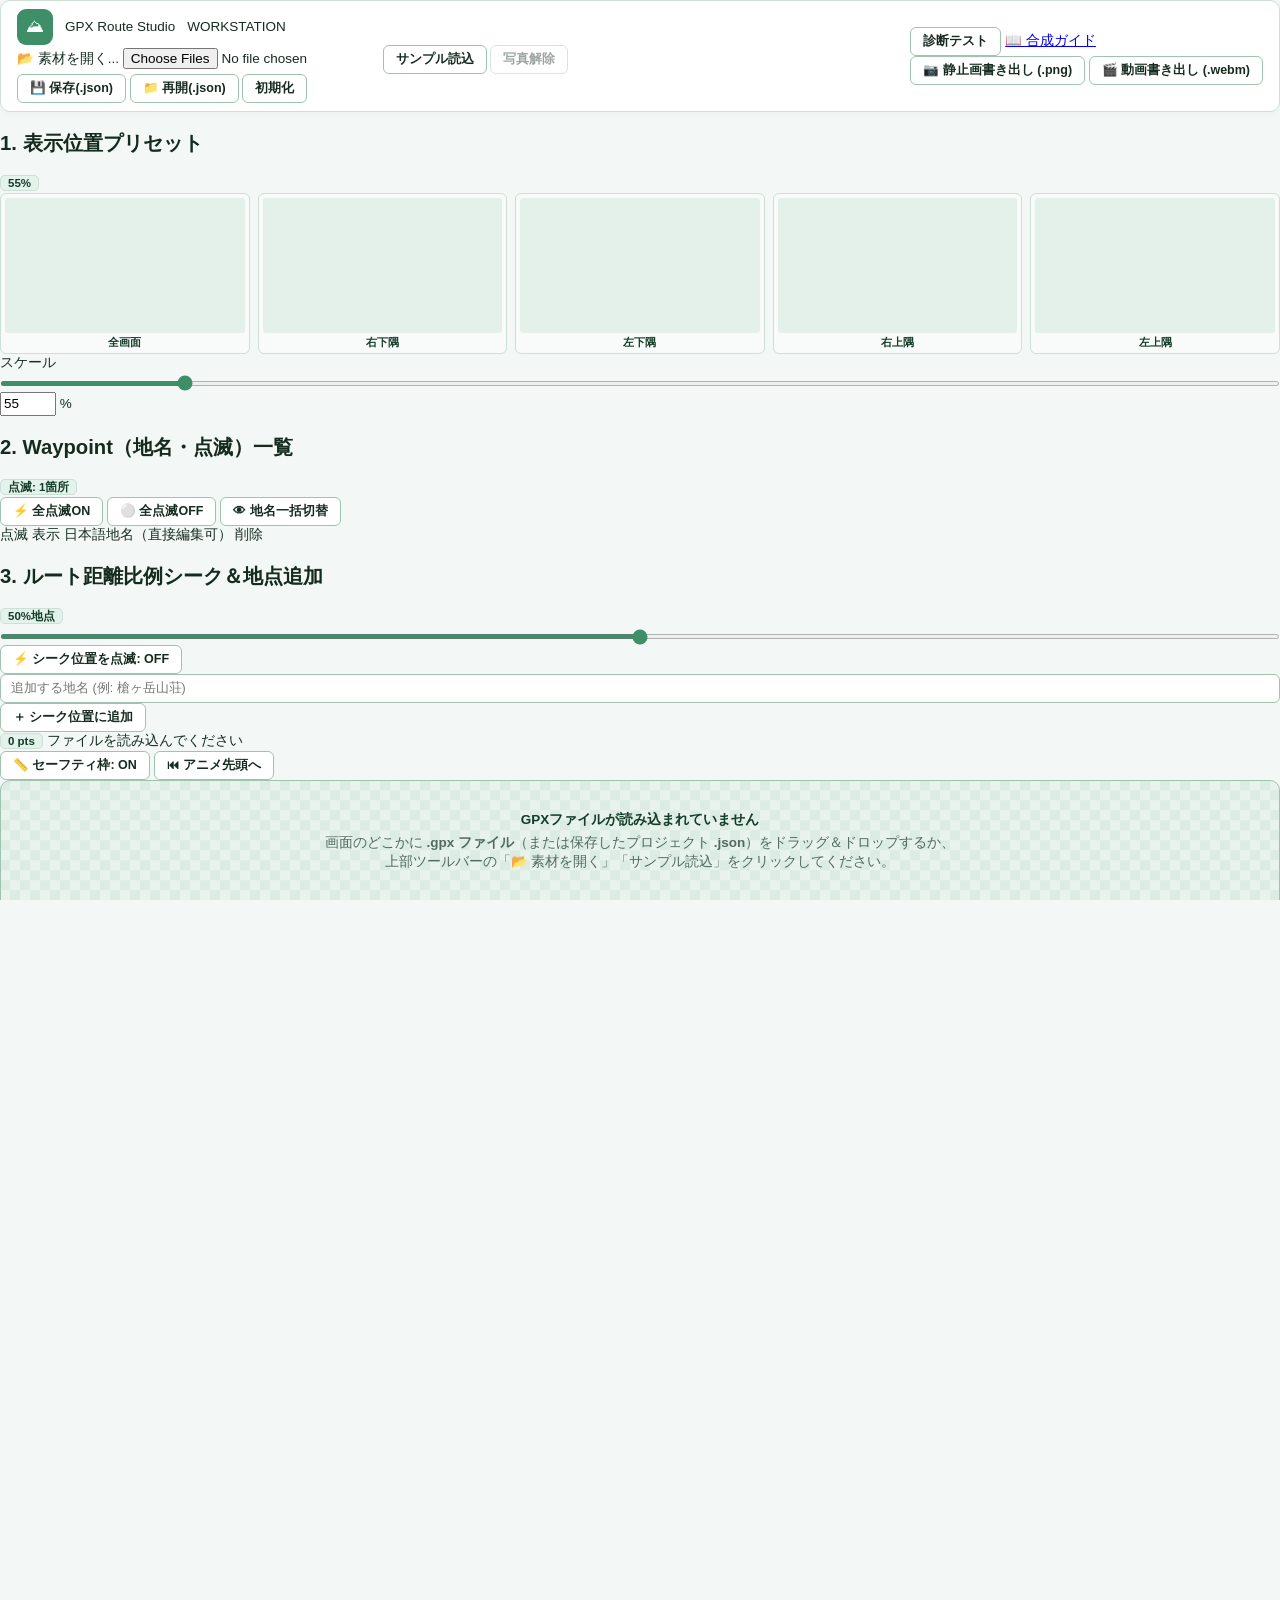
==== index.html @ ebe6190e "Update index.html" ====
<!DOCTYPE html>
<html lang="ja">
<head>
  <meta charset="UTF-8">
  <meta name="viewport" content="width=device-width, initial-scale=1.0">
  <meta http-equiv="Content-Security-Policy" content="default-src 'none'; script-src 'self'; style-src 'self'; img-src blob: data:; media-src blob:; connect-src 'self'; base-uri 'none'; form-action 'none';">
  <title>GPX Route Studio Workstation</title>
  <link rel="stylesheet" href="style.css">
</head>
<body>

  <!-- クリックジャッキング防御画面 -->
  <div id="frameBlocked" class="frame-blocked" hidden>
    セキュリティ保護のため、外部フレーム（iframe）内での実行はブロックされています。直接ウィンドウで開いてください。
  </div>

  <!-- フルスクリーン・ドラッグ＆ドロップオーバーレイ -->
  <div id="dropOverlay" class="drop-overlay" hidden>
    <div class="drop-Overlay-box">
      <strong>📂 ファイルをドロップして読み込み</strong>
      <span>GPXログ (.gpx) ／ 背景写真 (.jpg, .png, .webp) ／ プロジェクト (.json)</span>
    </div>
  </div>

  <!-- デスクトップ・ワークステーション ルートコンテナ -->
  <div id="appRoot" class="workstation">

    <!-- ==================== 上部：グローバルコマンドバー ==================== -->
    <header class="topbar">
      <div class="topbar-left">
        <div class="brand">
          <div class="mark" aria-hidden="true">⛰</div>
          <span class="brand-name">GPX Route Studio</span>
          <span class="brand-sub">WORKSTATION</span>
        </div>

        <div class="divider-v"></div>

        <!-- ファイル操作ツールバー -->
        <div class="toolbar-group" role="group" aria-label="ファイル操作">
          <label id="fileZone" class="btn btn-toolbar" tabindex="0" title="GPX・背景写真・プロジェクトJSONを選択（画面への直接ドロップも可）">
            <span>📂 素材を開く...</span>
            <input type="file" id="fileInput" accept=".gpx,application/gpx+xml,text/xml,image/jpeg,image/png,image/webp,.json,application/json" multiple>
          </label>
          <button type="button" id="btnSample" class="btn btn-toolbar" title="sample_routegpx.gpx を読み込みます">サンプル読込</button>
          <button type="button" id="btnClearPhoto" class="btn btn-toolbar" disabled title="読み込んだ背景写真を破棄してメモリを解放します">写真解除</button>
        </div>

        <div class="divider-v"></div>

        <!-- プロジェクト管理ツールバー -->
        <div class="toolbar-group" role="group" aria-label="プロジェクト管理">
          <button type="button" id="btnSaveProject" class="btn btn-toolbar" title="現在の編集状態をJSONファイルに保存します">💾 保存(.json)</button>
          <button type="button" id="btnLoadProject" class="btn btn-toolbar" title="保存したプロジェクトJSONを読み込みます">📁 再開(.json)</button>
          <input type="file" id="projectInput" accept=".json,application/json" hidden>
          <button type="button" id="btnResetAll" class="btn btn-toolbar" title="初期状態にリセットします">初期化</button>
        </div>
      </div>

      <!-- 右端：診断・ガイド＆エクスポート実行ドック -->
      <div class="topbar-right">
        <button type="button" id="btnSelfTest" class="btn btn-toolbar" title="システムの自己診断テストを実行します">診断テスト</button>
        <a href="guide.html" class="btn btn-toolbar link-btn" title="動画編集ソフト別の合成ガイドを開きます">📖 合成ガイド</a>
        <div class="divider-v"></div>
        <button type="button" id="btnExportPng" class="btn btn-secondary" title="現在のフレームを1920x1080のPNG静止画として保存します">📷 静止画書き出し (.png)</button>
        <button type="button" id="btnExportVideo" class="btn btn-primary" title="設定した秒数の合成用アニメーション動画を書き出します">🎬 動画書き出し (.webm)</button>
      </div>
    </header>

    <!-- ==================== 中央：3ペイン・メインワークスペース ==================== -->
    <main class="workspace-grid">

      <!-- 【左ドック】Waypointダイレクト管理 ＆ 配置プリセット -->
      <aside class="dock dock-left" aria-label="Waypoint管理と配置プリセット">

        <!-- セクションA: 配置プリセットサムネイル (5種) -->
        <section class="dock-section">
          <div class="section-header">
            <h2>1. 表示位置プリセット</h2>
            <span id="zoomBadge" class="badge">55%</span>
          </div>
          <div class="thumbs" id="presetThumbs" role="group" aria-label="表示位置プリセット">
            <button type="button" class="thumb" data-preset="full" title="全画面（中央配置）">
              <canvas width="160" height="90"></canvas>
              <span>全画面</span>
            </button>
            <button type="button" class="thumb" data-preset="br" title="右下ミニマップ">
              <canvas width="160" height="90"></canvas>
              <span>右下隅</span>
            </button>
            <button type="button" class="thumb" data-preset="bl" title="左下ミニマップ">
              <canvas width="160" height="90"></canvas>
              <span>左下隅</span>
            </button>
            <button type="button" class="thumb" data-preset="tr" title="右上ミニマップ">
              <canvas width="160" height="90"></canvas>
              <span>右上隅</span>
            </button>
            <button type="button" class="thumb" data-preset="tl" title="左上ミニマップ">
              <canvas width="160" height="90"></canvas>
              <span>左上隅</span>
            </button>
          </div>

          <div class="control-row">
            <label for="zoomRange">スケール</label>
            <input type="range" id="zoomRange" min="0.15" max="3.0" step="0.01" value="0.55">
            <input type="number" id="zoomNum" class="num-input" min="15" max="300" step="1" value="55" aria-label="拡大率パーセント">
            <span class="unit">%</span>
          </div>
        </section>

        <!-- セクションB: Waypointダイレクト編集テーブル（プルダウン不要の直接操作） -->
        <section class="dock-section dock-section-grow">
          <div class="section-header">
            <h2>2. Waypoint（地名・点滅）一覧</h2>
            <span id="blinkCountBadge" class="badge">点滅: 1箇所</span>
          </div>

          <div class="table-toolbar">
            <button type="button" id="btnBlinkAllOn" class="btn btn-xs">⚡ 全点滅ON</button>
            <button type="button" id="btnBlinkAllOff" class="btn btn-xs">⚪ 全点滅OFF</button>
            <button type="button" id="btnLabelAllToggle" class="btn btn-xs">👁 地名一括切替</button>
          </div>

          <!-- Waypointテーブルヘッダー -->
          <div class="wpt-table-head">
            <span class="col-blink" title="点滅アニメーションのON/OFF">点滅</span>
            <span class="col-vis" title="日本語ラベル表示のON/OFF">表示</span>
            <span class="col-name">日本語地名（直接編集可）</span>
            <span class="col-del">削除</span>
          </div>

          <!-- Waypointスクロールリスト本体 -->
          <div id="wptTableBody" class="wpt-table-body" role="region" aria-label="Waypoint直接編集リスト"></div>

          <!-- 互換用隠しセレクト（テスト＆内部同期用） -->
          <select id="wptSelect" hidden></select>
        </section>

        <!-- セクションC: 距離比例シーク ＆ 新規地点追加 -->
        <section class="dock-section">
          <div class="section-header">
            <h2>3. ルート距離比例シーク＆地点追加</h2>
            <span id="seekBadge" class="badge">50%地点</span>
          </div>
          <div class="control-row">
            <input type="range" id="routeSeekRange" min="0" max="1000" value="500" title="ルート上の位置を距離比例で移動します">
          </div>
          <div class="control-row">
            <button type="button" id="btnToggleSeekBlink" class="btn btn-sm btn-block" aria-pressed="false">⚡ シーク位置を点滅: OFF</button>
          </div>
          <div class="control-row">
            <input type="text" id="newSeekWptInput" class="text-input" maxlength="40" placeholder="追加する地名 (例: 槍ヶ岳山荘)">
            <button type="button" id="btnAddWptAtSeek" class="btn btn-sm btn-secondary">＋ シーク位置に追加</button>
          </div>
        </section>

      </aside>

      <!-- 【中央ペイン】16:9 メインビューポート＆ビューワー制御 -->
      <section class="viewport-pane" aria-label="メインプレビュービューポート">

        <!-- ビューポート上部情報バー -->
        <div class="viewport-bar">
          <div class="viewport-meta">
            <span id="pointBadge" class="badge">0 pts</span>
            <span id="metaInfo" class="meta-text">ファイルを読み込んでください</span>
          </div>
          <div class="viewport-tools">
            <button type="button" id="btnToggleGuide" class="btn btn-xs" aria-pressed="true" title="動画編集時の配置確認用16:9セーフティ枠を表示します（書き出し時は自動で消えます）[ショートカット: G]">📏 セーフティ枠: ON</button>
            <button type="button" id="btnResetAnim" class="btn btn-xs" title="アニメーション周期を先頭(0秒)にリセットします [ショートカット: Space]">⏮ アニメ先頭へ</button>
          </div>
        </div>

        <!-- 16:9 キャンバスステージ -->
        <div class="preview" id="previewContainer">
          <div id="emptyState" class="empty">
            <strong>GPXファイルが読み込まれていません</strong>
            <span>画面のどこかに <b>.gpx ファイル</b>（または保存したプロジェクト <b>.json</b>）をドラッグ＆ドロップするか、<br>上部ツールバーの「📂 素材を開く」「サンプル読込」をクリックしてください。</span>
          </div>
          <canvas id="mainCanvas" width="1920" height="1080" tabindex="0" aria-label="登山ルートアニメーションプレビュー" hidden></canvas>
          <!-- セーフティガイドオーバーレイ（録画データには一切写り込まないDOMレイヤー） -->
          <div id="safetyGuideOverlay" class="safety-guide" aria-hidden="true">
            <div class="guide-action-safe">
              <span class="guide-label">90% Action Safe (1920×1080)</span>
            </div>
            <div class="guide-title-safe">
              <span class="guide-label">80% Title / YouTube UI Safe</span>
            </div>
            <div class="guide-crosshair-h"></div>
            <div class="guide-crosshair-v"></div>
          </div>
        </div>

        <!-- ダブルクリック時の非ブロッキング地点追加バー -->
        <div id="wptEditorPanel" class="floating-editor" hidden>
          <label for="wptNameInput" id="wptEditorTitle">ダブルクリック地点にWaypointを追加:</label>
          <input type="text" id="wptNameInput" class="text-input" maxlength="40" placeholder="例: 穂高岳山荘">
          <button type="button" id="btnSaveWptName" class="btn btn-sm btn-primary">確定 (Enter)</button>
          <button type="button" id="btnCancelWptName" class="btn btn-sm">キャンセル (Esc)</button>
        </div>

      </section>

      <!-- 【右ドック】スタイル・アニメーション・クロマキー合成インスペクター -->
      <aside class="dock dock-right" aria-label="スタイルおよび動画書き出し設定">

        <!-- セクションD: ルート線画＆ラベル外観 -->
        <section class="dock-section">
          <div class="section-header">
            <h2>4. ルート線画 ＆ 地名スタイル</h2>
            <span id="lineColorBadge" class="badge">#FFFFFF</span>
          </div>

          <div class="sub-label">ルート線の色（スウォッチ選択またはカスタム色）</div>
          <div class="swatch-row" id="lineColorRow" role="radiogroup" aria-label="ルート線の色">
            <button type="button" class="swatch" data-color="#ffffff" aria-pressed="true" title="ホワイト (#FFFFFF)"></button>
            <button type="button" class="swatch" data-color="#529e78" aria-pressed="false" title="うぐいす (#529E78)"></button>
            <button type="button" class="swatch" data-color="#ffd60a" aria-pressed="false" title="イエロー (#FFD60A)"></button>
            <button type="button" class="swatch" data-color="#ff9f0a" aria-pressed="false" title="オレンジ (#FF9F0A)"></button>
            <button type="button" class="swatch" data-color="#ff453a" aria-pressed="false" title="レッド (#FF453A)"></button>
            <button type="button" class="swatch" data-color="#64d2ff" aria-pressed="false" title="スカイブルー (#64D2FF)"></button>
            <button type="button" class="swatch" data-color="#30d158" aria-pressed="false" title="グリーン (#30D158)"></button>
            <button type="button" class="swatch" data-color="#bf5af2" aria-pressed="false" title="パープル (#BF5AF2)"></button>
            <button type="button" class="swatch" data-color="#193326" aria-pressed="false" title="濃緑墨 (#193326)"></button>
            <input type="color" id="lineCustomColor" class="color-picker" value="#ffffff" title="自由な色を選択">
          </div>

          <div class="control-row">
            <label for="lineWidthRange">線の太さ</label>
            <input type="range" id="lineWidthRange" min="1" max="16" step="0.5" value="5">
            <input type="number" id="lineWidthNum" class="num-input" min="1" max="16" step="0.5" value="5">
            <span class="unit">px</span>
          </div>

          <div class="control-row">
            <label for="fontSizeRange">地名サイズ</label>
            <input type="range" id="fontSizeRange" min="11" max="38" step="1" value="20">
            <input type="number" id="fontSizeNum" class="num-input" min="11" max="38" step="1" value="20">
            <span class="unit">px</span>
          </div>

          <div class="button-pair">
            <button type="button" id="btnTogglePlate" class="btn btn-sm" aria-pressed="true" title="ミニマップ背後の座布団プレート表示切替 [ショートカット: P]">背景プレート: ON</button>
            <button type="button" id="btnToggleOutline" class="btn btn-sm" aria-pressed="true" title="ルート線と文字の黒フチ取り表示切替">黒フチ取り: ON</button>
          </div>
          <span id="sizeBadge" hidden>5px / 20px</span>
        </section>

        <!-- セクションE: 現在地マーカー＆アニメーション設定 -->
        <section class="dock-section">
          <div class="section-header">
            <h2>5. 現在地マーカー ＆ 点滅演出</h2>
            <span id="markerColorBadge" class="badge">#FF453A</span>
          </div>

          <div class="sub-label">現在地マーカーの色</div>
          <div class="swatch-row" id="markerColorRow" role="radiogroup" aria-label="現在地マーカーの色">
            <button type="button" class="swatch" data-color="#ff453a" aria-pressed="true" title="レッド (#FF453A)"></button>
            <button type="button" class="swatch" data-color="#ff9f0a" aria-pressed="false" title="オレンジ (#FF9F0A)"></button>
            <button type="button" class="swatch" data-color="#ffd60a" aria-pressed="false" title="イエロー (#FFD60A)"></button>
            <button type="button" class="swatch" data-color="#30d158" aria-pressed="false" title="グリーン (#30D158)"></button>
            <button type="button" class="swatch" data-color="#529e78" aria-pressed="false" title="うぐいす (#529E78)"></button>
            <button type="button" class="swatch" data-color="#64d2ff" aria-pressed="false" title="シアン (#64D2FF)"></button>
            <button type="button" class="swatch" data-color="#0a84ff" aria-pressed="false" title="ブルー (#0A84FF)"></button>
            <button type="button" class="swatch" data-color="#ff375f" aria-pressed="false" title="ピンク (#FF375F)"></button>
            <button type="button" class="swatch" data-color="#ffffff" aria-pressed="false" title="ホワイト (#FFFFFF)"></button>
            <input type="color" id="markerCustomColor" class="color-picker" value="#ff453a" title="自由な色を選択">
          </div>

          <div class="control-row">
            <label for="animTypeSelect">演出パターン</label>
            <select id="animTypeSelect" class="select-input">
              <option value="pulse">パルス波（広がる二重同心円）</option>
              <option value="blink">ブリージング（緩やかな明滅）</option>
              <option value="radar">ターゲットスコープ（回転照準）</option>
              <option value="progress">ルート定速進行＋先端パルス</option>
            </select>
          </div>

          <div class="control-row">
            <label for="animSpeedRange">点滅・進行速度</label>
            <input type="range" id="animSpeedRange" min="0.5" max="5.0" step="0.1" value="2.0">
            <input type="number" id="animSpeedNum" class="num-input" min="0.5" max="5.0" step="0.1" value="2.0">
            <span class="unit">x</span>
          </div>

          <div class="control-row">
            <label for="markerSizeRange">マーカー半径</label>
            <input type="range" id="markerSizeRange" min="5" max="26" step="1" value="10">
            <input type="number" id="markerSizeNum" class="num-input" min="5" max="26" step="1" value="10">
            <span class="unit">px</span>
          </div>
          <span id="speedBadge" hidden>2.0x / 10px</span>
        </section>

        <!-- セクションF: 動画合成・クロマキー出力設定 -->
        <section class="dock-section">
          <div class="section-header">
            <h2>6. 動画合成モード ＆ 録画時間</h2>
            <span id="secBadge" class="badge">5秒</span>
          </div>

          <div class="control-row">
            <label for="bgModeSelect">出力背景</label>
            <select id="bgModeSelect" class="select-input">
              <option value="transparent">背景透過（WebMアルファ / 写真合成）</option>
              <option value="green">グリーンバック（#00FF00 防スピル済）</option>
              <option value="blue">ブルーバック（#0000FF 防スピル済）</option>
              <option value="black">ブラック背景（#000000 スクリーン用）</option>
            </select>
          </div>

          <div class="control-row">
            <label for="recordSecRange">録画秒数</label>
            <input type="range" id="recordSecRange" min="2" max="30" step="1" value="5">
            <input type="number" id="recordSecNum" class="num-input" min="2" max="30" step="1" value="5">
            <span class="unit">秒</span>
          </div>

          <p id="chromaHint" class="hint-box">
            Premiere / DaVinci等でそのまま重ねられる透過WebMモードです。
          </p>
        </section>

        <!-- 自己診断テスト結果表示領域 -->
        <pre id="testBox" class="test-box" hidden></pre>

        <!-- ライセンス・セキュリティ保証 -->
        <div class="privacy-box">
          🔒 <b>完全ローカル処理・著作権フリー</b><br>
          外部地図タイル不使用のため、出力した動画・画像はYouTube等でクレジット表記なし・商用フリーで合成できます。
        </div>

      </aside>

    </main>

    <!-- ==================== 下部：ステータス＆ショートカットバー ==================== -->
    <footer class="statusbar">
      <div id="statusBox" class="status-msg" role="status" aria-live="polite">
        準備完了。すべての処理はブラウザ内だけで安全に実行されます。
      </div>
      <div class="shortcut-hints">
        <span><b>ドラッグ</b>: 移動</span>
        <span><b>ホイール</b>: 拡縮</span>
        <span><b>ダブルクリック</b>: 地点追加</span>
        <span><b>矢印キー</b>: 微調整</span>
        <span><b>[G]</b>: ガイド枠</span>
        <span><b>[P]</b>: プレート</span>
        <span><b>[Space]</b>: 先頭再生</span>
      </div>
    </footer>

  </div>

  <script src="app.js" defer></script>
</body>
</html>
---- style.css ----
/* ==========================================================================
   GPX Route Studio - PC Workstation Ergonomic Stylesheet (style.css)
   Optimized exclusively for desktop mouse/keyboard workflows (100vh Split-View)
   ========================================================================== */

:root {
  /* うぐいす色ベースの低眼精疲労（アイケア）スタジオパレット */
  --uguisu: #3e8e68;
  --uguisu-hover: #2f7553;
  --uguisu-light: #e3f2ea;
  --deep: #143d29;
  --pale: #edf6f1;
  --paper: #f3f7f5;
  --surface: #ffffff;
  --surface-sub: #f8fbf9;
  --ink: #162b20;
  --muted: #526b5e;
  --line: #cce0d5;
  --line-strong: #9ec4b0;
  --danger: #b33232;
  --danger-bg: #fdf0f0;
  --focus-ring: #4ea37a;

  /* PC専用レイアウト寸法 */
  --inspector-width: 460px;
  --radius-sm: 6px;
  --radius-md: 10px;
  --radius-lg: 14px;
}

* {
  box-sizing: border-box;
}

[hidden] {
  display: none !important;
}

html,
body {
  margin: 0;
  padding: 0;
  width: 100%;
  height: 100vh;
  overflow: hidden; /* PCワークスペースとして画面全体の縦揺れスクロールを防止 */
  background: var(--paper);
  color: var(--ink);
  font-family: -apple-system, BlinkMacSystemFont, "Segoe UI", "Hiragino Kaku Gothic ProN", "Noto Sans JP", Meiryo, sans-serif;
  font-size: 13.5px;
  line-height: 1.4;
  -webkit-font-smoothing: antialiased;
}

button,
input,
select {
  font: inherit;
}

/* ==========================================================================
   ボタン・入力要素（マウス操作に最適化した高密度・高レスポンス設計）
   ========================================================================== */
button {
  cursor: pointer;
  border: 1px solid var(--line-strong);
  border-radius: var(--radius-sm);
  padding: 6px 12px;
  background: var(--surface);
  color: var(--ink);
  font-weight: 650;
  font-size: 12.5px;
  line-height: 1.2;
  transition: background-color 0.1s ease, border-color 0.1s ease, box-shadow 0.1s ease, transform 0.05s ease;
  user-select: none;
  white-space: nowrap;
}

button:hover:not(:disabled) {
  background: var(--uguisu-light);
  border-color: var(--uguisu);
}

button:active:not(:disabled) {
  transform: translateY(1px);
}

button:focus-visible,
input:focus-visible,
select:focus-visible,
canvas:focus-visible,
.file-zone:focus-within {
  outline: 2px solid var(--focus-ring);
  outline-offset: 1px;
}

button.primary {
  background: var(--uguisu);
  color: #ffffff;
  border-color: var(--uguisu);
  box-shadow: 0 1px 3px rgba(20, 61, 41, 0.18);
}

button.primary:hover:not(:disabled) {
  background: var(--uguisu-hover);
  border-color: var(--uguisu-hover);
}

button.secondary {
  background: var(--pale);
  color: var(--deep);
  border-color: var(--line-strong);
}

button.secondary:hover:not(:disabled) {
  background: var(--uguisu-light);
  border-color: var(--uguisu);
}

button.secondary[aria-pressed="true"],
button.subtle[aria-pressed="true"] {
  background: var(--deep);
  color: #ffffff;
  border-color: var(--deep);
}

button.subtle {
  padding: 5px 10px;
  font-size: 12px;
  background: var(--surface-sub);
  border-color: var(--line);
}

button:disabled,
select:disabled,
input:disabled {
  opacity: 0.42;
  cursor: not-allowed;
}

/* ==========================================================================
   全体ワークスペース骨格（100vh グリッドシステム）
   ========================================================================== */
.app {
  max-width: 1920px;
  height: 100vh;
  margin: 0 auto;
  padding: 10px 18px 8px;
  display: grid;
  grid-template-rows: auto auto minmax(0, 1fr) auto;
  gap: 8px;
}

/* 上部ヘッダーバー（省スペース1行ツールバー） */
header {
  display: flex;
  align-items: center;
  justify-content: space-between;
  gap: 16px;
  background: var(--surface);
  border: 1px solid var(--line);
  border-radius: var(--radius-md);
  padding: 8px 16px;
  box-shadow: 0 2px 8px rgba(20, 61, 41, 0.03);
}

.brand {
  display: flex;
  align-items: center;
  gap: 12px;
}

.mark {
  width: 36px;
  height: 36px;
  border-radius: 9px;
  background: var(--uguisu);
  display: grid;
  place-items: center;
  color: #ffffff;
  font-size: 18px;
  flex-shrink: 0;
}

h1 {
  font-size: 1.15rem;
  line-height: 1.15;
  margin: 0;
  color: var(--deep);
  letter-spacing: -0.01em;
}

header p {
  margin: 2px 0 0;
  color: var(--muted);
  font-size: 12px;
}

.header-actions {
  display: flex;
  align-items: center;
  gap: 6px;
}

/* ステップインジケーター（視線を邪魔しないスリムバー） */
.steps {
  display: flex;
  align-items: center;
  gap: 8px;
  margin: 0;
}

.step {
  background: var(--uguisu-light);
  color: var(--deep);
  border: 1px solid var(--line);
  border-radius: var(--radius-sm);
  padding: 3px 10px;
  font-size: 11.5px;
  font-weight: 650;
}

/* ==========================================================================
   メイン2カラム・スプリットレイアウト（左：固定ステージ ／ 右：独立スクロール設定）
   ========================================================================== */
.layout {
  display: grid;
  grid-template-columns: minmax(0, 1fr) var(--inspector-width);
  gap: 14px;
  height: 100%;
  min-height: 0; /* 子要素の独立スクロールとCanvas縮小を有効化 */
  align-items: stretch;
}

.panel {
  background: var(--surface);
  border: 1px solid var(--line);
  border-radius: var(--radius-lg);
  box-shadow: 0 4px 16px rgba(20, 61, 41, 0.04);
  min-height: 0;
}

/* --------------------------------------------------------------------------
   左カラム：プレビューステージ領域（Canvas面積を最大化）
   -------------------------------------------------------------------------- */
section.panel {
  padding: 12px 16px;
  display: grid;
  grid-template-rows: auto auto auto minmax(0, 1fr) auto auto;
  gap: 8px;
  height: 100%;
  overflow: hidden;
}

.panel-head {
  display: flex;
  align-items: center;
  justify-content: space-between;
  gap: 8px;
  margin: 0;
}

.panel h2 {
  font-size: 0.98rem;
  margin: 0;
  color: var(--deep);
  font-weight: 700;
}

/* ファイルドロップゾーン（PC向けに場所を取らない横並びスリムバー化） */
.file-zone {
  display: flex;
  flex-direction: row;
  align-items: center;
  justify-content: space-between;
  gap: 12px;
  width: 100%;
  border: 1.5px dashed var(--line-strong);
  background: var(--pale);
  border-radius: var(--radius-sm);
  padding: 7px 14px;
  color: var(--deep);
  font-weight: 700;
  font-size: 12.5px;
  cursor: pointer;
  position: relative;
  transition: background-color 0.12s, border-color 0.12s;
}

.file-zone:hover:not(.disabled),
.file-zone.dragover:not(.disabled) {
  background: var(--uguisu-light);
  border-color: var(--uguisu);
  border-style: solid;
}

.file-zone.disabled {
  opacity: 0.45;
  cursor: not-allowed;
}

.file-zone input {
  position: absolute;
  width: 1px;
  height: 1px;
  overflow: hidden;
  clip: rect(0, 0, 0, 0);
}

.file-zone small {
  font-weight: 500;
  color: var(--muted);
  font-size: 11.5px;
  white-space: nowrap;
}

.meta {
  font-size: 12px;
  color: var(--muted);
  margin: 0;
  white-space: nowrap;
  overflow: hidden;
  text-overflow: ellipsis;
  background: var(--surface-sub);
  padding: 4px 10px;
  border-radius: var(--radius-sm);
  border: 1px solid var(--line);
}

/* 16:9 プレビューキャンバス枠（残りの縦横空間すべてを使って最大表示） */
.preview {
  width: 100%;
  height: 100%;
  min-height: 0;
  display: grid;
  place-items: center;
  position: relative;
  overflow: hidden;
  background: repeating-conic-gradient(#e9f3ee 0% 25%, #dcece3 0% 50%) 50% / 20px 20px;
  border-radius: var(--radius-md);
  border: 1px solid var(--line-strong);
  padding: 6px;
}

.preview canvas {
  display: block;
  max-width: 100%;
  max-height: 100%;
  width: auto;
  height: auto;
  aspect-ratio: 16 / 9;
  object-fit: contain;
  border-radius: 4px;
  box-shadow: 0 6px 24px rgba(0, 0, 0, 0.18);
  touch-action: none;
  cursor: grab;
}

.preview canvas:active {
  cursor: grabbing;
}

.empty {
  text-align: center;
  padding: 24px;
  color: var(--muted);
}

.empty strong {
  display: block;
  color: var(--deep);
  font-size: 1rem;
  margin-bottom: 4px;
}

.hint {
  color: var(--muted);
  font-size: 11.5px;
  margin: 0;
  text-align: center;
}

/* 5つのプリセット配置サムネイル（ホバー視認性の向上） */
.thumbs {
  display: grid;
  grid-template-columns: repeat(5, minmax(0, 1fr));
  gap: 8px;
  margin: 0;
}

.thumb {
  border: 1px solid var(--line);
  border-radius: var(--radius-sm);
  padding: 4px;
  background: var(--surface-sub);
  transition: border-color 0.12s, transform 0.1s, background-color 0.12s;
}

.thumb:hover {
  border-color: var(--uguisu);
  background: var(--uguisu-light);
  transform: translateY(-1px);
}

.thumb canvas {
  width: 100%;
  height: auto;
  display: block;
  border-radius: 3px;
  background: #e3f1ea;
}

.thumb span {
  display: block;
  text-align: center;
  font-size: 11px;
  color: var(--deep);
  font-weight: 700;
  padding-top: 3px;
}

/* --------------------------------------------------------------------------
   右カラム：インスペクター設定パネル（独立スクロール＆高密度カードUI）
   -------------------------------------------------------------------------- */
aside.panel {
  display: flex;
  flex-direction: column;
  height: 100%;
  min-height: 0;
  padding: 0;
  overflow: hidden;
}

aside.panel > .panel-head {
  padding: 11px 16px;
  border-bottom: 1px solid var(--line);
  background: var(--surface-sub);
  flex-shrink: 0;
}

.controls {
  flex: 1;
  overflow-y: auto;
  padding: 10px 14px 14px;
  display: flex;
  flex-direction: column;
  gap: 9px;
}

/* PC向けカスタムスクロールバー */
.controls::-webkit-scrollbar,
.test-box::-webkit-scrollbar {
  width: 7px;
}

.controls::-webkit-scrollbar-track,
.test-box::-webkit-scrollbar-track {
  background: transparent;
}

.controls::-webkit-scrollbar-thumb,
.test-box::-webkit-scrollbar-thumb {
  background: #bdd6c8;
  border-radius: 4px;
}

.controls::-webkit-scrollbar-thumb:hover,
.test-box::-webkit-scrollbar-thumb:hover {
  background: var(--uguisu);
}

/* 各設定項目をカード化して視覚的境界を明確化 */
.field {
  display: grid;
  gap: 6px;
  background: var(--surface-sub);
  border: 1px solid var(--line);
  border-radius: var(--radius-md);
  padding: 8px 11px;
}

/* インライン地名編集パネルが開いた際の強調 */
#wptEditorPanel {
  background: var(--uguisu-light);
  border-color: var(--uguisu);
  margin-top: 4px;
}

.field-header {
  display: flex;
  justify-content: space-between;
  align-items: center;
  gap: 8px;
}

.field label,
.field-title {
  font-weight: 700;
  font-size: 12.5px;
  color: var(--deep);
}

.field small {
  color: var(--muted);
  font-size: 11px;
  line-height: 1.3;
}

/* 数値バッジ（等幅フォント指定でスライダー操作時のガタつきを防止） */
.badge {
  background: var(--uguisu-light);
  color: var(--deep);
  border: 1px solid var(--line);
  padding: 1px 7px;
  border-radius: 5px;
  font-size: 11.5px;
  font-weight: 700;
  font-variant-numeric: tabular-nums;
}

/* 9色カラーパレットボタン */
.choice-row {
  display: grid;
  grid-template-columns: repeat(9, minmax(0, 1fr));
  gap: 4px;
}

.choice-row button {
  padding: 5px 0;
  font-size: 12px;
  border-radius: 5px;
  text-align: center;
}

.choice-row button[aria-pressed="true"] {
  background: var(--uguisu);
  border-color: var(--deep);
  color: #ffffff;
  box-shadow: inset 0 0 0 1px #ffffff, 0 1px 3px rgba(0, 0, 0, 0.2);
}

/* セレクトボックス・テキスト入力 */
select,
input[type="text"] {
  width: 100%;
  padding: 5px 10px;
  border: 1px solid var(--line-strong);
  border-radius: var(--radius-sm);
  background: var(--surface);
  color: var(--ink);
  font-size: 12.5px;
}

select:hover,
input[type="text"]:hover {
  border-color: var(--uguisu);
}

/* マウス操作で精密に動かせるレンジスライダー */
input[type="range"] {
  width: 100%;
  accent-color: var(--uguisu);
  cursor: ew-resize;
  height: 5px;
  margin: 3px 0;
}

.button-row {
  display: flex;
  gap: 6px;
  align-items: center;
}

.button-row button {
  flex: 1;
  padding: 5px 8px;
  font-size: 12px;
}

/* 書き出しアクション＆ステータス下部固定ドック */
.action-stack {
  display: grid;
  grid-template-columns: 1.35fr 1fr;
  gap: 6px;
  position: sticky;
  bottom: 0;
  background: var(--surface);
  padding: 8px 0 4px;
  border-top: 1px solid var(--line);
  z-index: 5;
}

.action-stack button {
  padding: 9px 10px;
  font-size: 12.5px;
}

.status {
  min-height: 1.4em;
  padding: 7px 10px;
  border-radius: var(--radius-sm);
  background: var(--pale);
  border: 1px solid var(--line-strong);
  color: var(--deep);
  font-size: 12px;
  font-weight: 600;
}

.status.error {
  background: var(--danger-bg);
  border-color: #e2a6a6;
  color: var(--danger);
}

.test-box {
  padding: 8px 10px;
  border-radius: var(--radius-sm);
  background: #edf5f0;
  border: 1px solid var(--line-strong);
  font-size: 11.5px;
  color: var(--ink);
  max-height: 160px;
  overflow-y: auto;
  white-space: pre-wrap;
  margin: 0;
  font-family: ui-monospace, SFMono-Regular, Menlo, Consolas, monospace;
}

.privacy {
  background: var(--surface-sub);
  border: 1px solid var(--line);
  padding: 8px 10px;
  border-radius: var(--radius-sm);
  color: var(--muted);
  font-size: 11px;
  line-height: 1.4;
}

.footer {
  margin: 0;
  color: var(--muted);
  font-size: 11px;
  text-align: center;
  line-height: 1;
}

.frame-blocked {
  max-width: 480px;
  margin: 80px auto;
  padding: 24px;
  border: 2px solid var(--danger);
  border-radius: 16px;
  background: var(--danger-bg);
  color: var(--danger);
  text-align: center;
  font-weight: 700;
}
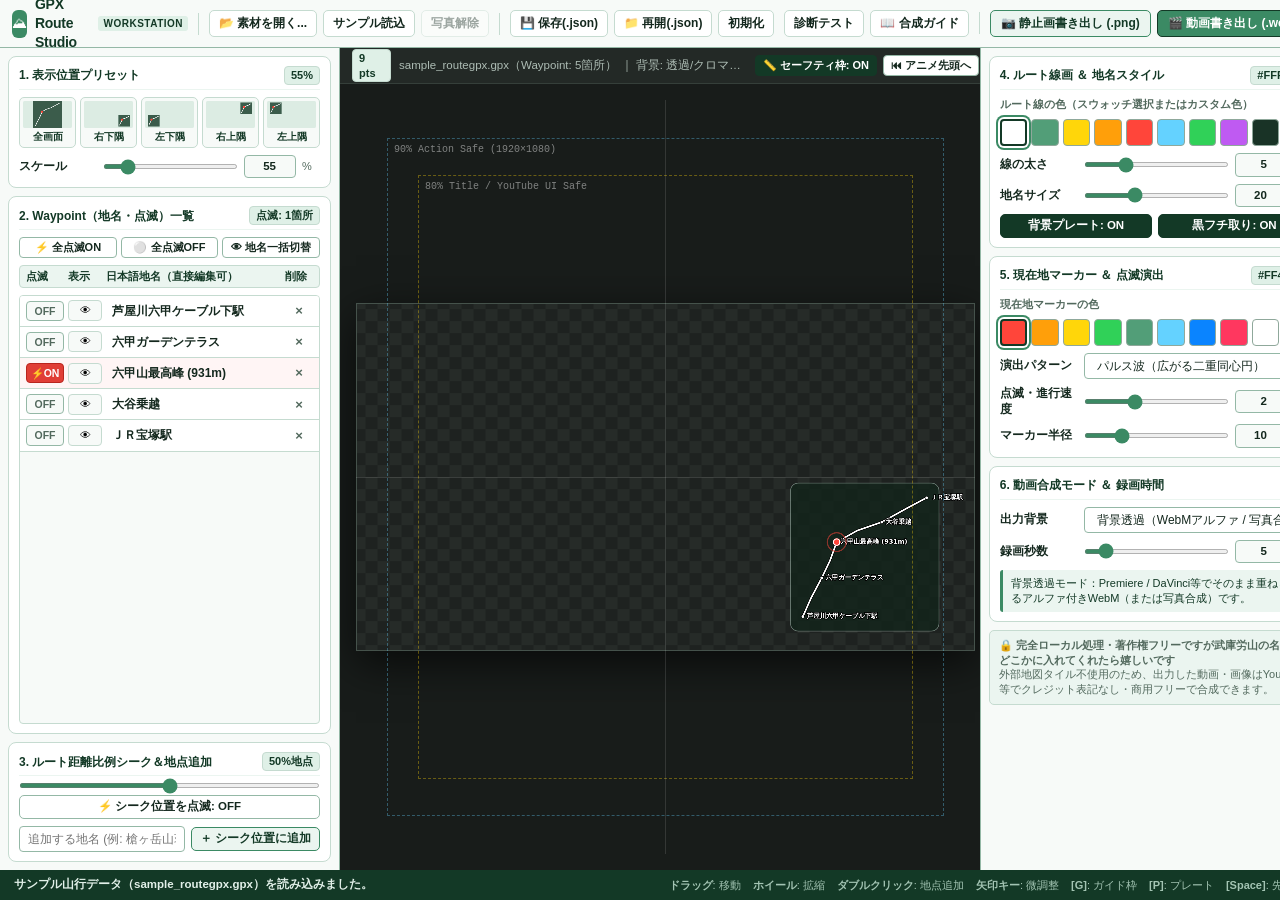
==== commit bcad2177: "Update index.html" ====
--- a/index.html
+++ b/index.html
@@ -4,7 +4,7 @@
   <meta charset="UTF-8">
   <meta name="viewport" content="width=device-width, initial-scale=1.0">
   <meta http-equiv="Content-Security-Policy" content="default-src 'none'; script-src 'self'; style-src 'self'; img-src blob: data:; media-src blob:; connect-src 'self'; base-uri 'none'; form-action 'none';">
-  <title>GPX Route Studio Workstation</title>
+  <title>GPXから透過マップ動画作製</title>
   <link rel="stylesheet" href="style.css">
 </head>
 <body>
@@ -329,7 +329,7 @@
 
         <!-- ライセンス・セキュリティ保証 -->
         <div class="privacy-box">
-          🔒 <b>完全ローカル処理・著作権フリー</b><br>
+          🔒 <b>完全ローカル処理・著作権フリーですが武庫労山の名前をどこかに入れてくれたら嬉しいです</b><br>
           外部地図タイル不使用のため、出力した動画・画像はYouTube等でクレジット表記なし・商用フリーで合成できます。
         </div>
 
--- a/style.css
+++ b/style.css
@@ -1,31 +1,34 @@
 /* ==========================================================================
-   GPX Route Studio - PC Workstation Ergonomic Stylesheet (style.css)
-   Optimized exclusively for desktop mouse/keyboard workflows (100vh Split-View)
+   GPX Route Studio Workstation - PC Exclusive Ergonomic Stylesheet (style.css)
+   3-Pane Non-Scrolling Desktop Application Layout (NLE / CAD Inspired)
    ========================================================================== */
 
 :root {
-  /* うぐいす色ベースの低眼精疲労（アイケア）スタジオパレット */
-  --uguisu: #3e8e68;
-  --uguisu-hover: #2f7553;
-  --uguisu-light: #e3f2ea;
-  --deep: #143d29;
-  --pale: #edf6f1;
-  --paper: #f3f7f5;
-  --surface: #ffffff;
-  --surface-sub: #f8fbf9;
-  --ink: #162b20;
-  --muted: #526b5e;
-  --line: #cce0d5;
-  --line-strong: #9ec4b0;
-  --danger: #b33232;
-  --danger-bg: #fdf0f0;
-  --focus-ring: #4ea37a;
-
-  /* PC専用レイアウト寸法 */
-  --inspector-width: 460px;
-  --radius-sm: 6px;
-  --radius-md: 10px;
-  --radius-lg: 14px;
+  /* うぐいす色（Uguisu）ベースの低眼精疲労ワークステーションパレット */
+  --uguisu: #3b8a64;
+  --uguisu-hover: #2d7050;
+  --uguisu-soft: #dff0e7;
+  --deep: #133926;
+  --pale: #ebf5f0;
+  --bg-app: #e4ece8;
+  --bg-panel: #f7faf8;
+  --bg-card: #ffffff;
+  --bg-viewport: #181c1a;
+  --ink: #14281e;
+  --muted: #52695d;
+  --line: #c5dbd0;
+  --line-strong: #94b8a6;
+  --danger: #b83232;
+  --danger-bg: #fceaea;
+  --focus: #3b8a64;
+
+  /* ワークステーション固定寸法 */
+  --topbar-h: 48px;
+  --statusbar-h: 30px;
+  --dock-left-w: 340px;
+  --dock-right-w: 350px;
+  --radius-sm: 5px;
+  --radius-md: 8px;
 }
 
 * {
@@ -40,14 +43,15 @@
 body {
   margin: 0;
   padding: 0;
-  width: 100%;
+  width: 100vw;
   height: 100vh;
-  overflow: hidden; /* PCワークスペースとして画面全体の縦揺れスクロールを防止 */
-  background: var(--paper);
+  overflow: hidden;
+  background: var(--bg-app);
   color: var(--ink);
   font-family: -apple-system, BlinkMacSystemFont, "Segoe UI", "Hiragino Kaku Gothic ProN", "Noto Sans JP", Meiryo, sans-serif;
-  font-size: 13.5px;
-  line-height: 1.4;
+  font-size: 12.5px;
+  line-height: 1.35;
+  user-select: none;
   -webkit-font-smoothing: antialiased;
 }
 
@@ -58,247 +62,98 @@
 }
 
 /* ==========================================================================
-   ボタン・入力要素（マウス操作に最適化した高密度・高レスポンス設計）
+   共通ボタン・入力コントロール（PCマウス＆キーボード操作特化）
    ========================================================================== */
-button {
+.btn {
+  display: inline-flex;
+  align-items: center;
+  justify-content: center;
+  gap: 5px;
   cursor: pointer;
   border: 1px solid var(--line-strong);
   border-radius: var(--radius-sm);
-  padding: 6px 12px;
-  background: var(--surface);
+  padding: 5px 10px;
+  background: var(--bg-card);
   color: var(--ink);
   font-weight: 650;
-  font-size: 12.5px;
+  font-size: 12px;
   line-height: 1.2;
-  transition: background-color 0.1s ease, border-color 0.1s ease, box-shadow 0.1s ease, transform 0.05s ease;
-  user-select: none;
   white-space: nowrap;
-}
-
-button:hover:not(:disabled) {
-  background: var(--uguisu-light);
+  text-decoration: none;
+  transition: background-color 0.1s, border-color 0.1s, transform 0.05s;
+}
+
+.btn:hover:not(:disabled) {
+  background: var(--uguisu-soft);
   border-color: var(--uguisu);
 }
 
-button:active:not(:disabled) {
+.btn:active:not(:disabled) {
   transform: translateY(1px);
+}
+
+.btn:disabled,
+input:disabled,
+select:disabled {
+  opacity: 0.4;
+  cursor: not-allowed;
+}
+
+.btn-primary {
+  background: var(--uguisu);
+  color: #ffffff;
+  border-color: var(--deep);
+}
+
+.btn-primary:hover:not(:disabled) {
+  background: var(--uguisu-hover);
+  border-color: var(--deep);
+}
+
+.btn-secondary {
+  background: var(--pale);
+  color: var(--deep);
+  border-color: var(--uguisu);
+}
+
+.btn-toolbar {
+  padding: 5px 9px;
+  background: var(--bg-card);
+  border-color: var(--line);
+}
+
+.btn-sm {
+  padding: 4px 8px;
+  font-size: 11.5px;
+}
+
+.btn-xs {
+  padding: 3px 7px;
+  font-size: 11px;
+  border-radius: 4px;
+}
+
+.btn-block {
+  width: 100%;
+}
+
+.btn[aria-pressed="true"] {
+  background: var(--deep);
+  color: #ffffff;
+  border-color: var(--deep);
 }
 
 button:focus-visible,
 input:focus-visible,
 select:focus-visible,
 canvas:focus-visible,
-.file-zone:focus-within {
-  outline: 2px solid var(--focus-ring);
+.btn:focus-within {
+  outline: 2px solid var(--focus);
   outline-offset: 1px;
 }
 
-button.primary {
-  background: var(--uguisu);
-  color: #ffffff;
-  border-color: var(--uguisu);
-  box-shadow: 0 1px 3px rgba(20, 61, 41, 0.18);
-}
-
-button.primary:hover:not(:disabled) {
-  background: var(--uguisu-hover);
-  border-color: var(--uguisu-hover);
-}
-
-button.secondary {
-  background: var(--pale);
-  color: var(--deep);
-  border-color: var(--line-strong);
-}
-
-button.secondary:hover:not(:disabled) {
-  background: var(--uguisu-light);
-  border-color: var(--uguisu);
-}
-
-button.secondary[aria-pressed="true"],
-button.subtle[aria-pressed="true"] {
-  background: var(--deep);
-  color: #ffffff;
-  border-color: var(--deep);
-}
-
-button.subtle {
-  padding: 5px 10px;
-  font-size: 12px;
-  background: var(--surface-sub);
-  border-color: var(--line);
-}
-
-button:disabled,
-select:disabled,
-input:disabled {
-  opacity: 0.42;
-  cursor: not-allowed;
-}
-
-/* ==========================================================================
-   全体ワークスペース骨格（100vh グリッドシステム）
-   ========================================================================== */
-.app {
-  max-width: 1920px;
-  height: 100vh;
-  margin: 0 auto;
-  padding: 10px 18px 8px;
-  display: grid;
-  grid-template-rows: auto auto minmax(0, 1fr) auto;
-  gap: 8px;
-}
-
-/* 上部ヘッダーバー（省スペース1行ツールバー） */
-header {
-  display: flex;
-  align-items: center;
-  justify-content: space-between;
-  gap: 16px;
-  background: var(--surface);
-  border: 1px solid var(--line);
-  border-radius: var(--radius-md);
-  padding: 8px 16px;
-  box-shadow: 0 2px 8px rgba(20, 61, 41, 0.03);
-}
-
-.brand {
-  display: flex;
-  align-items: center;
-  gap: 12px;
-}
-
-.mark {
-  width: 36px;
-  height: 36px;
-  border-radius: 9px;
-  background: var(--uguisu);
-  display: grid;
-  place-items: center;
-  color: #ffffff;
-  font-size: 18px;
-  flex-shrink: 0;
-}
-
-h1 {
-  font-size: 1.15rem;
-  line-height: 1.15;
-  margin: 0;
-  color: var(--deep);
-  letter-spacing: -0.01em;
-}
-
-header p {
-  margin: 2px 0 0;
-  color: var(--muted);
-  font-size: 12px;
-}
-
-.header-actions {
-  display: flex;
-  align-items: center;
-  gap: 6px;
-}
-
-/* ステップインジケーター（視線を邪魔しないスリムバー） */
-.steps {
-  display: flex;
-  align-items: center;
-  gap: 8px;
-  margin: 0;
-}
-
-.step {
-  background: var(--uguisu-light);
-  color: var(--deep);
-  border: 1px solid var(--line);
-  border-radius: var(--radius-sm);
-  padding: 3px 10px;
-  font-size: 11.5px;
-  font-weight: 650;
-}
-
-/* ==========================================================================
-   メイン2カラム・スプリットレイアウト（左：固定ステージ ／ 右：独立スクロール設定）
-   ========================================================================== */
-.layout {
-  display: grid;
-  grid-template-columns: minmax(0, 1fr) var(--inspector-width);
-  gap: 14px;
-  height: 100%;
-  min-height: 0; /* 子要素の独立スクロールとCanvas縮小を有効化 */
-  align-items: stretch;
-}
-
-.panel {
-  background: var(--surface);
-  border: 1px solid var(--line);
-  border-radius: var(--radius-lg);
-  box-shadow: 0 4px 16px rgba(20, 61, 41, 0.04);
-  min-height: 0;
-}
-
-/* --------------------------------------------------------------------------
-   左カラム：プレビューステージ領域（Canvas面積を最大化）
-   -------------------------------------------------------------------------- */
-section.panel {
-  padding: 12px 16px;
-  display: grid;
-  grid-template-rows: auto auto auto minmax(0, 1fr) auto auto;
-  gap: 8px;
-  height: 100%;
-  overflow: hidden;
-}
-
-.panel-head {
-  display: flex;
-  align-items: center;
-  justify-content: space-between;
-  gap: 8px;
-  margin: 0;
-}
-
-.panel h2 {
-  font-size: 0.98rem;
-  margin: 0;
-  color: var(--deep);
-  font-weight: 700;
-}
-
-/* ファイルドロップゾーン（PC向けに場所を取らない横並びスリムバー化） */
-.file-zone {
-  display: flex;
-  flex-direction: row;
-  align-items: center;
-  justify-content: space-between;
-  gap: 12px;
-  width: 100%;
-  border: 1.5px dashed var(--line-strong);
-  background: var(--pale);
-  border-radius: var(--radius-sm);
-  padding: 7px 14px;
-  color: var(--deep);
-  font-weight: 700;
-  font-size: 12.5px;
-  cursor: pointer;
-  position: relative;
-  transition: background-color 0.12s, border-color 0.12s;
-}
-
-.file-zone:hover:not(.disabled),
-.file-zone.dragover:not(.disabled) {
-  background: var(--uguisu-light);
-  border-color: var(--uguisu);
-  border-style: solid;
-}
-
-.file-zone.disabled {
-  opacity: 0.45;
-  cursor: not-allowed;
-}
-
-.file-zone input {
+/* ファイル入力の隠蔽 */
+#fileZone input[type="file"] {
   position: absolute;
   width: 1px;
   height: 1px;
@@ -306,27 +161,408 @@
   clip: rect(0, 0, 0, 0);
 }
 
-.file-zone small {
-  font-weight: 500;
+/* ==========================================================================
+   ワークステーション全体グリッド（上バー・中央3ペイン・下ステータスバー）
+   ========================================================================== */
+.workstation {
+  display: grid;
+  grid-template-rows: var(--topbar-h) minmax(0, 1fr) var(--statusbar-h);
+  width: 100vw;
+  height: 100vh;
+}
+
+/* -------------------- 1. 上部グローバルコマンドバー -------------------- */
+.topbar {
+  background: var(--bg-panel);
+  border-bottom: 1px solid var(--line-strong);
+  padding: 0 12px;
+  display: flex;
+  align-items: center;
+  justify-content: space-between;
+  gap: 10px;
+}
+
+.topbar-left,
+.topbar-right,
+.toolbar-group {
+  display: flex;
+  align-items: center;
+  gap: 6px;
+}
+
+.brand {
+  display: flex;
+  align-items: center;
+  gap: 8px;
+}
+
+.mark {
+  width: 28px;
+  height: 28px;
+  border-radius: 6px;
+  background: var(--uguisu);
+  color: #ffffff;
+  display: grid;
+  place-items: center;
+  font-size: 15px;
+}
+
+.brand-name {
+  font-weight: 800;
+  font-size: 14px;
+  color: var(--deep);
+  letter-spacing: -0.02em;
+}
+
+.brand-sub {
+  font-size: 10px;
+  font-weight: 700;
+  background: var(--uguisu-soft);
+  color: var(--deep);
+  padding: 1px 5px;
+  border-radius: 3px;
+  letter-spacing: 0.05em;
+}
+
+.divider-v {
+  width: 1px;
+  height: 22px;
+  background: var(--line);
+  margin: 0 4px;
+}
+
+/* -------------------- 2. 中央 3ペイン・メインワークスペース -------------------- */
+.workspace-grid {
+  display: grid;
+  grid-template-columns: var(--dock-left-w) minmax(0, 1fr) var(--dock-right-w);
+  height: 100%;
+  min-height: 0;
+  overflow: hidden;
+}
+
+/* 左右ドック共通 */
+.dock {
+  background: var(--bg-panel);
+  display: flex;
+  flex-direction: column;
+  gap: 8px;
+  padding: 8px;
+  height: 100%;
+  min-height: 0;
+  overflow-y: auto;
+}
+
+.dock-left {
+  border-right: 1px solid var(--line-strong);
+}
+
+.dock-right {
+  border-left: 1px solid var(--line-strong);
+}
+
+.dock-section {
+  background: var(--bg-card);
+  border: 1px solid var(--line);
+  border-radius: var(--radius-md);
+  padding: 9px 10px;
+  display: flex;
+  flex-direction: column;
+  gap: 7px;
+  flex-shrink: 0;
+}
+
+.dock-section-grow {
+  flex: 1;
+  min-height: 180px;
+  overflow: hidden;
+}
+
+.section-header {
+  display: flex;
+  align-items: center;
+  justify-content: space-between;
+  border-bottom: 1px solid var(--pale);
+  padding-bottom: 4px;
+}
+
+.section-header h2 {
+  margin: 0;
+  font-size: 12px;
+  font-weight: 750;
+  color: var(--deep);
+}
+
+.sub-label {
+  font-size: 11px;
   color: var(--muted);
+  font-weight: 600;
+}
+
+.badge {
+  background: var(--uguisu-soft);
+  color: var(--deep);
+  border: 1px solid var(--line);
+  padding: 1px 6px;
+  border-radius: 4px;
+  font-size: 11px;
+  font-weight: 700;
+  font-variant-numeric: tabular-nums;
+}
+
+/* フォーム行（ラベル＋スライダー＋数値スピンボックス） */
+.control-row {
+  display: flex;
+  align-items: center;
+  gap: 6px;
+}
+
+.control-row label {
+  width: 78px;
+  flex-shrink: 0;
   font-size: 11.5px;
-  white-space: nowrap;
-}
-
-.meta {
+  font-weight: 650;
+  color: var(--ink);
+}
+
+.control-row input[type="range"] {
+  flex: 1;
+  accent-color: var(--uguisu);
+  cursor: ew-resize;
+  height: 5px;
+  margin: 0;
+}
+
+.num-input {
+  width: 52px;
+  padding: 3px 4px;
+  border: 1px solid var(--line-strong);
+  border-radius: 4px;
+  background: var(--bg-panel);
+  color: var(--ink);
+  font-size: 11.5px;
+  font-weight: 700;
+  text-align: right;
+  font-variant-numeric: tabular-nums;
+}
+
+.unit {
+  font-size: 11px;
+  color: var(--muted);
+  width: 18px;
+}
+
+.text-input,
+.select-input {
+  flex: 1;
+  width: 100%;
+  padding: 4px 8px;
+  border: 1px solid var(--line-strong);
+  border-radius: 4px;
+  background: var(--bg-card);
+  color: var(--ink);
   font-size: 12px;
+}
+
+.button-pair {
+  display: grid;
+  grid-template-columns: 1fr 1fr;
+  gap: 6px;
+}
+
+/* 5つのプリセット配置サムネイル (.thumbs) */
+.thumbs {
+  display: grid;
+  grid-template-columns: repeat(5, minmax(0, 1fr));
+  gap: 4px;
+}
+
+.thumb {
+  border: 1px solid var(--line);
+  border-radius: 5px;
+  padding: 3px;
+  background: var(--bg-panel);
+  cursor: pointer;
+  transition: border-color 0.1s, background-color 0.1s;
+}
+
+.thumb:hover {
+  border-color: var(--uguisu);
+  background: var(--uguisu-soft);
+}
+
+.thumb canvas {
+  width: 100%;
+  height: auto;
+  display: block;
+  border-radius: 2px;
+  background: #e3f1ea;
+}
+
+.thumb span {
+  display: block;
+  text-align: center;
+  font-size: 10px;
+  color: var(--deep);
+  font-weight: 700;
+  padding-top: 2px;
+}
+
+/* ==========================================================================
+   左ドック：Waypointダイレクト編集テーブル（1クリック点滅・インライン地名変更）
+   ========================================================================== */
+.table-toolbar {
+  display: grid;
+  grid-template-columns: repeat(3, 1fr);
+  gap: 4px;
+}
+
+.wpt-table-head {
+  display: grid;
+  grid-template-columns: 38px 34px 1fr 28px;
+  gap: 4px;
+  align-items: center;
+  padding: 3px 6px;
+  background: var(--pale);
+  border: 1px solid var(--line);
+  border-radius: 4px;
+  font-size: 10.5px;
+  font-weight: 700;
+  color: var(--deep);
+}
+
+.wpt-table-body {
+  flex: 1;
+  overflow-y: auto;
+  border: 1px solid var(--line);
+  border-radius: 4px;
+  background: var(--bg-panel);
+  display: flex;
+  flex-direction: column;
+}
+
+.wpt-row {
+  display: grid;
+  grid-template-columns: 38px 34px 1fr 28px;
+  gap: 4px;
+  align-items: center;
+  padding: 4px 6px;
+  border-bottom: 1px solid var(--line);
+  background: var(--bg-card);
+  transition: background-color 0.1s;
+}
+
+.wpt-row:hover {
+  background: var(--pale);
+}
+
+.wpt-row.is-blinking {
+  background: #fff5f5;
+}
+
+.wpt-blink-btn {
+  padding: 2px 0;
+  font-size: 10.5px;
+  border-radius: 4px;
+  font-weight: 700;
+  border: 1px solid var(--line-strong);
+  background: var(--bg-panel);
   color: var(--muted);
-  margin: 0;
+}
+
+.wpt-blink-btn[aria-pressed="true"] {
+  background: #e03e36;
+  border-color: #b8251e;
+  color: #ffffff;
+}
+
+.wpt-vis-btn {
+  padding: 2px 0;
+  font-size: 11px;
+  border-radius: 4px;
+  border: 1px solid var(--line);
+  background: var(--bg-panel);
+}
+
+.wpt-vis-btn[aria-pressed="false"] {
+  opacity: 0.4;
+}
+
+.wpt-inline-input {
+  width: 100%;
+  padding: 2px 5px;
+  border: 1px solid transparent;
+  border-radius: 3px;
+  background: transparent;
+  color: var(--ink);
+  font-size: 12px;
+  font-weight: 600;
+}
+
+.wpt-inline-input:hover,
+.wpt-inline-input:focus {
+  border-color: var(--uguisu);
+  background: #ffffff;
+}
+
+.wpt-del-btn {
+  padding: 2px 0;
+  border: none;
+  background: transparent;
+  color: var(--muted);
+  font-weight: 800;
+  font-size: 13px;
+}
+
+.wpt-del-btn:hover {
+  color: var(--danger);
+  background: var(--danger-bg);
+}
+
+/* ==========================================================================
+   中央ペイン：16:9 メインビューポート＆セーフティガイド枠
+   ========================================================================== */
+.viewport-pane {
+  background: var(--bg-viewport);
+  display: grid;
+  grid-template-rows: 36px minmax(0, 1fr);
+  position: relative;
+  height: 100%;
+  min-height: 0;
+  overflow: hidden;
+}
+
+.viewport-bar {
+  background: #232926;
+  border-bottom: 1px solid #353f3a;
+  padding: 0 12px;
+  display: flex;
+  align-items: center;
+  justify-content: space-between;
+  gap: 10px;
+  color: #dce5e0;
+}
+
+.viewport-meta {
+  display: flex;
+  align-items: center;
+  gap: 8px;
+  min-width: 0;
+}
+
+.meta-text {
+  font-size: 11.5px;
+  color: #aebdb5;
   white-space: nowrap;
   overflow: hidden;
   text-overflow: ellipsis;
-  background: var(--surface-sub);
-  padding: 4px 10px;
-  border-radius: var(--radius-sm);
-  border: 1px solid var(--line);
-}
-
-/* 16:9 プレビューキャンバス枠（残りの縦横空間すべてを使って最大表示） */
+}
+
+.viewport-tools {
+  display: flex;
+  align-items: center;
+  gap: 6px;
+}
+
 .preview {
   width: 100%;
   height: 100%;
@@ -334,13 +570,11 @@
   display: grid;
   place-items: center;
   position: relative;
+  padding: 16px;
   overflow: hidden;
-  background: repeating-conic-gradient(#e9f3ee 0% 25%, #dcece3 0% 50%) 50% / 20px 20px;
-  border-radius: var(--radius-md);
-  border: 1px solid var(--line-strong);
-  padding: 6px;
-}
-
+}
+
+/* 16:9 透過チェッカーボード付きキャンバス */
 .preview canvas {
   display: block;
   max-width: 100%;
@@ -348,299 +582,245 @@
   width: auto;
   height: auto;
   aspect-ratio: 16 / 9;
-  object-fit: contain;
-  border-radius: 4px;
-  box-shadow: 0 6px 24px rgba(0, 0, 0, 0.18);
+  background: repeating-conic-gradient(#262b28 0% 25%, #1e2220 0% 50%) 50% / 24px 24px;
+  border: 1px solid #45524b;
+  box-shadow: 0 12px 40px rgba(0, 0, 0, 0.65);
+  cursor: grab;
   touch-action: none;
-  cursor: grab;
 }
 
 .preview canvas:active {
   cursor: grabbing;
 }
 
+/* 録画には写り込まない16:9 セーフティガイド枠 */
+.safety-guide {
+  position: absolute;
+  inset: 16px;
+  pointer-events: none;
+  display: grid;
+  place-items: center;
+}
+
+.guide-action-safe {
+  width: 90%;
+  height: 90%;
+  border: 1px dashed rgba(100, 210, 255, 0.35);
+  position: relative;
+}
+
+.guide-title-safe {
+  position: absolute;
+  width: 80%;
+  height: 80%;
+  border: 1px dashed rgba(255, 214, 10, 0.35);
+}
+
+.guide-label {
+  position: absolute;
+  top: 4px;
+  left: 6px;
+  font-size: 10px;
+  color: rgba(255, 255, 255, 0.45);
+  font-family: ui-monospace, monospace;
+}
+
+.guide-crosshair-h {
+  position: absolute;
+  width: 100%;
+  height: 1px;
+  background: rgba(255, 255, 255, 0.12);
+}
+
+.guide-crosshair-v {
+  position: absolute;
+  width: 1px;
+  height: 100%;
+  background: rgba(255, 255, 255, 0.12);
+}
+
 .empty {
   text-align: center;
-  padding: 24px;
-  color: var(--muted);
+  padding: 36px;
+  color: #aebdb5;
+  background: rgba(255, 255, 255, 0.04);
+  border: 1.5px dashed #4a5c53;
+  border-radius: 12px;
+  max-width: 520px;
 }
 
 .empty strong {
   display: block;
-  color: var(--deep);
-  font-size: 1rem;
-  margin-bottom: 4px;
-}
-
-.hint {
-  color: var(--muted);
-  font-size: 11.5px;
+  color: #ffffff;
+  font-size: 15px;
+  margin-bottom: 8px;
+}
+
+/* キャンバス下部フローティング地点追加バー */
+.floating-editor {
+  position: absolute;
+  bottom: 20px;
+  left: 50%;
+  transform: translateX(-50%);
+  background: var(--bg-card);
+  border: 2px solid var(--uguisu);
+  border-radius: var(--radius-md);
+  padding: 8px 12px;
+  display: flex;
+  align-items: center;
+  gap: 8px;
+  box-shadow: 0 10px 30px rgba(0, 0, 0, 0.5);
+  z-index: 30;
+}
+
+.floating-editor label {
+  font-weight: 700;
+  color: var(--deep);
+  white-space: nowrap;
+}
+
+/* ==========================================================================
+   右ドック：カラースウォッチ（色見本チップ）＆インスペクター
+   ========================================================================== */
+.swatch-row {
+  display: grid;
+  grid-template-columns: repeat(10, 1fr);
+  gap: 4px;
+  align-items: center;
+}
+
+.swatch {
+  width: 100%;
+  aspect-ratio: 1 / 1;
+  border-radius: 4px;
+  border: 1.5px solid #8fa89b;
+  padding: 0;
+  cursor: pointer;
+  position: relative;
+}
+
+.swatch[aria-pressed="true"] {
+  border: 2px solid var(--deep);
+  box-shadow: 0 0 0 2px #ffffff, 0 0 0 4px var(--uguisu);
+  z-index: 2;
+}
+
+/* CSP style-src 'self' 準拠のカラースウォッチ定義 */
+.swatch[data-color="#ffffff"] { background-color: #ffffff; }
+.swatch[data-color="#529e78"] { background-color: #529e78; }
+.swatch[data-color="#ffd60a"] { background-color: #ffd60a; }
+.swatch[data-color="#ff9f0a"] { background-color: #ff9f0a; }
+.swatch[data-color="#ff453a"] { background-color: #ff453a; }
+.swatch[data-color="#64d2ff"] { background-color: #64d2ff; }
+.swatch[data-color="#30d158"] { background-color: #30d158; }
+.swatch[data-color="#bf5af2"] { background-color: #bf5af2; }
+.swatch[data-color="#193326"] { background-color: #193326; }
+.swatch[data-color="#0a84ff"] { background-color: #0a84ff; }
+.swatch[data-color="#ff375f"] { background-color: #ff375f; }
+
+.color-picker {
+  width: 100%;
+  height: 24px;
+  padding: 0;
+  border: 1px solid var(--line-strong);
+  border-radius: 4px;
+  background: none;
+  cursor: pointer;
+}
+
+.hint-box {
   margin: 0;
-  text-align: center;
-}
-
-/* 5つのプリセット配置サムネイル（ホバー視認性の向上） */
-.thumbs {
-  display: grid;
-  grid-template-columns: repeat(5, minmax(0, 1fr));
-  gap: 8px;
-  margin: 0;
-}
-
-.thumb {
-  border: 1px solid var(--line);
-  border-radius: var(--radius-sm);
-  padding: 4px;
-  background: var(--surface-sub);
-  transition: border-color 0.12s, transform 0.1s, background-color 0.12s;
-}
-
-.thumb:hover {
-  border-color: var(--uguisu);
-  background: var(--uguisu-light);
-  transform: translateY(-1px);
-}
-
-.thumb canvas {
-  width: 100%;
-  height: auto;
-  display: block;
+  padding: 6px 8px;
+  background: var(--pale);
+  border-left: 3px solid var(--uguisu);
   border-radius: 3px;
-  background: #e3f1ea;
-}
-
-.thumb span {
-  display: block;
-  text-align: center;
   font-size: 11px;
   color: var(--deep);
-  font-weight: 700;
-  padding-top: 3px;
-}
-
-/* --------------------------------------------------------------------------
-   右カラム：インスペクター設定パネル（独立スクロール＆高密度カードUI）
-   -------------------------------------------------------------------------- */
-aside.panel {
-  display: flex;
-  flex-direction: column;
-  height: 100%;
-  min-height: 0;
-  padding: 0;
-  overflow: hidden;
-}
-
-aside.panel > .panel-head {
-  padding: 11px 16px;
-  border-bottom: 1px solid var(--line);
-  background: var(--surface-sub);
-  flex-shrink: 0;
-}
-
-.controls {
-  flex: 1;
-  overflow-y: auto;
-  padding: 10px 14px 14px;
-  display: flex;
-  flex-direction: column;
-  gap: 9px;
-}
-
-/* PC向けカスタムスクロールバー */
-.controls::-webkit-scrollbar,
-.test-box::-webkit-scrollbar {
-  width: 7px;
-}
-
-.controls::-webkit-scrollbar-track,
-.test-box::-webkit-scrollbar-track {
-  background: transparent;
-}
-
-.controls::-webkit-scrollbar-thumb,
-.test-box::-webkit-scrollbar-thumb {
-  background: #bdd6c8;
-  border-radius: 4px;
-}
-
-.controls::-webkit-scrollbar-thumb:hover,
-.test-box::-webkit-scrollbar-thumb:hover {
-  background: var(--uguisu);
-}
-
-/* 各設定項目をカード化して視覚的境界を明確化 */
-.field {
-  display: grid;
-  gap: 6px;
-  background: var(--surface-sub);
-  border: 1px solid var(--line);
-  border-radius: var(--radius-md);
-  padding: 8px 11px;
-}
-
-/* インライン地名編集パネルが開いた際の強調 */
-#wptEditorPanel {
-  background: var(--uguisu-light);
-  border-color: var(--uguisu);
-  margin-top: 4px;
-}
-
-.field-header {
-  display: flex;
-  justify-content: space-between;
-  align-items: center;
-  gap: 8px;
-}
-
-.field label,
-.field-title {
-  font-weight: 700;
-  font-size: 12.5px;
-  color: var(--deep);
-}
-
-.field small {
-  color: var(--muted);
+}
+
+.test-box {
+  padding: 8px;
+  border-radius: 4px;
+  background: #141f19;
+  color: #a8e6cf;
   font-size: 11px;
-  line-height: 1.3;
-}
-
-/* 数値バッジ（等幅フォント指定でスライダー操作時のガタつきを防止） */
-.badge {
-  background: var(--uguisu-light);
-  color: var(--deep);
-  border: 1px solid var(--line);
-  padding: 1px 7px;
-  border-radius: 5px;
-  font-size: 11.5px;
-  font-weight: 700;
-  font-variant-numeric: tabular-nums;
-}
-
-/* 9色カラーパレットボタン */
-.choice-row {
-  display: grid;
-  grid-template-columns: repeat(9, minmax(0, 1fr));
-  gap: 4px;
-}
-
-.choice-row button {
-  padding: 5px 0;
-  font-size: 12px;
-  border-radius: 5px;
-  text-align: center;
-}
-
-.choice-row button[aria-pressed="true"] {
-  background: var(--uguisu);
-  border-color: var(--deep);
-  color: #ffffff;
-  box-shadow: inset 0 0 0 1px #ffffff, 0 1px 3px rgba(0, 0, 0, 0.2);
-}
-
-/* セレクトボックス・テキスト入力 */
-select,
-input[type="text"] {
-  width: 100%;
-  padding: 5px 10px;
-  border: 1px solid var(--line-strong);
-  border-radius: var(--radius-sm);
-  background: var(--surface);
-  color: var(--ink);
-  font-size: 12.5px;
-}
-
-select:hover,
-input[type="text"]:hover {
-  border-color: var(--uguisu);
-}
-
-/* マウス操作で精密に動かせるレンジスライダー */
-input[type="range"] {
-  width: 100%;
-  accent-color: var(--uguisu);
-  cursor: ew-resize;
-  height: 5px;
-  margin: 3px 0;
-}
-
-.button-row {
-  display: flex;
-  gap: 6px;
-  align-items: center;
-}
-
-.button-row button {
-  flex: 1;
-  padding: 5px 8px;
-  font-size: 12px;
-}
-
-/* 書き出しアクション＆ステータス下部固定ドック */
-.action-stack {
-  display: grid;
-  grid-template-columns: 1.35fr 1fr;
-  gap: 6px;
-  position: sticky;
-  bottom: 0;
-  background: var(--surface);
-  padding: 8px 0 4px;
-  border-top: 1px solid var(--line);
-  z-index: 5;
-}
-
-.action-stack button {
-  padding: 9px 10px;
-  font-size: 12.5px;
-}
-
-.status {
-  min-height: 1.4em;
-  padding: 7px 10px;
-  border-radius: var(--radius-sm);
-  background: var(--pale);
-  border: 1px solid var(--line-strong);
-  color: var(--deep);
-  font-size: 12px;
-  font-weight: 600;
-}
-
-.status.error {
-  background: var(--danger-bg);
-  border-color: #e2a6a6;
-  color: var(--danger);
-}
-
-.test-box {
-  padding: 8px 10px;
-  border-radius: var(--radius-sm);
-  background: #edf5f0;
-  border: 1px solid var(--line-strong);
-  font-size: 11.5px;
-  color: var(--ink);
-  max-height: 160px;
+  max-height: 150px;
   overflow-y: auto;
   white-space: pre-wrap;
   margin: 0;
-  font-family: ui-monospace, SFMono-Regular, Menlo, Consolas, monospace;
-}
-
-.privacy {
-  background: var(--surface-sub);
+  font-family: ui-monospace, SFMono-Regular, Consolas, monospace;
+}
+
+.privacy-box {
+  background: var(--pale);
   border: 1px solid var(--line);
-  padding: 8px 10px;
+  padding: 7px 9px;
   border-radius: var(--radius-sm);
   color: var(--muted);
   font-size: 11px;
-  line-height: 1.4;
-}
-
-.footer {
-  margin: 0;
-  color: var(--muted);
+  line-height: 1.35;
+}
+
+/* -------------------- 3. 下部ステータス＆ショートカットバー -------------------- */
+.statusbar {
+  background: var(--deep);
+  color: #e2f0e9;
+  padding: 0 14px;
+  display: flex;
+  align-items: center;
+  justify-content: space-between;
+  gap: 12px;
+  font-size: 11.5px;
+}
+
+.status-msg {
+  font-weight: 600;
+  white-space: nowrap;
+  overflow: hidden;
+  text-overflow: ellipsis;
+}
+
+.status-msg.error {
+  color: #ff9e9e;
+  background: rgba(184, 50, 50, 0.35);
+  padding: 2px 8px;
+  border-radius: 4px;
+}
+
+.shortcut-hints {
+  display: flex;
+  align-items: center;
+  gap: 12px;
+  color: #a3c4b3;
   font-size: 11px;
+  white-space: nowrap;
+}
+
+/* 画面全体へのドラッグ＆ドロップオーバーレイ */
+.drop-overlay {
+  position: fixed;
+  inset: 0;
+  background: rgba(19, 57, 38, 0.78);
+  z-index: 999;
+  display: grid;
+  place-items: center;
+  pointer-events: none;
+}
+
+.drop-Overlay-box {
+  background: var(--bg-card);
+  border: 3px dashed var(--uguisu);
+  border-radius: 16px;
+  padding: 36px 56px;
   text-align: center;
-  line-height: 1;
+  color: var(--deep);
+  box-shadow: 0 20px 60px rgba(0, 0, 0, 0.5);
+}
+
+.drop-Overlay-box strong {
+  display: block;
+  font-size: 20px;
+  margin-bottom: 8px;
 }
 
 .frame-blocked {
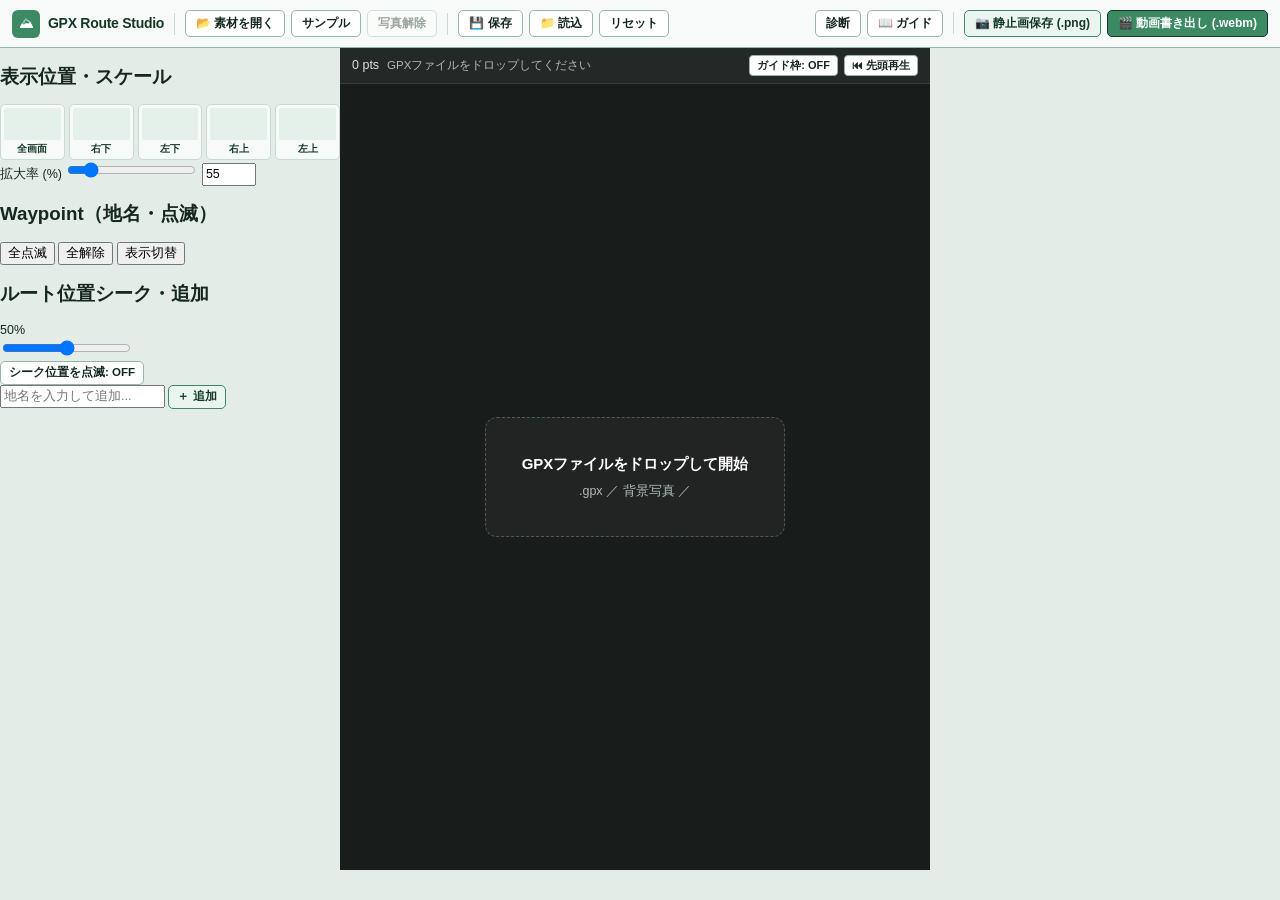
==== commit 48e2224e: "Update index.html" ====
--- a/index.html
+++ b/index.html
@@ -4,7 +4,7 @@
   <meta charset="UTF-8">
   <meta name="viewport" content="width=device-width, initial-scale=1.0">
   <meta http-equiv="Content-Security-Policy" content="default-src 'none'; script-src 'self'; style-src 'self'; img-src blob: data:; media-src blob:; connect-src 'self'; base-uri 'none'; form-action 'none';">
-  <title>GPXから透過マップ動画作製</title>
+  <title>GPX Route Studio</title>
   <link rel="stylesheet" href="style.css">
 </head>
 <body>
@@ -16,69 +16,66 @@
 
   <!-- フルスクリーン・ドラッグ＆ドロップオーバーレイ -->
   <div id="dropOverlay" class="drop-overlay" hidden>
-    <div class="drop-Overlay-box">
+    <div class="drop-overlay-box">
       <strong>📂 ファイルをドロップして読み込み</strong>
       <span>GPXログ (.gpx) ／ 背景写真 (.jpg, .png, .webp) ／ プロジェクト (.json)</span>
     </div>
   </div>
 
-  <!-- デスクトップ・ワークステーション ルートコンテナ -->
+  <!-- メインワークステーション -->
   <div id="appRoot" class="workstation">
 
-    <!-- ==================== 上部：グローバルコマンドバー ==================== -->
+    <!-- ==================== 上部：スリムコマンドバー ==================== -->
     <header class="topbar">
       <div class="topbar-left">
         <div class="brand">
           <div class="mark" aria-hidden="true">⛰</div>
           <span class="brand-name">GPX Route Studio</span>
-          <span class="brand-sub">WORKSTATION</span>
         </div>
 
         <div class="divider-v"></div>
 
-        <!-- ファイル操作ツールバー -->
-        <div class="toolbar-group" role="group" aria-label="ファイル操作">
-          <label id="fileZone" class="btn btn-toolbar" tabindex="0" title="GPX・背景写真・プロジェクトJSONを選択（画面への直接ドロップも可）">
-            <span>📂 素材を開く...</span>
+        <div class="toolbar-group">
+          <label id="fileZone" class="btn btn-ghost" tabindex="0" title="GPX・背景写真・プロジェクトJSONを選択（画面への直接ドロップも可）">
+            <span>📂 素材を開く</span>
             <input type="file" id="fileInput" accept=".gpx,application/gpx+xml,text/xml,image/jpeg,image/png,image/webp,.json,application/json" multiple>
           </label>
-          <button type="button" id="btnSample" class="btn btn-toolbar" title="sample_routegpx.gpx を読み込みます">サンプル読込</button>
-          <button type="button" id="btnClearPhoto" class="btn btn-toolbar" disabled title="読み込んだ背景写真を破棄してメモリを解放します">写真解除</button>
+          <button type="button" id="btnSample" class="btn btn-ghost" title="sample_routegpx.gpx を読み込みます">サンプル</button>
+          <button type="button" id="btnClearPhoto" class="btn btn-ghost" disabled title="背景写真を解除します">写真解除</button>
         </div>
 
         <div class="divider-v"></div>
 
-        <!-- プロジェクト管理ツールバー -->
-        <div class="toolbar-group" role="group" aria-label="プロジェクト管理">
-          <button type="button" id="btnSaveProject" class="btn btn-toolbar" title="現在の編集状態をJSONファイルに保存します">💾 保存(.json)</button>
-          <button type="button" id="btnLoadProject" class="btn btn-toolbar" title="保存したプロジェクトJSONを読み込みます">📁 再開(.json)</button>
+        <div class="toolbar-group">
+          <button type="button" id="btnSaveProject" class="btn btn-ghost" title="編集状態をJSON保存">💾 保存</button>
+          <button type="button" id="btnLoadProject" class="btn btn-ghost" title="プロジェクトJSONを読込">📁 読込</button>
           <input type="file" id="projectInput" accept=".json,application/json" hidden>
-          <button type="button" id="btnResetAll" class="btn btn-toolbar" title="初期状態にリセットします">初期化</button>
+          <button type="button" id="btnResetAll" class="btn btn-ghost" title="初期状態にリセット">リセット</button>
         </div>
       </div>
 
-      <!-- 右端：診断・ガイド＆エクスポート実行ドック -->
       <div class="topbar-right">
-        <button type="button" id="btnSelfTest" class="btn btn-toolbar" title="システムの自己診断テストを実行します">診断テスト</button>
-        <a href="guide.html" class="btn btn-toolbar link-btn" title="動画編集ソフト別の合成ガイドを開きます">📖 合成ガイド</a>
+        <button type="button" id="btnSelfTest" class="btn btn-ghost" title="自己診断テスト">診断</button>
+        <a href="guide.html" class="btn btn-ghost" title="動画編集ソフト別の合成ガイド">📖 ガイド</a>
         <div class="divider-v"></div>
-        <button type="button" id="btnExportPng" class="btn btn-secondary" title="現在のフレームを1920x1080のPNG静止画として保存します">📷 静止画書き出し (.png)</button>
-        <button type="button" id="btnExportVideo" class="btn btn-primary" title="設定した秒数の合成用アニメーション動画を書き出します">🎬 動画書き出し (.webm)</button>
+        <button type="button" id="btnExportPng" class="btn btn-secondary">📷 静止画保存 (.png)</button>
+        <button type="button" id="btnExportVideo" class="btn btn-primary">🎬 動画書き出し (.webm)</button>
       </div>
     </header>
 
     <!-- ==================== 中央：3ペイン・メインワークスペース ==================== -->
     <main class="workspace-grid">
 
-      <!-- 【左ドック】Waypointダイレクト管理 ＆ 配置プリセット -->
-      <aside class="dock dock-left" aria-label="Waypoint管理と配置プリセット">
+      <!-- 【左ペイン】配置プリセット ＆ Waypoint管理 -->
+      <aside class="side-pane pane-left" aria-label="配置とWaypoint管理">
 
-        <!-- セクションA: 配置プリセットサムネイル (5種) -->
-        <section class="dock-section">
-          <div class="section-header">
-            <h2>1. 表示位置プリセット</h2>
-            <span id="zoomBadge" class="badge">55%</span>
+        <!-- 1. 配置プリセット -->
+        <section class="pane-section">
+          <div class="section-title-row">
+            <h2>表示位置・スケール</h2>
+            <span id="zoomBadge" class="val-badge" hidden>55%</span>
           </div>
+
           <div class="thumbs" id="presetThumbs" role="group" aria-label="表示位置プリセット">
             <button type="button" class="thumb" data-preset="full" title="全画面（中央配置）">
               <canvas width="160" height="90"></canvas>
@@ -86,275 +83,81 @@
             </button>
             <button type="button" class="thumb" data-preset="br" title="右下ミニマップ">
               <canvas width="160" height="90"></canvas>
-              <span>右下隅</span>
+              <span>右下</span>
             </button>
             <button type="button" class="thumb" data-preset="bl" title="左下ミニマップ">
               <canvas width="160" height="90"></canvas>
-              <span>左下隅</span>
+              <span>左下</span>
             </button>
             <button type="button" class="thumb" data-preset="tr" title="右上ミニマップ">
               <canvas width="160" height="90"></canvas>
-              <span>右上隅</span>
+              <span>右上</span>
             </button>
             <button type="button" class="thumb" data-preset="tl" title="左上ミニマップ">
               <canvas width="160" height="90"></canvas>
-              <span>左上隅</span>
+              <span>左上</span>
             </button>
           </div>
 
-          <div class="control-row">
-            <label for="zoomRange">スケール</label>
+          <div class="slider-row">
+            <label for="zoomRange">拡大率 (%)</label>
             <input type="range" id="zoomRange" min="0.15" max="3.0" step="0.01" value="0.55">
-            <input type="number" id="zoomNum" class="num-input" min="15" max="300" step="1" value="55" aria-label="拡大率パーセント">
-            <span class="unit">%</span>
+            <input type="number" id="zoomNum" class="num-box" min="15" max="300" step="1" value="55">
           </div>
         </section>
 
-        <!-- セクションB: Waypointダイレクト編集テーブル（プルダウン不要の直接操作） -->
-        <section class="dock-section dock-section-grow">
-          <div class="section-header">
-            <h2>2. Waypoint（地名・点滅）一覧</h2>
-            <span id="blinkCountBadge" class="badge">点滅: 1箇所</span>
+        <!-- 2. Waypointリスト -->
+        <section class="pane-section section-grow">
+          <div class="section-title-row">
+            <h2>Waypoint（地名・点滅）</h2>
+            <div class="inline-actions">
+              <button type="button" id="btnBlinkAllOn" class="btn-link">全点滅</button>
+              <button type="button" id="btnBlinkAllOff" class="btn-link">全解除</button>
+              <button type="button" id="btnLabelAllToggle" class="btn-link">表示切替</button>
+            </div>
+            <span id="blinkCountBadge" hidden>1</span>
           </div>
 
-          <div class="table-toolbar">
-            <button type="button" id="btnBlinkAllOn" class="btn btn-xs">⚡ 全点滅ON</button>
-            <button type="button" id="btnBlinkAllOff" class="btn btn-xs">⚪ 全点滅OFF</button>
-            <button type="button" id="btnLabelAllToggle" class="btn btn-xs">👁 地名一括切替</button>
-          </div>
-
-          <!-- Waypointテーブルヘッダー -->
-          <div class="wpt-table-head">
-            <span class="col-blink" title="点滅アニメーションのON/OFF">点滅</span>
-            <span class="col-vis" title="日本語ラベル表示のON/OFF">表示</span>
-            <span class="col-name">日本語地名（直接編集可）</span>
-            <span class="col-del">削除</span>
-          </div>
-
-          <!-- Waypointスクロールリスト本体 -->
-          <div id="wptTableBody" class="wpt-table-body" role="region" aria-label="Waypoint直接編集リスト"></div>
-
-          <!-- 互換用隠しセレクト（テスト＆内部同期用） -->
+          <div id="wptTableBody" class="wpt-list" role="region" aria-label="Waypointリスト"></div>
           <select id="wptSelect" hidden></select>
         </section>
 
-        <!-- セクションC: 距離比例シーク ＆ 新規地点追加 -->
-        <section class="dock-section">
-          <div class="section-header">
-            <h2>3. ルート距離比例シーク＆地点追加</h2>
-            <span id="seekBadge" class="badge">50%地点</span>
+        <!-- 3. ルートシーク＆地点追加 -->
+        <section class="pane-section">
+          <div class="section-title-row">
+            <h2>ルート位置シーク・追加</h2>
+            <span id="seekBadge" class="val-badge">50%</span>
           </div>
-          <div class="control-row">
-            <input type="range" id="routeSeekRange" min="0" max="1000" value="500" title="ルート上の位置を距離比例で移動します">
+
+          <input type="range" id="routeSeekRange" min="0" max="1000" value="500" title="ルート上の位置を移動">
+
+          <div class="row-gap">
+            <button type="button" id="btnToggleSeekBlink" class="btn btn-sm btn-full" aria-pressed="false">シーク位置を点滅: OFF</button>
           </div>
-          <div class="control-row">
-            <button type="button" id="btnToggleSeekBlink" class="btn btn-sm btn-block" aria-pressed="false">⚡ シーク位置を点滅: OFF</button>
-          </div>
-          <div class="control-row">
-            <input type="text" id="newSeekWptInput" class="text-input" maxlength="40" placeholder="追加する地名 (例: 槍ヶ岳山荘)">
-            <button type="button" id="btnAddWptAtSeek" class="btn btn-sm btn-secondary">＋ シーク位置に追加</button>
+
+          <div class="input-group">
+            <input type="text" id="newSeekWptInput" class="text-box" maxlength="40" placeholder="地名を入力して追加...">
+            <button type="button" id="btnAddWptAtSeek" class="btn btn-sm btn-secondary">＋ 追加</button>
           </div>
         </section>
 
       </aside>
 
-      <!-- 【中央ペイン】16:9 メインビューポート＆ビューワー制御 -->
-      <section class="viewport-pane" aria-label="メインプレビュービューポート">
+      <!-- 【中央ペイン】16:9 プレビュービューポート -->
+      <section class="viewport-pane" aria-label="プレビュー">
 
-        <!-- ビューポート上部情報バー -->
         <div class="viewport-bar">
           <div class="viewport-meta">
-            <span id="pointBadge" class="badge">0 pts</span>
-            <span id="metaInfo" class="meta-text">ファイルを読み込んでください</span>
+            <span id="pointBadge" class="meta-pill">0 pts</span>
+            <span id="metaInfo" class="meta-text">GPXファイルをドロップしてください</span>
           </div>
           <div class="viewport-tools">
-            <button type="button" id="btnToggleGuide" class="btn btn-xs" aria-pressed="true" title="動画編集時の配置確認用16:9セーフティ枠を表示します（書き出し時は自動で消えます）[ショートカット: G]">📏 セーフティ枠: ON</button>
-            <button type="button" id="btnResetAnim" class="btn btn-xs" title="アニメーション周期を先頭(0秒)にリセットします [ショートカット: Space]">⏮ アニメ先頭へ</button>
+            <button type="button" id="btnToggleGuide" class="btn btn-xs" aria-pressed="false" title="16:9セーフティ枠の表示切替 [G]">ガイド枠: OFF</button>
+            <button type="button" id="btnResetAnim" class="btn btn-xs" title="アニメーションを0秒へリセット [Space]">⏮ 先頭再生</button>
           </div>
         </div>
 
-        <!-- 16:9 キャンバスステージ -->
         <div class="preview" id="previewContainer">
           <div id="emptyState" class="empty">
-            <strong>GPXファイルが読み込まれていません</strong>
-            <span>画面のどこかに <b>.gpx ファイル</b>（または保存したプロジェクト <b>.json</b>）をドラッグ＆ドロップするか、<br>上部ツールバーの「📂 素材を開く」「サンプル読込」をクリックしてください。</span>
-          </div>
-          <canvas id="mainCanvas" width="1920" height="1080" tabindex="0" aria-label="登山ルートアニメーションプレビュー" hidden></canvas>
-          <!-- セーフティガイドオーバーレイ（録画データには一切写り込まないDOMレイヤー） -->
-          <div id="safetyGuideOverlay" class="safety-guide" aria-hidden="true">
-            <div class="guide-action-safe">
-              <span class="guide-label">90% Action Safe (1920×1080)</span>
-            </div>
-            <div class="guide-title-safe">
-              <span class="guide-label">80% Title / YouTube UI Safe</span>
-            </div>
-            <div class="guide-crosshair-h"></div>
-            <div class="guide-crosshair-v"></div>
-          </div>
-        </div>
-
-        <!-- ダブルクリック時の非ブロッキング地点追加バー -->
-        <div id="wptEditorPanel" class="floating-editor" hidden>
-          <label for="wptNameInput" id="wptEditorTitle">ダブルクリック地点にWaypointを追加:</label>
-          <input type="text" id="wptNameInput" class="text-input" maxlength="40" placeholder="例: 穂高岳山荘">
-          <button type="button" id="btnSaveWptName" class="btn btn-sm btn-primary">確定 (Enter)</button>
-          <button type="button" id="btnCancelWptName" class="btn btn-sm">キャンセル (Esc)</button>
-        </div>
-
-      </section>
-
-      <!-- 【右ドック】スタイル・アニメーション・クロマキー合成インスペクター -->
-      <aside class="dock dock-right" aria-label="スタイルおよび動画書き出し設定">
-
-        <!-- セクションD: ルート線画＆ラベル外観 -->
-        <section class="dock-section">
-          <div class="section-header">
-            <h2>4. ルート線画 ＆ 地名スタイル</h2>
-            <span id="lineColorBadge" class="badge">#FFFFFF</span>
-          </div>
-
-          <div class="sub-label">ルート線の色（スウォッチ選択またはカスタム色）</div>
-          <div class="swatch-row" id="lineColorRow" role="radiogroup" aria-label="ルート線の色">
-            <button type="button" class="swatch" data-color="#ffffff" aria-pressed="true" title="ホワイト (#FFFFFF)"></button>
-            <button type="button" class="swatch" data-color="#529e78" aria-pressed="false" title="うぐいす (#529E78)"></button>
-            <button type="button" class="swatch" data-color="#ffd60a" aria-pressed="false" title="イエロー (#FFD60A)"></button>
-            <button type="button" class="swatch" data-color="#ff9f0a" aria-pressed="false" title="オレンジ (#FF9F0A)"></button>
-            <button type="button" class="swatch" data-color="#ff453a" aria-pressed="false" title="レッド (#FF453A)"></button>
-            <button type="button" class="swatch" data-color="#64d2ff" aria-pressed="false" title="スカイブルー (#64D2FF)"></button>
-            <button type="button" class="swatch" data-color="#30d158" aria-pressed="false" title="グリーン (#30D158)"></button>
-            <button type="button" class="swatch" data-color="#bf5af2" aria-pressed="false" title="パープル (#BF5AF2)"></button>
-            <button type="button" class="swatch" data-color="#193326" aria-pressed="false" title="濃緑墨 (#193326)"></button>
-            <input type="color" id="lineCustomColor" class="color-picker" value="#ffffff" title="自由な色を選択">
-          </div>
-
-          <div class="control-row">
-            <label for="lineWidthRange">線の太さ</label>
-            <input type="range" id="lineWidthRange" min="1" max="16" step="0.5" value="5">
-            <input type="number" id="lineWidthNum" class="num-input" min="1" max="16" step="0.5" value="5">
-            <span class="unit">px</span>
-          </div>
-
-          <div class="control-row">
-            <label for="fontSizeRange">地名サイズ</label>
-            <input type="range" id="fontSizeRange" min="11" max="38" step="1" value="20">
-            <input type="number" id="fontSizeNum" class="num-input" min="11" max="38" step="1" value="20">
-            <span class="unit">px</span>
-          </div>
-
-          <div class="button-pair">
-            <button type="button" id="btnTogglePlate" class="btn btn-sm" aria-pressed="true" title="ミニマップ背後の座布団プレート表示切替 [ショートカット: P]">背景プレート: ON</button>
-            <button type="button" id="btnToggleOutline" class="btn btn-sm" aria-pressed="true" title="ルート線と文字の黒フチ取り表示切替">黒フチ取り: ON</button>
-          </div>
-          <span id="sizeBadge" hidden>5px / 20px</span>
-        </section>
-
-        <!-- セクションE: 現在地マーカー＆アニメーション設定 -->
-        <section class="dock-section">
-          <div class="section-header">
-            <h2>5. 現在地マーカー ＆ 点滅演出</h2>
-            <span id="markerColorBadge" class="badge">#FF453A</span>
-          </div>
-
-          <div class="sub-label">現在地マーカーの色</div>
-          <div class="swatch-row" id="markerColorRow" role="radiogroup" aria-label="現在地マーカーの色">
-            <button type="button" class="swatch" data-color="#ff453a" aria-pressed="true" title="レッド (#FF453A)"></button>
-            <button type="button" class="swatch" data-color="#ff9f0a" aria-pressed="false" title="オレンジ (#FF9F0A)"></button>
-            <button type="button" class="swatch" data-color="#ffd60a" aria-pressed="false" title="イエロー (#FFD60A)"></button>
-            <button type="button" class="swatch" data-color="#30d158" aria-pressed="false" title="グリーン (#30D158)"></button>
-            <button type="button" class="swatch" data-color="#529e78" aria-pressed="false" title="うぐいす (#529E78)"></button>
-            <button type="button" class="swatch" data-color="#64d2ff" aria-pressed="false" title="シアン (#64D2FF)"></button>
-            <button type="button" class="swatch" data-color="#0a84ff" aria-pressed="false" title="ブルー (#0A84FF)"></button>
-            <button type="button" class="swatch" data-color="#ff375f" aria-pressed="false" title="ピンク (#FF375F)"></button>
-            <button type="button" class="swatch" data-color="#ffffff" aria-pressed="false" title="ホワイト (#FFFFFF)"></button>
-            <input type="color" id="markerCustomColor" class="color-picker" value="#ff453a" title="自由な色を選択">
-          </div>
-
-          <div class="control-row">
-            <label for="animTypeSelect">演出パターン</label>
-            <select id="animTypeSelect" class="select-input">
-              <option value="pulse">パルス波（広がる二重同心円）</option>
-              <option value="blink">ブリージング（緩やかな明滅）</option>
-              <option value="radar">ターゲットスコープ（回転照準）</option>
-              <option value="progress">ルート定速進行＋先端パルス</option>
-            </select>
-          </div>
-
-          <div class="control-row">
-            <label for="animSpeedRange">点滅・進行速度</label>
-            <input type="range" id="animSpeedRange" min="0.5" max="5.0" step="0.1" value="2.0">
-            <input type="number" id="animSpeedNum" class="num-input" min="0.5" max="5.0" step="0.1" value="2.0">
-            <span class="unit">x</span>
-          </div>
-
-          <div class="control-row">
-            <label for="markerSizeRange">マーカー半径</label>
-            <input type="range" id="markerSizeRange" min="5" max="26" step="1" value="10">
-            <input type="number" id="markerSizeNum" class="num-input" min="5" max="26" step="1" value="10">
-            <span class="unit">px</span>
-          </div>
-          <span id="speedBadge" hidden>2.0x / 10px</span>
-        </section>
-
-        <!-- セクションF: 動画合成・クロマキー出力設定 -->
-        <section class="dock-section">
-          <div class="section-header">
-            <h2>6. 動画合成モード ＆ 録画時間</h2>
-            <span id="secBadge" class="badge">5秒</span>
-          </div>
-
-          <div class="control-row">
-            <label for="bgModeSelect">出力背景</label>
-            <select id="bgModeSelect" class="select-input">
-              <option value="transparent">背景透過（WebMアルファ / 写真合成）</option>
-              <option value="green">グリーンバック（#00FF00 防スピル済）</option>
-              <option value="blue">ブルーバック（#0000FF 防スピル済）</option>
-              <option value="black">ブラック背景（#000000 スクリーン用）</option>
-            </select>
-          </div>
-
-          <div class="control-row">
-            <label for="recordSecRange">録画秒数</label>
-            <input type="range" id="recordSecRange" min="2" max="30" step="1" value="5">
-            <input type="number" id="recordSecNum" class="num-input" min="2" max="30" step="1" value="5">
-            <span class="unit">秒</span>
-          </div>
-
-          <p id="chromaHint" class="hint-box">
-            Premiere / DaVinci等でそのまま重ねられる透過WebMモードです。
-          </p>
-        </section>
-
-        <!-- 自己診断テスト結果表示領域 -->
-        <pre id="testBox" class="test-box" hidden></pre>
-
-        <!-- ライセンス・セキュリティ保証 -->
-        <div class="privacy-box">
-          🔒 <b>完全ローカル処理・著作権フリーですが武庫労山の名前をどこかに入れてくれたら嬉しいです</b><br>
-          外部地図タイル不使用のため、出力した動画・画像はYouTube等でクレジット表記なし・商用フリーで合成できます。
-        </div>
-
-      </aside>
-
-    </main>
-
-    <!-- ==================== 下部：ステータス＆ショートカットバー ==================== -->
-    <footer class="statusbar">
-      <div id="statusBox" class="status-msg" role="status" aria-live="polite">
-        準備完了。すべての処理はブラウザ内だけで安全に実行されます。
-      </div>
-      <div class="shortcut-hints">
-        <span><b>ドラッグ</b>: 移動</span>
-        <span><b>ホイール</b>: 拡縮</span>
-        <span><b>ダブルクリック</b>: 地点追加</span>
-        <span><b>矢印キー</b>: 微調整</span>
-        <span><b>[G]</b>: ガイド枠</span>
-        <span><b>[P]</b>: プレート</span>
-        <span><b>[Space]</b>: 先頭再生</span>
-      </div>
-    </footer>
-
-  </div>
-
-  <script src="app.js" defer></script>
-</body>
-</html>
+            <strong>GPXファイルをドロップして開始</strong>
+            <span>.gpx ／ 背景写真 ／
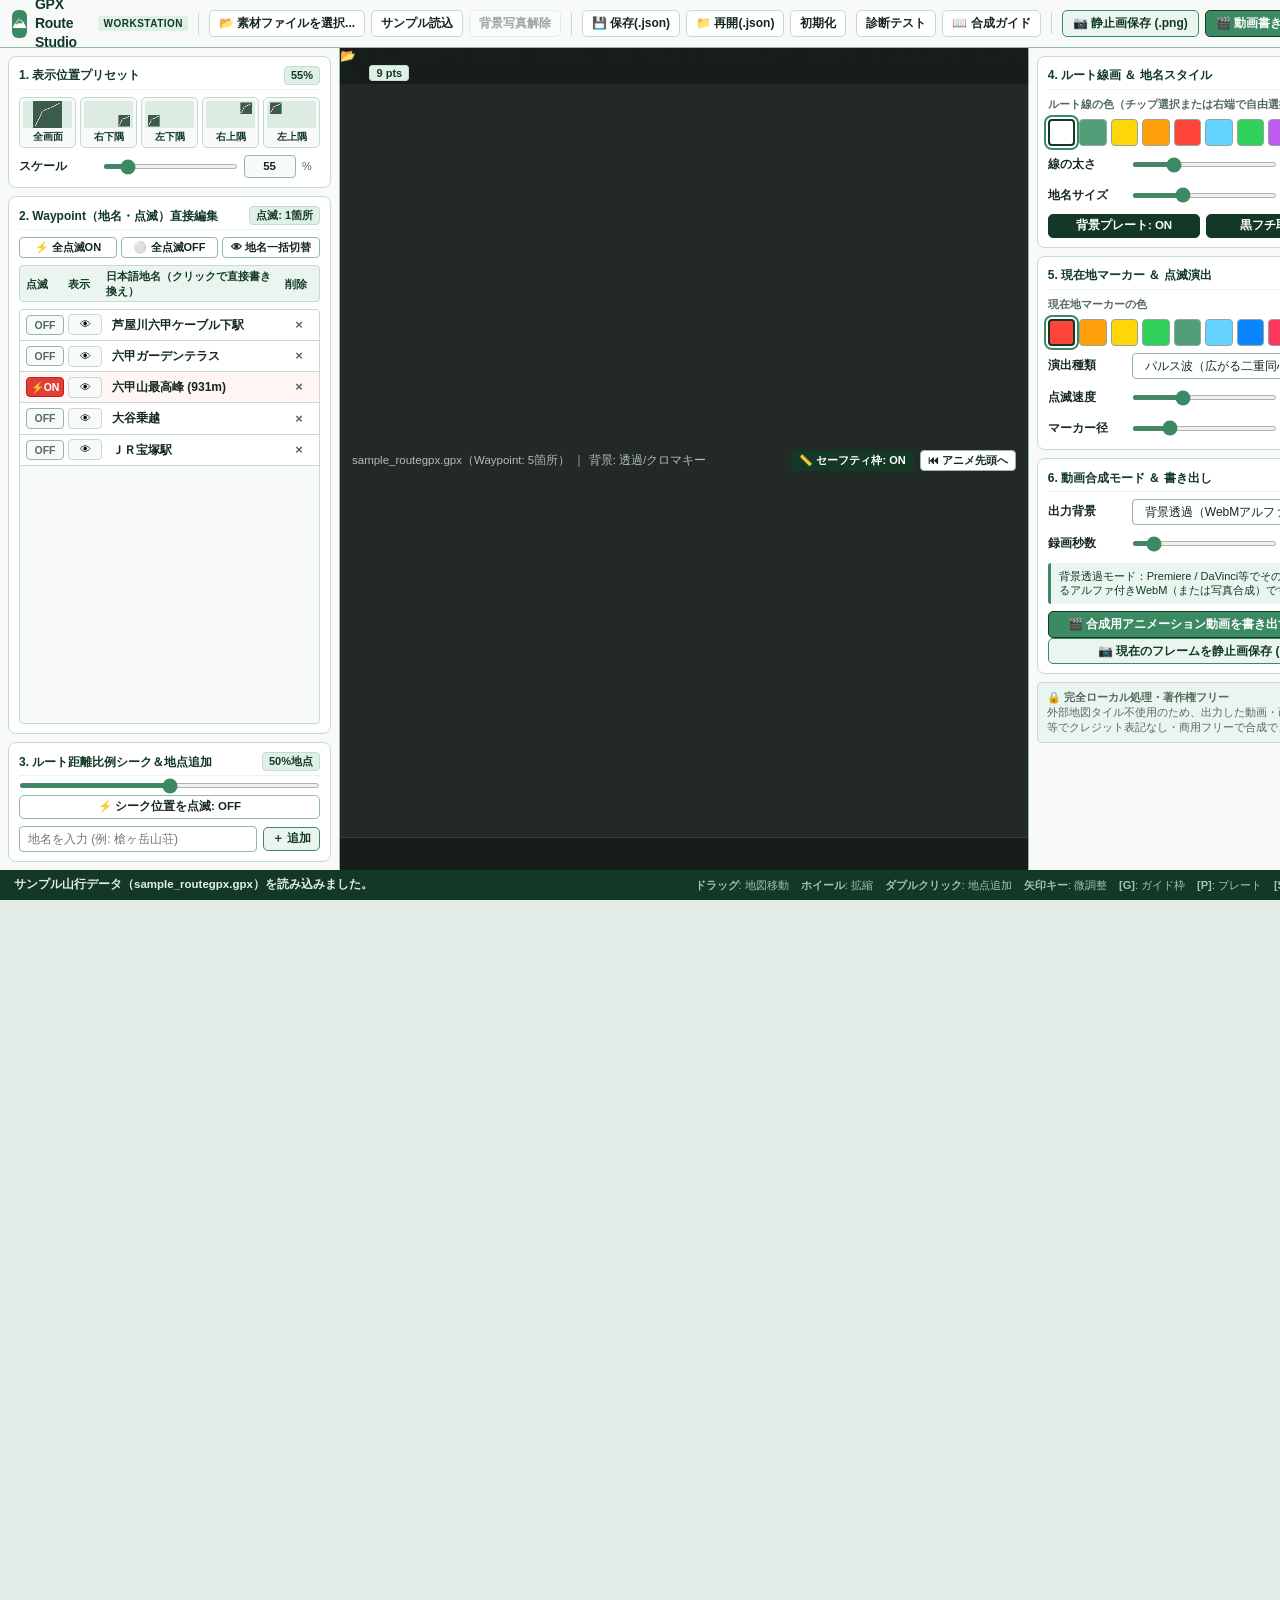
==== commit d05ac88a: "Update index.html" ====
--- a/index.html
+++ b/index.html
@@ -1,5 +1,361 @@
 <!DOCTYPE html>
+<html lang="ja"><!DOCTYPE html>
 <html lang="ja">
+<head>
+  <meta charset="UTF-8">
+  <meta name="viewport" content="width=device-width, initial-scale=1.0">
+  <meta http-equiv="Content-Security-Policy" content="default-src 'none'; script-src 'self'; style-src 'self'; img-src blob: data:; media-src blob:; connect-src 'self'; base-uri 'none'; form-action 'none';">
+  <title>GPX Route Studio Workstation</title>
+  <link rel="stylesheet" href="style.css?v=202604">
+</head>
+<body>
+
+  <!-- クリックジャッキング防御画面 -->
+  <div id="frameBlocked" class="frame-blocked" hidden>
+    セキュリティ保護のため、外部フレーム（iframe）内での実行はブロックされています。直接ウィンドウで開いてください。
+  </div>
+
+  <!-- デスクトップ・ワークステーション ルートコンテナ -->
+  <div id="appRoot" class="workstation">
+
+    <!-- ==================== 上部：グローバルコマンドバー ==================== -->
+    <header class="topbar">
+      <div class="topbar-left">
+        <div class="brand">
+          <div class="mark" aria-hidden="true">⛰</div>
+          <span class="brand-name">GPX Route Studio</span>
+          <span class="brand-sub">WORKSTATION</span>
+        </div>
+
+        <div class="divider-v"></div>
+
+        <!-- ファイル操作ツールバー -->
+        <div class="toolbar-group" role="group" aria-label="ファイル操作">
+          <button type="button" id="btnOpenFile" class="btn btn-toolbar" title="GPX・背景写真・プロジェクトJSONを選択します">📂 素材ファイルを選択...</button>
+          <button type="button" id="btnSample" class="btn btn-toolbar" title="sample_routegpx.gpx を読み込みます">サンプル読込</button>
+          <button type="button" id="btnClearPhoto" class="btn btn-toolbar" disabled title="読み込んだ背景写真を破棄してメモリを解放します">背景写真解除</button>
+        </div>
+
+        <div class="divider-v"></div>
+
+        <!-- プロジェクト管理ツールバー -->
+        <div class="toolbar-group" role="group" aria-label="プロジェクト管理">
+          <button type="button" id="btnSaveProject" class="btn btn-toolbar" title="現在の編集状態をJSONファイルに保存します">💾 保存(.json)</button>
+          <button type="button" id="btnLoadProject" class="btn btn-toolbar" title="保存したプロジェクトJSONを読み込みます">📁 再開(.json)</button>
+          <input type="file" id="projectInput" accept=".json,application/json" hidden>
+          <button type="button" id="btnResetAll" class="btn btn-toolbar" title="初期状態にリセットします">初期化</button>
+        </div>
+      </div>
+
+      <!-- 右端：診断・ガイド＆エクスポート実行ドック -->
+      <div class="topbar-right">
+        <button type="button" id="btnSelfTest" class="btn btn-toolbar" title="システムの自己診断テストを実行します">診断テスト</button>
+        <a href="guide.html" class="btn btn-toolbar" title="動画編集ソフト別の合成ガイドを開きます">📖 合成ガイド</a>
+        <div class="divider-v"></div>
+        <button type="button" id="btnExportPng" class="btn btn-secondary" title="現在のフレームを1920x1080のPNG静止画として保存します">📷 静止画保存 (.png)</button>
+        <button type="button" id="btnExportVideo" class="btn btn-primary" title="設定した秒数の合成用アニメーション動画を書き出します">🎬 動画書き出し (.webm)</button>
+      </div>
+    </header>
+
+    <!-- ==================== 中央：3ペイン・メインワークスペース ==================== -->
+    <main class="workspace-grid">
+
+      <!-- 【左ドック】配置プリセット ＆ Waypointダイレクト編集テーブル -->
+      <aside class="dock dock-left" aria-label="配置プリセットとWaypoint管理">
+
+        <!-- セクション1: 配置プリセットサムネイル (5種) -->
+        <section class="dock-section">
+          <div class="section-header">
+            <h2>1. 表示位置プリセット</h2>
+            <span id="zoomBadge" class="badge">55%</span>
+          </div>
+          <div class="thumbs" id="presetThumbs" role="group" aria-label="表示位置プリセット">
+            <button type="button" class="thumb" data-preset="full" title="全画面（中央配置）">
+              <canvas width="160" height="90"></canvas>
+              <span>全画面</span>
+            </button>
+            <button type="button" class="thumb" data-preset="br" title="右下ミニマップ">
+              <canvas width="160" height="90"></canvas>
+              <span>右下隅</span>
+            </button>
+            <button type="button" class="thumb" data-preset="bl" title="左下ミニマップ">
+              <canvas width="160" height="90"></canvas>
+              <span>左下隅</span>
+            </button>
+            <button type="button" class="thumb" data-preset="tr" title="右上ミニマップ">
+              <canvas width="160" height="90"></canvas>
+              <span>右上隅</span>
+            </button>
+            <button type="button" class="thumb" data-preset="tl" title="左上ミニマップ">
+              <canvas width="160" height="90"></canvas>
+              <span>左上隅</span>
+            </button>
+          </div>
+
+          <div class="control-row">
+            <label for="zoomRange">スケール</label>
+            <input type="range" id="zoomRange" min="0.15" max="3.0" step="0.01" value="0.55">
+            <input type="number" id="zoomNum" class="num-input" min="15" max="300" step="1" value="55" aria-label="拡大率パーセント">
+            <span class="unit">%</span>
+          </div>
+        </section>
+
+        <!-- セクション2: Waypointダイレクト編集テーブル -->
+        <section class="dock-section dock-section-grow">
+          <div class="section-header">
+            <h2>2. Waypoint（地名・点滅）直接編集</h2>
+            <span id="blinkCountBadge" class="badge">点滅: 0箇所</span>
+          </div>
+
+          <div class="table-toolbar">
+            <button type="button" id="btnBlinkAllOn" class="btn btn-xs">⚡ 全点滅ON</button>
+            <button type="button" id="btnBlinkAllOff" class="btn btn-xs">⚪ 全点滅OFF</button>
+            <button type="button" id="btnLabelAllToggle" class="btn btn-xs">👁 地名一括切替</button>
+          </div>
+
+          <div class="wpt-table-head">
+            <span title="クリックで点滅ON/OFF（Shift+クリックで単独点滅）">点滅</span>
+            <span title="地名ラベル表示のON/OFF">表示</span>
+            <span>日本語地名（クリックで直接書き換え）</span>
+            <span>削除</span>
+          </div>
+
+          <div id="wptTableBody" class="wpt-table-body" role="region" aria-label="Waypoint直接編集リスト"></div>
+          <select id="wptSelect" hidden></select>
+        </section>
+
+        <!-- セクション3: 距離比例シーク ＆ 任意地点追加 -->
+        <section class="dock-section">
+          <div class="section-header">
+            <h2>3. ルート距離比例シーク＆地点追加</h2>
+            <span id="seekBadge" class="badge">50%地点</span>
+          </div>
+          <div class="control-row">
+            <input type="range" id="routeSeekRange" min="0" max="1000" value="500" title="ルート上の位置を距離比例で移動します">
+          </div>
+          <div class="control-row">
+            <button type="button" id="btnToggleSeekBlink" class="btn btn-sm btn-block" aria-pressed="false">⚡ シーク位置を点滅: OFF</button>
+          </div>
+          <div class="control-row">
+            <input type="text" id="newSeekWptInput" class="text-input" maxlength="40" placeholder="地名を入力 (例: 槍ヶ岳山荘)">
+            <button type="button" id="btnAddWptAtSeek" class="btn btn-sm btn-secondary">＋ 追加</button>
+          </div>
+        </section>
+
+      </aside>
+
+      <!-- 【中央ペイン】専用ドロップバー ＆ 16:9 メインビューポート -->
+      <section class="viewport-pane" aria-label="メインプレビュービューポート">
+
+        <!-- 常設ドラッグ＆ドロップゾーン（クリック＆ドロップ両対応） -->
+        <label id="fileZone" class="file-zone" tabindex="0">
+          <span class="file-zone-main">📂 ここに GPXファイル (.gpx) ／ 背景写真 ／ 保存プロジェクト (.json) をドラッグ＆ドロップ（またはクリックして選択）</span>
+          <span id="pointBadge" class="badge">0 pts</span>
+          <input type="file" id="fileInput" accept=".gpx,.xml,application/gpx+xml,text/xml,image/jpeg,image/png,image/webp,.json,application/json" multiple>
+        </label>
+
+        <!-- ビューポート制御サブバー -->
+        <div class="viewport-bar">
+          <span id="metaInfo" class="meta-text">GPXファイルをドロップまたは選択してください。</span>
+          <div class="viewport-tools">
+            <button type="button" id="btnToggleGuide" class="btn btn-xs" aria-pressed="true" title="動画編集時の配置確認用16:9セーフティ枠を表示します（書き出し時は自動で消えます）[ショートカット: G]">📏 セーフティ枠: ON</button>
+            <button type="button" id="btnResetAnim" class="btn btn-xs" title="アニメーション周期を先頭(0秒)にリセットします [ショートカット: Space]">⏮ アニメ先頭へ</button>
+          </div>
+        </div>
+
+        <!-- 16:9 キャンバスステージ（ここへの直接ドロップ・クリックにも対応） -->
+        <div class="preview" id="previewContainer">
+          <div id="emptyState" class="empty" role="button" tabindex="0" title="クリックしてGPXファイルを選択、またはここにファイルをドロップ">
+            <strong>📂 GPXファイルをここにドロップして開始</strong>
+            <span>手持ちの <b>.gpx ファイル</b>、<b>背景写真</b>、または保存した <b>.json プロジェクト</b> をこのエリアにドラッグ＆ドロップしてください。<br>（クリックするとファイル選択ウィンドウが開きます）</span>
+          </div>
+
+          <div id="canvasStage" class="canvas-stage" hidden>
+            <canvas id="mainCanvas" width="1920" height="1080" tabindex="0" aria-label="登山ルートアニメーションプレビュー"></canvas>
+            <!-- セーフティガイドオーバーレイ（録画データには写り込まないDOM枠） -->
+            <div id="safetyGuideOverlay" class="safety-guide" aria-hidden="true">
+              <div class="guide-action-safe">
+                <span class="guide-label">90% Action Safe (1920×1080)</span>
+              </div>
+              <div class="guide-title-safe">
+                <span class="guide-label">80% Title / YouTube UI Safe</span>
+              </div>
+              <div class="guide-crosshair-h"></div>
+              <div class="guide-crosshair-v"></div>
+            </div>
+          </div>
+        </div>
+
+        <!-- ダブルクリック時のフローティング地点追加バー -->
+        <div id="wptEditorPanel" class="floating-editor" hidden>
+          <label for="wptNameInput" id="wptEditorTitle">ダブルクリック地点にWaypointを追加:</label>
+          <input type="text" id="wptNameInput" class="text-input" maxlength="40" placeholder="例: 穂高岳山荘">
+          <button type="button" id="btnSaveWptName" class="btn btn-sm btn-primary">確定 (Enter)</button>
+          <button type="button" id="btnCancelWptName" class="btn btn-sm">キャンセル (Esc)</button>
+        </div>
+
+      </section>
+
+      <!-- 【右ドック】スタイル・アニメーション・クロマキー出力インスペクター -->
+      <aside class="dock dock-right" aria-label="スタイルおよび動画書き出し設定">
+
+        <!-- セクション4: ルート線画＆ラベル外観 -->
+        <section class="dock-section">
+          <div class="section-header">
+            <h2>4. ルート線画 ＆ 地名スタイル</h2>
+            <span id="lineColorBadge" class="badge">#FFFFFF</span>
+          </div>
+
+          <div class="sub-label">ルート線の色（チップ選択または右端で自由選択）</div>
+          <div class="swatch-row" id="lineColorRow" role="radiogroup" aria-label="ルート線の色">
+            <button type="button" class="swatch" data-color="#ffffff" aria-pressed="true" title="ホワイト (#FFFFFF)"></button>
+            <button type="button" class="swatch" data-color="#529e78" aria-pressed="false" title="うぐいす (#529E78)"></button>
+            <button type="button" class="swatch" data-color="#ffd60a" aria-pressed="false" title="イエロー (#FFD60A)"></button>
+            <button type="button" class="swatch" data-color="#ff9f0a" aria-pressed="false" title="オレンジ (#FF9F0A)"></button>
+            <button type="button" class="swatch" data-color="#ff453a" aria-pressed="false" title="レッド (#FF453A)"></button>
+            <button type="button" class="swatch" data-color="#64d2ff" aria-pressed="false" title="スカイブルー (#64D2FF)"></button>
+            <button type="button" class="swatch" data-color="#30d158" aria-pressed="false" title="グリーン (#30D158)"></button>
+            <button type="button" class="swatch" data-color="#bf5af2" aria-pressed="false" title="パープル (#BF5AF2)"></button>
+            <button type="button" class="swatch" data-color="#193326" aria-pressed="false" title="濃緑墨 (#193326)"></button>
+            <input type="color" id="lineCustomColor" class="color-picker" value="#ffffff" title="自由な色を選択">
+          </div>
+
+          <div class="control-row">
+            <label for="lineWidthRange">線の太さ</label>
+            <input type="range" id="lineWidthRange" min="1" max="16" step="0.5" value="5">
+            <input type="number" id="lineWidthNum" class="num-input" min="1" max="16" step="0.5" value="5">
+            <span class="unit">px</span>
+          </div>
+
+          <div class="control-row">
+            <label for="fontSizeRange">地名サイズ</label>
+            <input type="range" id="fontSizeRange" min="11" max="38" step="1" value="20">
+            <input type="number" id="fontSizeNum" class="num-input" min="11" max="38" step="1" value="20">
+            <span class="unit">px</span>
+          </div>
+
+          <div class="button-pair">
+            <button type="button" id="btnTogglePlate" class="btn btn-sm" aria-pressed="true" title="ミニマップ背後の座布団プレート表示切替 [ショートカット: P]">背景プレート: ON</button>
+            <button type="button" id="btnToggleOutline" class="btn btn-sm" aria-pressed="true" title="ルート線と文字の黒フチ取り表示切替">黒フチ取り: ON</button>
+          </div>
+          <span id="sizeBadge" hidden>5px / 20px</span>
+        </section>
+
+        <!-- セクション5: 現在地マーカー＆アニメーション設定 -->
+        <section class="dock-section">
+          <div class="section-header">
+            <h2>5. 現在地マーカー ＆ 点滅演出</h2>
+            <span id="markerColorBadge" class="badge">#FF453A</span>
+          </div>
+
+          <div class="sub-label">現在地マーカーの色</div>
+          <div class="swatch-row" id="markerColorRow" role="radiogroup" aria-label="現在地マーカーの色">
+            <button type="button" class="swatch" data-color="#ff453a" aria-pressed="true" title="レッド (#FF453A)"></button>
+            <button type="button" class="swatch" data-color="#ff9f0a" aria-pressed="false" title="オレンジ (#FF9F0A)"></button>
+            <button type="button" class="swatch" data-color="#ffd60a" aria-pressed="false" title="イエロー (#FFD60A)"></button>
+            <button type="button" class="swatch" data-color="#30d158" aria-pressed="false" title="グリーン (#30D158)"></button>
+            <button type="button" class="swatch" data-color="#529e78" aria-pressed="false" title="うぐいす (#529E78)"></button>
+            <button type="button" class="swatch" data-color="#64d2ff" aria-pressed="false" title="シアン (#64D2FF)"></button>
+            <button type="button" class="swatch" data-color="#0a84ff" aria-pressed="false" title="ブルー (#0A84FF)"></button>
+            <button type="button" class="swatch" data-color="#ff375f" aria-pressed="false" title="ピンク (#FF375F)"></button>
+            <button type="button" class="swatch" data-color="#ffffff" aria-pressed="false" title="ホワイト (#FFFFFF)"></button>
+            <input type="color" id="markerCustomColor" class="color-picker" value="#ff453a" title="自由な色を選択">
+          </div>
+
+          <div class="control-row">
+            <label for="animTypeSelect">演出種類</label>
+            <select id="animTypeSelect" class="select-input">
+              <option value="pulse">パルス波（広がる二重同心円）</option>
+              <option value="blink">ブリージング（緩やかな明滅）</option>
+              <option value="radar">ターゲットスコープ（回転照準）</option>
+              <option value="progress">ルート定速進行＋先端パルス</option>
+            </select>
+          </div>
+
+          <div class="control-row">
+            <label for="animSpeedRange">点滅速度</label>
+            <input type="range" id="animSpeedRange" min="0.5" max="5.0" step="0.1" value="2.0">
+            <input type="number" id="animSpeedNum" class="num-input" min="0.5" max="5.0" step="0.1" value="2.0">
+            <span class="unit">x</span>
+          </div>
+
+          <div class="control-row">
+            <label for="markerSizeRange">マーカー径</label>
+            <input type="range" id="markerSizeRange" min="5" max="26" step="1" value="10">
+            <input type="number" id="markerSizeNum" class="num-input" min="5" max="26" step="1" value="10">
+            <span class="unit">px</span>
+          </div>
+          <span id="speedBadge" hidden>2.0x / 10px</span>
+        </section>
+
+        <!-- セクション6: 動画合成・クロマキー出力設定 -->
+        <section class="dock-section">
+          <div class="section-header">
+            <h2>6. 動画合成モード ＆ 書き出し</h2>
+            <span id="secBadge" class="badge">5秒</span>
+          </div>
+
+          <div class="control-row">
+            <label for="bgModeSelect">出力背景</label>
+            <select id="bgModeSelect" class="select-input">
+              <option value="transparent">背景透過（WebMアルファ / 写真合成）</option>
+              <option value="green">グリーンバック（#00FF00 防スピル済）</option>
+              <option value="blue">ブルーバック（#0000FF 防スピル済）</option>
+              <option value="black">ブラック背景（#000000 スクリーン用）</option>
+            </select>
+          </div>
+
+          <div class="control-row">
+            <label for="recordSecRange">録画秒数</label>
+            <input type="range" id="recordSecRange" min="2" max="30" step="1" value="5">
+            <input type="number" id="recordSecNum" class="num-input" min="2" max="30" step="1" value="5">
+            <span class="unit">秒</span>
+          </div>
+
+          <p id="chromaHint" class="hint-box">
+            Premiere / DaVinci等でそのまま重ねられる透過WebMモードです。
+          </p>
+
+          <div class="export-dock">
+            <button type="button" id="btnExportVideoSide" class="btn btn-primary btn-block">🎬 合成用アニメーション動画を書き出す (.webm)</button>
+            <button type="button" id="btnExportPngSide" class="btn btn-secondary btn-block">📷 現在のフレームを静止画保存 (.png)</button>
+          </div>
+        </section>
+
+        <!-- 自己診断テスト結果表示領域 -->
+        <pre id="testBox" class="test-box" hidden></pre>
+
+        <!-- ライセンス・セキュリティ保証 -->
+        <div class="privacy-box">
+          🔒 <b>完全ローカル処理・著作権フリー</b><br>
+          外部地図タイル不使用のため、出力した動画・画像はYouTube等でクレジット表記なし・商用フリーで合成できます。
+        </div>
+
+      </aside>
+
+    </main>
+
+    <!-- ==================== 下部：ステータス＆ショートカットバー ==================== -->
+    <footer class="statusbar">
+      <div id="statusBox" class="status-msg" role="status" aria-live="polite">
+        準備完了。GPXファイルをドロップまたは選択してください。
+      </div>
+      <div class="shortcut-hints">
+        <span><b>ドラッグ</b>: 地図移動</span>
+        <span><b>ホイール</b>: 拡縮</span>
+        <span><b>ダブルクリック</b>: 地点追加</span>
+        <span><b>矢印キー</b>: 微調整</span>
+        <span><b>[G]</b>: ガイド枠</span>
+        <span><b>[P]</b>: プレート</span>
+        <span><b>[Space]</b>: 先頭再生</span>
+      </div>
+    </footer>
+
+  </div>
+
+  <script src="app.js?v=202604" defer></script>
+</body>
+</html>
 <head>
   <meta charset="UTF-8">
   <meta name="viewport" content="width=device-width, initial-scale=1.0">
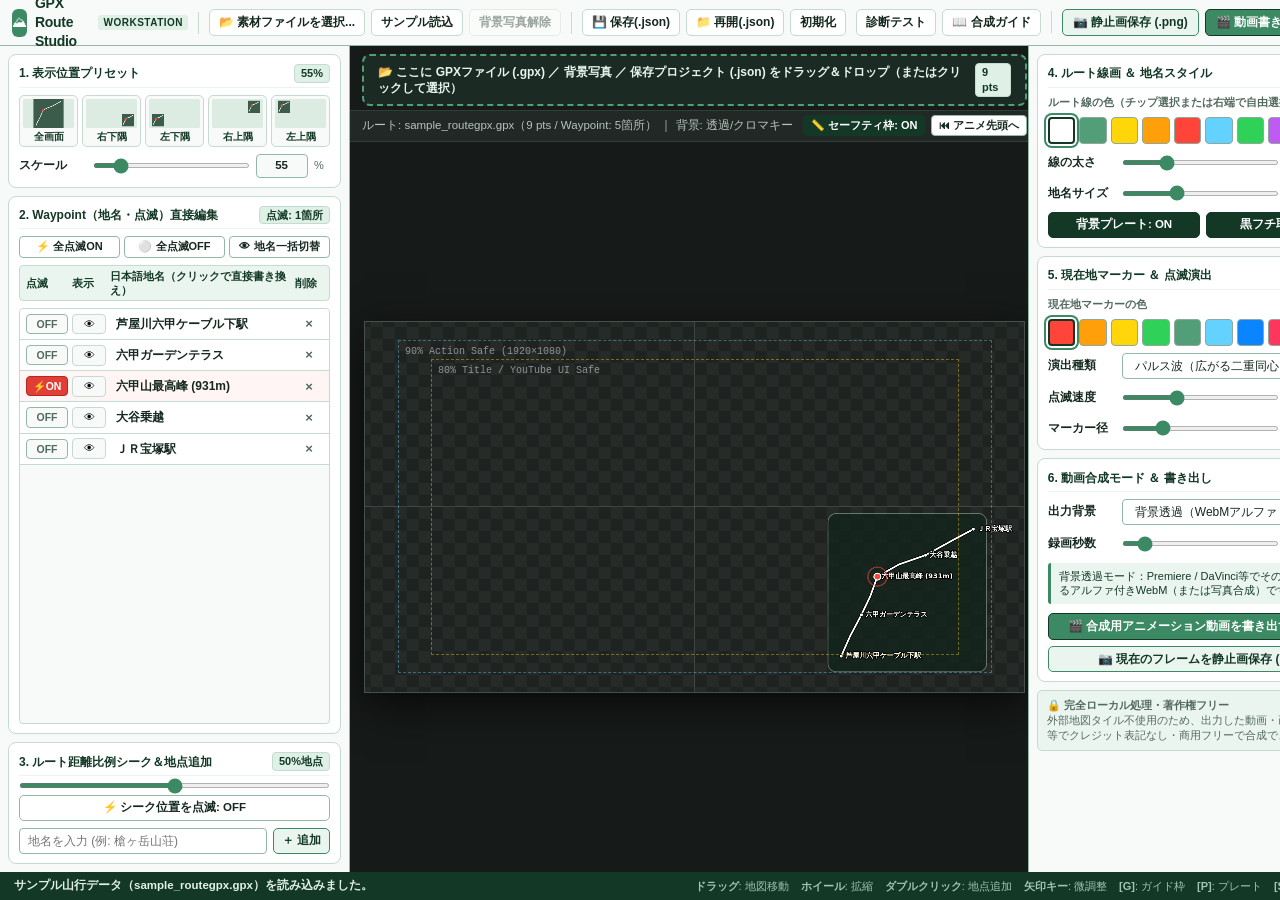
==== commit 5f0ffa09: "Update index.html" ====
--- a/index.html
+++ b/index.html
@@ -1,5 +1,4 @@
 <!DOCTYPE html>
-<html lang="ja"><!DOCTYPE html>
 <html lang="ja">
 <head>
   <meta charset="UTF-8">
@@ -235,7 +234,7 @@
           </div>
 
           <div class="button-pair">
-            <button type="button" id="btnTogglePlate" class="btn btn-sm" aria-pressed="true" title="ミニマップ背後の座布団プレート表示切替 [ショートカット: P]">背景プレート: ON</button>
+            <button type="button" id="btnTogglePlate" class="btn btn-sm" aria-pressed="false" title="ミニマップ背後の座布団プレート表示切替 [ショートカット: P]">背景プレート: OFF</button>
             <button type="button" id="btnToggleOutline" class="btn btn-sm" aria-pressed="true" title="ルート線と文字の黒フチ取り表示切替">黒フチ取り: ON</button>
           </div>
           <span id="sizeBadge" hidden>5px / 20px</span>
@@ -356,164 +355,3 @@
   <script src="app.js?v=202604" defer></script>
 </body>
 </html>
-<head>
-  <meta charset="UTF-8">
-  <meta name="viewport" content="width=device-width, initial-scale=1.0">
-  <meta http-equiv="Content-Security-Policy" content="default-src 'none'; script-src 'self'; style-src 'self'; img-src blob: data:; media-src blob:; connect-src 'self'; base-uri 'none'; form-action 'none';">
-  <title>GPX Route Studio</title>
-  <link rel="stylesheet" href="style.css">
-</head>
-<body>
-
-  <!-- クリックジャッキング防御画面 -->
-  <div id="frameBlocked" class="frame-blocked" hidden>
-    セキュリティ保護のため、外部フレーム（iframe）内での実行はブロックされています。直接ウィンドウで開いてください。
-  </div>
-
-  <!-- フルスクリーン・ドラッグ＆ドロップオーバーレイ -->
-  <div id="dropOverlay" class="drop-overlay" hidden>
-    <div class="drop-overlay-box">
-      <strong>📂 ファイルをドロップして読み込み</strong>
-      <span>GPXログ (.gpx) ／ 背景写真 (.jpg, .png, .webp) ／ プロジェクト (.json)</span>
-    </div>
-  </div>
-
-  <!-- メインワークステーション -->
-  <div id="appRoot" class="workstation">
-
-    <!-- ==================== 上部：スリムコマンドバー ==================== -->
-    <header class="topbar">
-      <div class="topbar-left">
-        <div class="brand">
-          <div class="mark" aria-hidden="true">⛰</div>
-          <span class="brand-name">GPX Route Studio</span>
-        </div>
-
-        <div class="divider-v"></div>
-
-        <div class="toolbar-group">
-          <label id="fileZone" class="btn btn-ghost" tabindex="0" title="GPX・背景写真・プロジェクトJSONを選択（画面への直接ドロップも可）">
-            <span>📂 素材を開く</span>
-            <input type="file" id="fileInput" accept=".gpx,application/gpx+xml,text/xml,image/jpeg,image/png,image/webp,.json,application/json" multiple>
-          </label>
-          <button type="button" id="btnSample" class="btn btn-ghost" title="sample_routegpx.gpx を読み込みます">サンプル</button>
-          <button type="button" id="btnClearPhoto" class="btn btn-ghost" disabled title="背景写真を解除します">写真解除</button>
-        </div>
-
-        <div class="divider-v"></div>
-
-        <div class="toolbar-group">
-          <button type="button" id="btnSaveProject" class="btn btn-ghost" title="編集状態をJSON保存">💾 保存</button>
-          <button type="button" id="btnLoadProject" class="btn btn-ghost" title="プロジェクトJSONを読込">📁 読込</button>
-          <input type="file" id="projectInput" accept=".json,application/json" hidden>
-          <button type="button" id="btnResetAll" class="btn btn-ghost" title="初期状態にリセット">リセット</button>
-        </div>
-      </div>
-
-      <div class="topbar-right">
-        <button type="button" id="btnSelfTest" class="btn btn-ghost" title="自己診断テスト">診断</button>
-        <a href="guide.html" class="btn btn-ghost" title="動画編集ソフト別の合成ガイド">📖 ガイド</a>
-        <div class="divider-v"></div>
-        <button type="button" id="btnExportPng" class="btn btn-secondary">📷 静止画保存 (.png)</button>
-        <button type="button" id="btnExportVideo" class="btn btn-primary">🎬 動画書き出し (.webm)</button>
-      </div>
-    </header>
-
-    <!-- ==================== 中央：3ペイン・メインワークスペース ==================== -->
-    <main class="workspace-grid">
-
-      <!-- 【左ペイン】配置プリセット ＆ Waypoint管理 -->
-      <aside class="side-pane pane-left" aria-label="配置とWaypoint管理">
-
-        <!-- 1. 配置プリセット -->
-        <section class="pane-section">
-          <div class="section-title-row">
-            <h2>表示位置・スケール</h2>
-            <span id="zoomBadge" class="val-badge" hidden>55%</span>
-          </div>
-
-          <div class="thumbs" id="presetThumbs" role="group" aria-label="表示位置プリセット">
-            <button type="button" class="thumb" data-preset="full" title="全画面（中央配置）">
-              <canvas width="160" height="90"></canvas>
-              <span>全画面</span>
-            </button>
-            <button type="button" class="thumb" data-preset="br" title="右下ミニマップ">
-              <canvas width="160" height="90"></canvas>
-              <span>右下</span>
-            </button>
-            <button type="button" class="thumb" data-preset="bl" title="左下ミニマップ">
-              <canvas width="160" height="90"></canvas>
-              <span>左下</span>
-            </button>
-            <button type="button" class="thumb" data-preset="tr" title="右上ミニマップ">
-              <canvas width="160" height="90"></canvas>
-              <span>右上</span>
-            </button>
-            <button type="button" class="thumb" data-preset="tl" title="左上ミニマップ">
-              <canvas width="160" height="90"></canvas>
-              <span>左上</span>
-            </button>
-          </div>
-
-          <div class="slider-row">
-            <label for="zoomRange">拡大率 (%)</label>
-            <input type="range" id="zoomRange" min="0.15" max="3.0" step="0.01" value="0.55">
-            <input type="number" id="zoomNum" class="num-box" min="15" max="300" step="1" value="55">
-          </div>
-        </section>
-
-        <!-- 2. Waypointリスト -->
-        <section class="pane-section section-grow">
-          <div class="section-title-row">
-            <h2>Waypoint（地名・点滅）</h2>
-            <div class="inline-actions">
-              <button type="button" id="btnBlinkAllOn" class="btn-link">全点滅</button>
-              <button type="button" id="btnBlinkAllOff" class="btn-link">全解除</button>
-              <button type="button" id="btnLabelAllToggle" class="btn-link">表示切替</button>
-            </div>
-            <span id="blinkCountBadge" hidden>1</span>
-          </div>
-
-          <div id="wptTableBody" class="wpt-list" role="region" aria-label="Waypointリスト"></div>
-          <select id="wptSelect" hidden></select>
-        </section>
-
-        <!-- 3. ルートシーク＆地点追加 -->
-        <section class="pane-section">
-          <div class="section-title-row">
-            <h2>ルート位置シーク・追加</h2>
-            <span id="seekBadge" class="val-badge">50%</span>
-          </div>
-
-          <input type="range" id="routeSeekRange" min="0" max="1000" value="500" title="ルート上の位置を移動">
-
-          <div class="row-gap">
-            <button type="button" id="btnToggleSeekBlink" class="btn btn-sm btn-full" aria-pressed="false">シーク位置を点滅: OFF</button>
-          </div>
-
-          <div class="input-group">
-            <input type="text" id="newSeekWptInput" class="text-box" maxlength="40" placeholder="地名を入力して追加...">
-            <button type="button" id="btnAddWptAtSeek" class="btn btn-sm btn-secondary">＋ 追加</button>
-          </div>
-        </section>
-
-      </aside>
-
-      <!-- 【中央ペイン】16:9 プレビュービューポート -->
-      <section class="viewport-pane" aria-label="プレビュー">
-
-        <div class="viewport-bar">
-          <div class="viewport-meta">
-            <span id="pointBadge" class="meta-pill">0 pts</span>
-            <span id="metaInfo" class="meta-text">GPXファイルをドロップしてください</span>
-          </div>
-          <div class="viewport-tools">
-            <button type="button" id="btnToggleGuide" class="btn btn-xs" aria-pressed="false" title="16:9セーフティ枠の表示切替 [G]">ガイド枠: OFF</button>
-            <button type="button" id="btnResetAnim" class="btn btn-xs" title="アニメーションを0秒へリセット [Space]">⏮ 先頭再生</button>
-          </div>
-        </div>
-
-        <div class="preview" id="previewContainer">
-          <div id="emptyState" class="empty">
-            <strong>GPXファイルをドロップして開始</strong>
-            <span>.gpx ／ 背景写真 ／
--- a/style.css
+++ b/style.css
@@ -1,10 +1,9 @@
 /* ==========================================================================
    GPX Route Studio Workstation - PC Exclusive Ergonomic Stylesheet (style.css)
-   3-Pane Non-Scrolling Desktop Application Layout (NLE / CAD Inspired)
+   3-Pane Non-Scrolling Desktop Application Layout
    ========================================================================== */
 
 :root {
-  /* うぐいす色（Uguisu）ベースの低眼精疲労ワークステーションパレット */
   --uguisu: #3b8a64;
   --uguisu-hover: #2d7050;
   --uguisu-soft: #dff0e7;
@@ -13,7 +12,7 @@
   --bg-app: #e4ece8;
   --bg-panel: #f7faf8;
   --bg-card: #ffffff;
-  --bg-viewport: #181c1a;
+  --bg-viewport: #161a18;
   --ink: #14281e;
   --muted: #52695d;
   --line: #c5dbd0;
@@ -22,10 +21,9 @@
   --danger-bg: #fceaea;
   --focus: #3b8a64;
 
-  /* ワークステーション固定寸法 */
-  --topbar-h: 48px;
-  --statusbar-h: 30px;
-  --dock-left-w: 340px;
+  --topbar-h: 46px;
+  --statusbar-h: 28px;
+  --dock-left-w: 350px;
   --dock-right-w: 350px;
   --radius-sm: 5px;
   --radius-md: 8px;
@@ -62,7 +60,7 @@
 }
 
 /* ==========================================================================
-   共通ボタン・入力コントロール（PCマウス＆キーボード操作特化）
+   共通ボタン・入力コントロール
    ========================================================================== */
 .btn {
   display: inline-flex;
@@ -123,7 +121,7 @@
 }
 
 .btn-sm {
-  padding: 4px 8px;
+  padding: 5px 8px;
   font-size: 11.5px;
 }
 
@@ -147,22 +145,13 @@
 input:focus-visible,
 select:focus-visible,
 canvas:focus-visible,
-.btn:focus-within {
+.file-zone:focus-within {
   outline: 2px solid var(--focus);
   outline-offset: 1px;
 }
 
-/* ファイル入力の隠蔽 */
-#fileZone input[type="file"] {
-  position: absolute;
-  width: 1px;
-  height: 1px;
-  overflow: hidden;
-  clip: rect(0, 0, 0, 0);
-}
-
 /* ==========================================================================
-   ワークステーション全体グリッド（上バー・中央3ペイン・下ステータスバー）
+   ワークステーション全体骨格（上バー・中央3ペイン・下ステータスバー）
    ========================================================================== */
 .workstation {
   display: grid;
@@ -235,6 +224,7 @@
 .workspace-grid {
   display: grid;
   grid-template-columns: var(--dock-left-w) minmax(0, 1fr) var(--dock-right-w);
+  grid-template-rows: minmax(0, 1fr);
   height: 100%;
   min-height: 0;
   overflow: hidden;
@@ -309,7 +299,7 @@
   font-variant-numeric: tabular-nums;
 }
 
-/* フォーム行（ラベル＋スライダー＋数値スピンボックス） */
+/* フォーム行 */
 .control-row {
   display: flex;
   align-items: center;
@@ -317,7 +307,7 @@
 }
 
 .control-row label {
-  width: 78px;
+  width: 68px;
   flex-shrink: 0;
   font-size: 11.5px;
   font-weight: 650;
@@ -348,7 +338,7 @@
 .unit {
   font-size: 11px;
   color: var(--muted);
-  width: 18px;
+  width: 16px;
 }
 
 .text-input,
@@ -367,6 +357,12 @@
   display: grid;
   grid-template-columns: 1fr 1fr;
   gap: 6px;
+}
+
+.export-dock {
+  display: grid;
+  gap: 6px;
+  margin-top: 2px;
 }
 
 /* 5つのプリセット配置サムネイル (.thumbs) */
@@ -408,7 +404,7 @@
 }
 
 /* ==========================================================================
-   左ドック：Waypointダイレクト編集テーブル（1クリック点滅・インライン地名変更）
+   左ドック：Waypointダイレクト編集テーブル
    ========================================================================== */
 .table-toolbar {
   display: grid;
@@ -418,7 +414,7 @@
 
 .wpt-table-head {
   display: grid;
-  grid-template-columns: 38px 34px 1fr 28px;
+  grid-template-columns: 42px 34px 1fr 28px;
   gap: 4px;
   align-items: center;
   padding: 3px 6px;
@@ -442,13 +438,12 @@
 
 .wpt-row {
   display: grid;
-  grid-template-columns: 38px 34px 1fr 28px;
+  grid-template-columns: 42px 34px 1fr 28px;
   gap: 4px;
   align-items: center;
   padding: 4px 6px;
   border-bottom: 1px solid var(--line);
   background: var(--bg-card);
-  transition: background-color 0.1s;
 }
 
 .wpt-row:hover {
@@ -467,6 +462,7 @@
   border: 1px solid var(--line-strong);
   background: var(--bg-panel);
   color: var(--muted);
+  cursor: pointer;
 }
 
 .wpt-blink-btn[aria-pressed="true"] {
@@ -481,10 +477,11 @@
   border-radius: 4px;
   border: 1px solid var(--line);
   background: var(--bg-panel);
+  cursor: pointer;
 }
 
 .wpt-vis-btn[aria-pressed="false"] {
-  opacity: 0.4;
+  opacity: 0.38;
 }
 
 .wpt-inline-input {
@@ -511,6 +508,7 @@
   color: var(--muted);
   font-weight: 800;
   font-size: 13px;
+  cursor: pointer;
 }
 
 .wpt-del-btn:hover {
@@ -519,21 +517,65 @@
 }
 
 /* ==========================================================================
-   中央ペイン：16:9 メインビューポート＆セーフティガイド枠
+   中央ペイン：常設ドロップバー ＆ 16:9 ビューポート
    ========================================================================== */
 .viewport-pane {
   background: var(--bg-viewport);
   display: grid;
-  grid-template-rows: 36px minmax(0, 1fr);
+  grid-template-rows: auto 32px minmax(0, 1fr);
   position: relative;
   height: 100%;
   min-height: 0;
   overflow: hidden;
 }
 
+/* 常設ドラッグ＆ドロップバー (.file-zone) */
+.file-zone {
+  margin: 8px 12px 4px;
+  padding: 7px 14px;
+  border: 2px dashed #529e78;
+  border-radius: var(--radius-md);
+  background: rgba(59, 138, 100, 0.16);
+  color: #e6f5ed;
+  display: flex;
+  align-items: center;
+  justify-content: space-between;
+  gap: 12px;
+  cursor: pointer;
+  position: relative;
+  transition: background-color 0.15s, border-color 0.15s;
+}
+
+.file-zone:hover:not(.disabled),
+.file-zone.dragover:not(.disabled) {
+  background: rgba(59, 138, 100, 0.35);
+  border-color: #82e0b2;
+  border-style: solid;
+}
+
+.file-zone.disabled {
+  opacity: 0.45;
+  cursor: not-allowed;
+}
+
+.file-zone-main {
+  font-weight: 700;
+  font-size: 12px;
+}
+
+.file-zone input[type="file"] {
+  position: absolute;
+  width: 1px;
+  height: 1px;
+  opacity: 0;
+  overflow: hidden;
+  pointer-events: none;
+}
+
 .viewport-bar {
-  background: #232926;
-  border-bottom: 1px solid #353f3a;
+  background: #222825;
+  border-top: 1px solid #333d38;
+  border-bottom: 1px solid #333d38;
   padding: 0 12px;
   display: flex;
   align-items: center;
@@ -542,16 +584,9 @@
   color: #dce5e0;
 }
 
-.viewport-meta {
-  display: flex;
-  align-items: center;
-  gap: 8px;
-  min-width: 0;
-}
-
 .meta-text {
   font-size: 11.5px;
-  color: #aebdb5;
+  color: #b4c4bc;
   white-space: nowrap;
   overflow: hidden;
   text-overflow: ellipsis;
@@ -563,40 +598,54 @@
   gap: 6px;
 }
 
+/* 16:9 プレビュー領域（Flexboxで確実に中央フィット） */
 .preview {
   width: 100%;
   height: 100%;
   min-height: 0;
-  display: grid;
-  place-items: center;
+  display: flex;
+  align-items: center;
+  justify-content: center;
   position: relative;
-  padding: 16px;
+  padding: 14px;
   overflow: hidden;
 }
 
-/* 16:9 透過チェッカーボード付きキャンバス */
-.preview canvas {
-  display: block;
+.preview.dragover {
+  background: rgba(59, 138, 100, 0.22);
+  outline: 3px dashed #6ee7b7;
+  outline-offset: -8px;
+}
+
+.canvas-stage {
+  position: relative;
   max-width: 100%;
   max-height: 100%;
-  width: auto;
-  height: auto;
   aspect-ratio: 16 / 9;
+  display: flex;
+  align-items: center;
+  justify-content: center;
+  box-shadow: 0 12px 40px rgba(0, 0, 0, 0.65);
+  border: 1px solid #45524b;
+}
+
+.canvas-stage canvas {
+  display: block;
+  width: 100%;
+  height: 100%;
   background: repeating-conic-gradient(#262b28 0% 25%, #1e2220 0% 50%) 50% / 24px 24px;
-  border: 1px solid #45524b;
-  box-shadow: 0 12px 40px rgba(0, 0, 0, 0.65);
   cursor: grab;
   touch-action: none;
 }
 
-.preview canvas:active {
+.canvas-stage canvas:active {
   cursor: grabbing;
 }
 
-/* 録画には写り込まない16:9 セーフティガイド枠 */
+/* 16:9 セーフティガイド枠（キャンバスステージに完全一致） */
 .safety-guide {
   position: absolute;
-  inset: 16px;
+  inset: 0;
   pointer-events: none;
   display: grid;
   place-items: center;
@@ -605,7 +654,7 @@
 .guide-action-safe {
   width: 90%;
   height: 90%;
-  border: 1px dashed rgba(100, 210, 255, 0.35);
+  border: 1px dashed rgba(100, 210, 255, 0.4);
   position: relative;
 }
 
@@ -613,7 +662,7 @@
   position: absolute;
   width: 80%;
   height: 80%;
-  border: 1px dashed rgba(255, 214, 10, 0.35);
+  border: 1px dashed rgba(255, 214, 10, 0.4);
 }
 
 .guide-label {
@@ -621,7 +670,7 @@
   top: 4px;
   left: 6px;
   font-size: 10px;
-  color: rgba(255, 255, 255, 0.45);
+  color: rgba(255, 255, 255, 0.5);
   font-family: ui-monospace, monospace;
 }
 
@@ -629,37 +678,43 @@
   position: absolute;
   width: 100%;
   height: 1px;
-  background: rgba(255, 255, 255, 0.12);
+  background: rgba(255, 255, 255, 0.14);
 }
 
 .guide-crosshair-v {
   position: absolute;
   width: 1px;
   height: 100%;
-  background: rgba(255, 255, 255, 0.12);
+  background: rgba(255, 255, 255, 0.14);
 }
 
 .empty {
   text-align: center;
-  padding: 36px;
-  color: #aebdb5;
+  padding: 36px 28px;
+  color: #c2d4cb;
   background: rgba(255, 255, 255, 0.04);
-  border: 1.5px dashed #4a5c53;
+  border: 2px dashed #529e78;
   border-radius: 12px;
-  max-width: 520px;
+  max-width: 540px;
+  cursor: pointer;
+  transition: background-color 0.15s, border-color 0.15s;
+}
+
+.empty:hover {
+  background: rgba(59, 138, 100, 0.18);
+  border-color: #82e0b2;
 }
 
 .empty strong {
   display: block;
   color: #ffffff;
-  font-size: 15px;
-  margin-bottom: 8px;
-}
-
-/* キャンバス下部フローティング地点追加バー */
+  font-size: 16px;
+  margin-bottom: 10px;
+}
+
 .floating-editor {
   position: absolute;
-  bottom: 20px;
+  bottom: 18px;
   left: 50%;
   transform: translateX(-50%);
   background: var(--bg-card);
@@ -705,7 +760,6 @@
   z-index: 2;
 }
 
-/* CSP style-src 'self' 準拠のカラースウォッチ定義 */
 .swatch[data-color="#ffffff"] { background-color: #ffffff; }
 .swatch[data-color="#529e78"] { background-color: #529e78; }
 .swatch[data-color="#ffd60a"] { background-color: #ffd60a; }
@@ -755,7 +809,7 @@
   background: var(--pale);
   border: 1px solid var(--line);
   padding: 7px 9px;
-  border-radius: var(--radius-sm);
+  border-radius: 5px;
   color: var(--muted);
   font-size: 11px;
   line-height: 1.35;
@@ -794,33 +848,6 @@
   color: #a3c4b3;
   font-size: 11px;
   white-space: nowrap;
-}
-
-/* 画面全体へのドラッグ＆ドロップオーバーレイ */
-.drop-overlay {
-  position: fixed;
-  inset: 0;
-  background: rgba(19, 57, 38, 0.78);
-  z-index: 999;
-  display: grid;
-  place-items: center;
-  pointer-events: none;
-}
-
-.drop-Overlay-box {
-  background: var(--bg-card);
-  border: 3px dashed var(--uguisu);
-  border-radius: 16px;
-  padding: 36px 56px;
-  text-align: center;
-  color: var(--deep);
-  box-shadow: 0 20px 60px rgba(0, 0, 0, 0.5);
-}
-
-.drop-Overlay-box strong {
-  display: block;
-  font-size: 20px;
-  margin-bottom: 8px;
 }
 
 .frame-blocked {
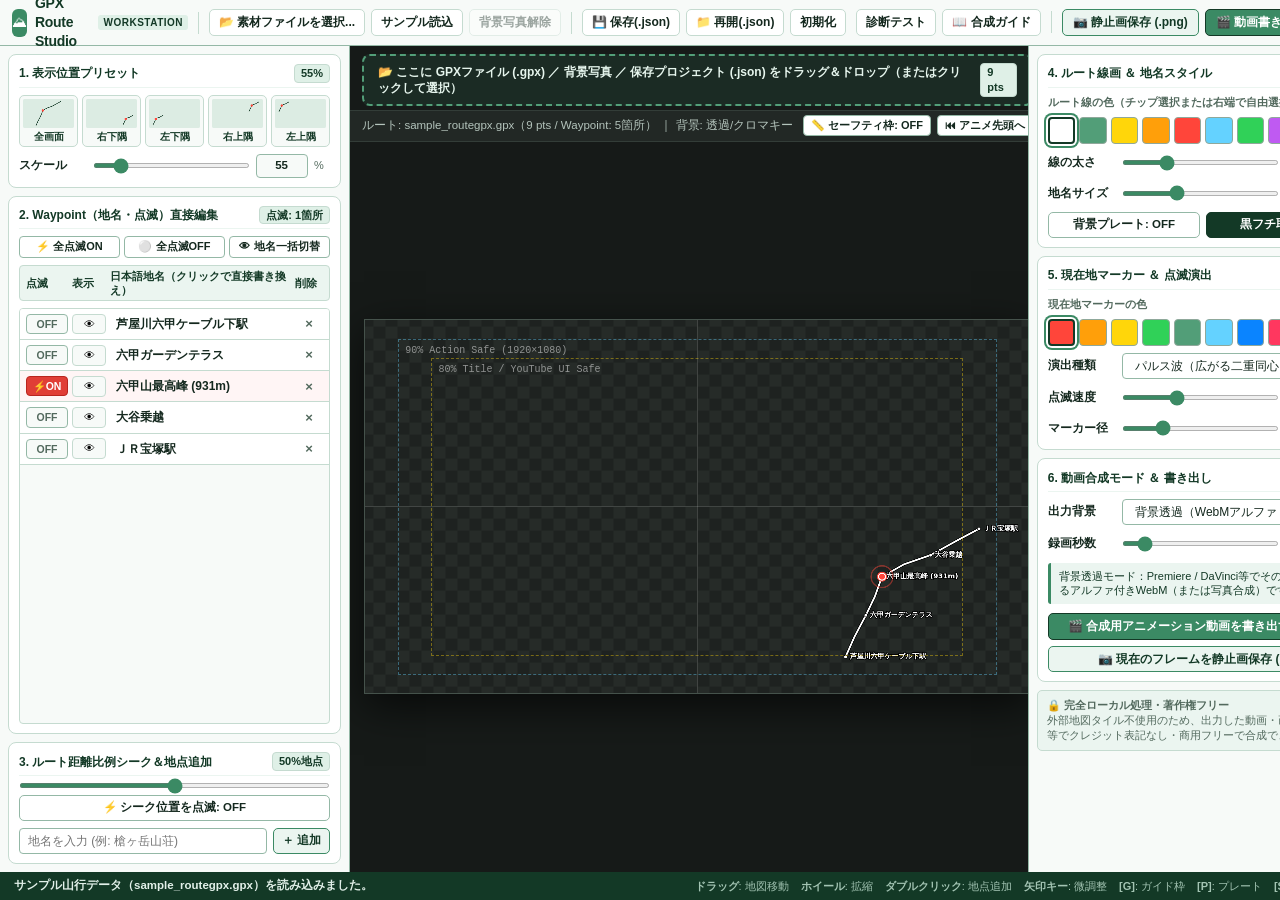
==== commit 5b838d34: "Update index.html" ====
--- a/index.html
+++ b/index.html
@@ -3,9 +3,12 @@
 <head>
   <meta charset="UTF-8">
   <meta name="viewport" content="width=device-width, initial-scale=1.0">
+  <meta http-equiv="Cache-Control" content="no-cache, no-store, must-revalidate">
+  <meta http-equiv="Pragma" content="no-cache">
+  <meta http-equiv="Expires" content="0">
   <meta http-equiv="Content-Security-Policy" content="default-src 'none'; script-src 'self'; style-src 'self'; img-src blob: data:; media-src blob:; connect-src 'self'; base-uri 'none'; form-action 'none';">
   <title>GPX Route Studio Workstation</title>
-  <link rel="stylesheet" href="style.css?v=202604">
+  <link rel="stylesheet" href="style.css?v=20261023_2">
 </head>
 <body>
 
@@ -157,7 +160,7 @@
         <div class="viewport-bar">
           <span id="metaInfo" class="meta-text">GPXファイルをドロップまたは選択してください。</span>
           <div class="viewport-tools">
-            <button type="button" id="btnToggleGuide" class="btn btn-xs" aria-pressed="true" title="動画編集時の配置確認用16:9セーフティ枠を表示します（書き出し時は自動で消えます）[ショートカット: G]">📏 セーフティ枠: ON</button>
+            <button type="button" id="btnToggleGuide" class="btn btn-xs" aria-pressed="false" title="動画編集時の配置確認用16:9セーフティ枠を表示します（書き出し時は自動で消えます）[ショートカット: G]">📏 セーフティ枠: OFF</button>
             <button type="button" id="btnResetAnim" class="btn btn-xs" title="アニメーション周期を先頭(0秒)にリセットします [ショートカット: Space]">⏮ アニメ先頭へ</button>
           </div>
         </div>
@@ -171,8 +174,8 @@
 
           <div id="canvasStage" class="canvas-stage" hidden>
             <canvas id="mainCanvas" width="1920" height="1080" tabindex="0" aria-label="登山ルートアニメーションプレビュー"></canvas>
-            <!-- セーフティガイドオーバーレイ（録画データには写り込まないDOM枠） -->
-            <div id="safetyGuideOverlay" class="safety-guide" aria-hidden="true">
+            <!-- セーフティガイドオーバーレイ（デフォルトOFF・録画データには写り込まないDOM枠） -->
+            <div id="safetyGuideOverlay" class="safety-guide" aria-hidden="true" hidden>
               <div class="guide-action-safe">
                 <span class="guide-label">90% Action Safe (1920×1080)</span>
               </div>
@@ -352,6 +355,6 @@
 
   </div>
 
-  <script src="app.js?v=202604" defer></script>
+  <script src="app.js?v=20261023_2" defer></script>
 </body>
 </html>
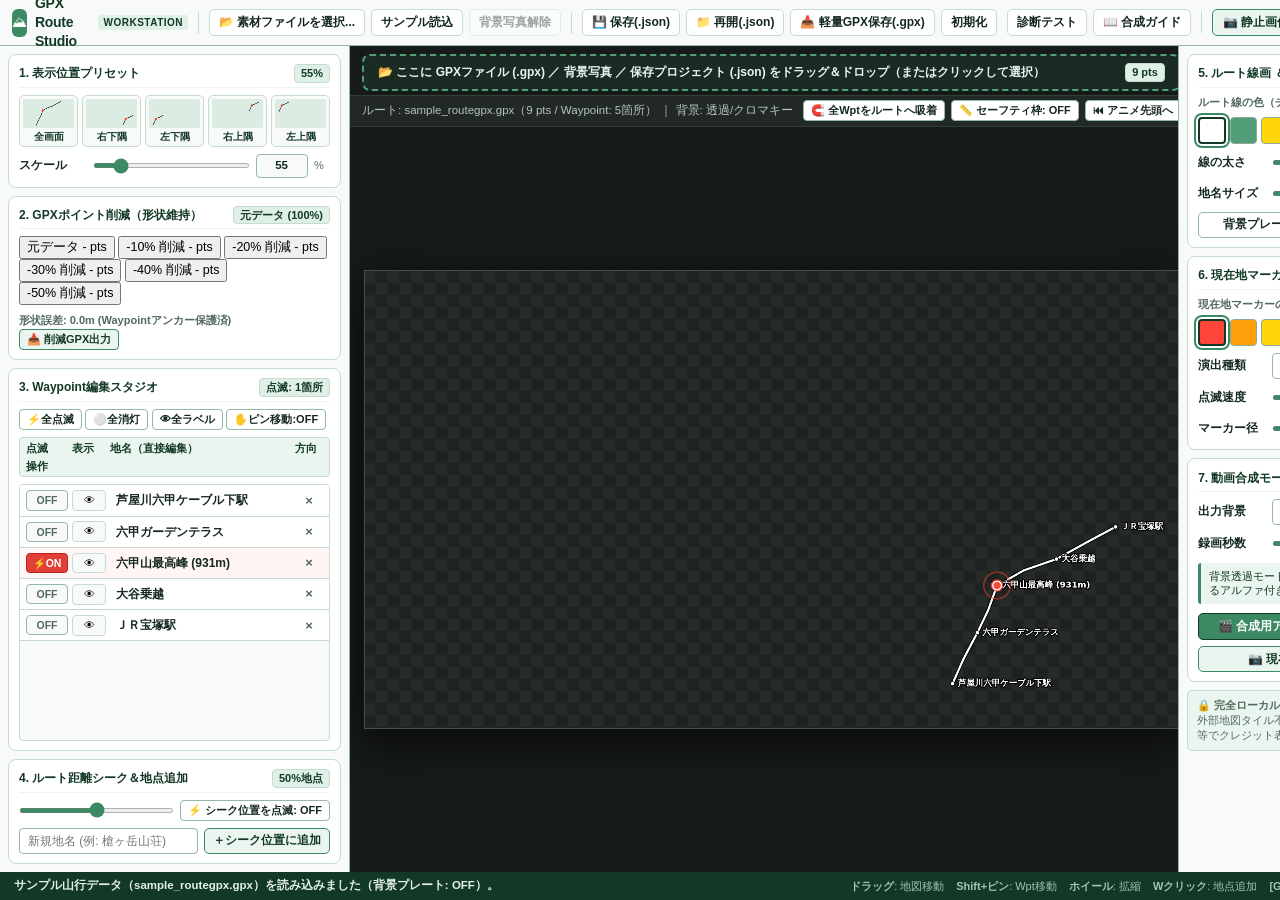
==== commit 9f4064a8: "Update index.html" ====
--- a/index.html
+++ b/index.html
@@ -8,7 +8,7 @@
   <meta http-equiv="Expires" content="0">
   <meta http-equiv="Content-Security-Policy" content="default-src 'none'; script-src 'self'; style-src 'self'; img-src blob: data:; media-src blob:; connect-src 'self'; base-uri 'none'; form-action 'none';">
   <title>GPX Route Studio Workstation</title>
-  <link rel="stylesheet" href="style.css?v=20261023_2">
+  <link rel="stylesheet" href="style.css?v=20261023_3">
 </head>
 <body>
 
@@ -40,11 +40,12 @@
 
         <div class="divider-v"></div>
 
-        <!-- プロジェクト管理ツールバー -->
+        <!-- プロジェクト＆GPX保存ツールバー -->
         <div class="toolbar-group" role="group" aria-label="プロジェクト管理">
           <button type="button" id="btnSaveProject" class="btn btn-toolbar" title="現在の編集状態をJSONファイルに保存します">💾 保存(.json)</button>
           <button type="button" id="btnLoadProject" class="btn btn-toolbar" title="保存したプロジェクトJSONを読み込みます">📁 再開(.json)</button>
           <input type="file" id="projectInput" accept=".json,application/json" hidden>
+          <button type="button" id="btnExportGpx" class="btn btn-toolbar" title="ポイント削減およびWaypoint編集を反映した軽量GPXファイルを書き出します">📥 軽量GPX保存(.gpx)</button>
           <button type="button" id="btnResetAll" class="btn btn-toolbar" title="初期状態にリセットします">初期化</button>
         </div>
       </div>
@@ -62,8 +63,8 @@
     <!-- ==================== 中央：3ペイン・メインワークスペース ==================== -->
     <main class="workspace-grid">
 
-      <!-- 【左ドック】配置プリセット ＆ Waypointダイレクト編集テーブル -->
-      <aside class="dock dock-left" aria-label="配置プリセットとWaypoint管理">
+      <!-- 【左ドック】配置・GPXポイント削減候補・Waypoint高機能エディタ -->
+      <aside class="dock dock-left" aria-label="配置プリセット・GPXポイント削減・Waypoint管理">
 
         <!-- セクション1: 配置プリセットサムネイル (5種) -->
         <section class="dock-section">
@@ -102,45 +103,83 @@
           </div>
         </section>
 
-        <!-- セクション2: Waypointダイレクト編集テーブル -->
+        <!-- セクション2: GPXポイント削減（形状維持・10%〜50%減の5候補選択） -->
+        <section class="dock-section">
+          <div class="section-header">
+            <h2>2. GPXポイント削減（形状維持）</h2>
+            <span id="reductionStatsBadge" class="badge">元データ (100%)</span>
+          </div>
+          <div class="reduction-grid" id="reductionCandidates" role="radiogroup" aria-label="GPXポイント削減候補">
+            <button type="button" class="reduction-btn" data-reduce="0" aria-pressed="true" title="削減なし（元のポイント数を維持）">
+              <span class="red-title">元データ</span>
+              <span class="red-pts" data-pts-for="0">- pts</span>
+            </button>
+            <button type="button" class="reduction-btn" data-reduce="10" aria-pressed="false" title="形状寄与度の低い直線上の点を10%削減">
+              <span class="red-title">-10% 削減</span>
+              <span class="red-pts" data-pts-for="10">- pts</span>
+            </button>
+            <button type="button" class="reduction-btn" data-reduce="20" aria-pressed="false" title="形状を維持したまま20%削減">
+              <span class="red-title">-20% 削減</span>
+              <span class="red-pts" data-pts-for="20">- pts</span>
+            </button>
+            <button type="button" class="reduction-btn" data-reduce="30" aria-pressed="false" title="形状を維持したまま30%削減（推奨バランス）">
+              <span class="red-title">-30% 削減</span>
+              <span class="red-pts" data-pts-for="30">- pts</span>
+            </button>
+            <button type="button" class="reduction-btn" data-reduce="40" aria-pressed="false" title="重要屈曲点とWaypoint周辺を保護して40%削減">
+              <span class="red-title">-40% 削減</span>
+              <span class="red-pts" data-pts-for="40">- pts</span>
+            </button>
+            <button type="button" class="reduction-btn" data-reduce="50" aria-pressed="false" title="重要屈曲点とWaypoint周辺を保護して50%半減">
+              <span class="red-title">-50% 削減</span>
+              <span class="red-pts" data-pts-for="50">- pts</span>
+            </button>
+          </div>
+          <div class="reduction-footer">
+            <span id="reductionErrorInfo" class="sub-label">形状誤差: 0.0m (Waypointアンカー保護済)</span>
+            <button type="button" id="btnExportGpxSide" class="btn btn-xs btn-secondary" title="選択中の削減率とWaypoint編集を反映したGPXファイルを保存します">📥 削減GPX出力</button>
+          </div>
+        </section>
+
+        <!-- セクション3: 強化版 Waypointダイレクト編集スタジオ -->
         <section class="dock-section dock-section-grow">
           <div class="section-header">
-            <h2>2. Waypoint（地名・点滅）直接編集</h2>
+            <h2>3. Waypoint編集スタジオ</h2>
             <span id="blinkCountBadge" class="badge">点滅: 0箇所</span>
           </div>
 
-          <div class="table-toolbar">
-            <button type="button" id="btnBlinkAllOn" class="btn btn-xs">⚡ 全点滅ON</button>
-            <button type="button" id="btnBlinkAllOff" class="btn btn-xs">⚪ 全点滅OFF</button>
-            <button type="button" id="btnLabelAllToggle" class="btn btn-xs">👁 地名一括切替</button>
+          <div class="table-toolbar-4">
+            <button type="button" id="btnBlinkAllOn" class="btn btn-xs" title="全地点の点滅をON">⚡全点滅</button>
+            <button type="button" id="btnBlinkAllOff" class="btn btn-xs" title="全地点の点滅をOFF">⚪全消灯</button>
+            <button type="button" id="btnLabelAllToggle" class="btn btn-xs" title="全地名ラベルの表示切替">👁全ラベル</button>
+            <button type="button" id="btnToggleWptDragMode" class="btn btn-xs" aria-pressed="false" title="ONにするとキャンバス上のWaypointピンをマウスドラッグで直接移動できます（Shift+ドラッグでも常時可能）">✋ピン移動:OFF</button>
           </div>
 
           <div class="wpt-table-head">
-            <span title="クリックで点滅ON/OFF（Shift+クリックで単独点滅）">点滅</span>
-            <span title="地名ラベル表示のON/OFF">表示</span>
-            <span>日本語地名（クリックで直接書き換え）</span>
-            <span>削除</span>
+            <span title="点滅ON/OFF（Shift+クリックで単独点滅）">点滅</span>
+            <span title="ラベル表示ON/OFF">表示</span>
+            <span>地名（直接編集）</span>
+            <span title="ラベルの引き出し方向（自動/8方向）">方向</span>
+            <span title="最寄りのルート線上へ吸着 / 順序移動 / 削除">操作</span>
           </div>
 
           <div id="wptTableBody" class="wpt-table-body" role="region" aria-label="Waypoint直接編集リスト"></div>
           <select id="wptSelect" hidden></select>
         </section>
 
-        <!-- セクション3: 距離比例シーク ＆ 任意地点追加 -->
-        <section class="dock-section">
-          <div class="section-header">
-            <h2>3. ルート距離比例シーク＆地点追加</h2>
+        <!-- セクション4: 距離比例シーク ＆ 任意地点追加 -->
+        <section class="dock-section">
+          <div class="section-header">
+            <h2>4. ルート距離シーク＆地点追加</h2>
             <span id="seekBadge" class="badge">50%地点</span>
           </div>
           <div class="control-row">
             <input type="range" id="routeSeekRange" min="0" max="1000" value="500" title="ルート上の位置を距離比例で移動します">
-          </div>
-          <div class="control-row">
-            <button type="button" id="btnToggleSeekBlink" class="btn btn-sm btn-block" aria-pressed="false">⚡ シーク位置を点滅: OFF</button>
-          </div>
-          <div class="control-row">
-            <input type="text" id="newSeekWptInput" class="text-input" maxlength="40" placeholder="地名を入力 (例: 槍ヶ岳山荘)">
-            <button type="button" id="btnAddWptAtSeek" class="btn btn-sm btn-secondary">＋ 追加</button>
+            <button type="button" id="btnToggleSeekBlink" class="btn btn-xs" aria-pressed="false" title="シーク位置の点滅ON/OFF">⚡点滅:OFF</button>
+          </div>
+          <div class="control-row">
+            <input type="text" id="newSeekWptInput" class="text-input" maxlength="40" placeholder="新規地名 (例: 槍ヶ岳山荘)">
+            <button type="button" id="btnAddWptAtSeek" class="btn btn-sm btn-secondary">＋シーク位置に追加</button>
           </div>
         </section>
 
@@ -149,7 +188,7 @@
       <!-- 【中央ペイン】専用ドロップバー ＆ 16:9 メインビューポート -->
       <section class="viewport-pane" aria-label="メインプレビュービューポート">
 
-        <!-- 常設ドラッグ＆ドロップゾーン（クリック＆ドロップ両対応） -->
+        <!-- 常設ドラッグ＆ドロップゾーン -->
         <label id="fileZone" class="file-zone" tabindex="0">
           <span class="file-zone-main">📂 ここに GPXファイル (.gpx) ／ 背景写真 ／ 保存プロジェクト (.json) をドラッグ＆ドロップ（またはクリックして選択）</span>
           <span id="pointBadge" class="badge">0 pts</span>
@@ -160,12 +199,13 @@
         <div class="viewport-bar">
           <span id="metaInfo" class="meta-text">GPXファイルをドロップまたは選択してください。</span>
           <div class="viewport-tools">
+            <button type="button" id="btnSnapAllWpts" class="btn btn-xs" title="すべてのWaypointを最寄りのルート線上へ一括吸着（スナップ）させます">🧲 全Wptをルートへ吸着</button>
             <button type="button" id="btnToggleGuide" class="btn btn-xs" aria-pressed="false" title="動画編集時の配置確認用16:9セーフティ枠を表示します（書き出し時は自動で消えます）[ショートカット: G]">📏 セーフティ枠: OFF</button>
             <button type="button" id="btnResetAnim" class="btn btn-xs" title="アニメーション周期を先頭(0秒)にリセットします [ショートカット: Space]">⏮ アニメ先頭へ</button>
           </div>
         </div>
 
-        <!-- 16:9 キャンバスステージ（ここへの直接ドロップ・クリックにも対応） -->
+        <!-- 16:9 キャンバスステージ -->
         <div class="preview" id="previewContainer">
           <div id="emptyState" class="empty" role="button" tabindex="0" title="クリックしてGPXファイルを選択、またはここにファイルをドロップ">
             <strong>📂 GPXファイルをここにドロップして開始</strong>
@@ -192,6 +232,7 @@
         <div id="wptEditorPanel" class="floating-editor" hidden>
           <label for="wptNameInput" id="wptEditorTitle">ダブルクリック地点にWaypointを追加:</label>
           <input type="text" id="wptNameInput" class="text-input" maxlength="40" placeholder="例: 穂高岳山荘">
+          <label class="inline-chk"><input type="checkbox" id="wptSnapOnAdd" checked>最寄りルートに吸着</label>
           <button type="button" id="btnSaveWptName" class="btn btn-sm btn-primary">確定 (Enter)</button>
           <button type="button" id="btnCancelWptName" class="btn btn-sm">キャンセル (Esc)</button>
         </div>
@@ -201,10 +242,10 @@
       <!-- 【右ドック】スタイル・アニメーション・クロマキー出力インスペクター -->
       <aside class="dock dock-right" aria-label="スタイルおよび動画書き出し設定">
 
-        <!-- セクション4: ルート線画＆ラベル外観 -->
-        <section class="dock-section">
-          <div class="section-header">
-            <h2>4. ルート線画 ＆ 地名スタイル</h2>
+        <!-- セクション5: ルート線画＆ラベル外観 -->
+        <section class="dock-section">
+          <div class="section-header">
+            <h2>5. ルート線画 ＆ 地名スタイル</h2>
             <span id="lineColorBadge" class="badge">#FFFFFF</span>
           </div>
 
@@ -243,10 +284,10 @@
           <span id="sizeBadge" hidden>5px / 20px</span>
         </section>
 
-        <!-- セクション5: 現在地マーカー＆アニメーション設定 -->
-        <section class="dock-section">
-          <div class="section-header">
-            <h2>5. 現在地マーカー ＆ 点滅演出</h2>
+        <!-- セクション6: 現在地マーカー＆アニメーション設定 -->
+        <section class="dock-section">
+          <div class="section-header">
+            <h2>6. 現在地マーカー ＆ 点滅演出</h2>
             <span id="markerColorBadge" class="badge">#FF453A</span>
           </div>
 
@@ -290,10 +331,10 @@
           <span id="speedBadge" hidden>2.0x / 10px</span>
         </section>
 
-        <!-- セクション6: 動画合成・クロマキー出力設定 -->
-        <section class="dock-section">
-          <div class="section-header">
-            <h2>6. 動画合成モード ＆ 書き出し</h2>
+        <!-- セクション7: 動画合成・クロマキー出力設定 -->
+        <section class="dock-section">
+          <div class="section-header">
+            <h2>7. 動画合成モード ＆ 書き出し</h2>
             <span id="secBadge" class="badge">5秒</span>
           </div>
 
@@ -344,9 +385,9 @@
       </div>
       <div class="shortcut-hints">
         <span><b>ドラッグ</b>: 地図移動</span>
+        <span><b>Shift+ピン</b>: Wpt移動</span>
         <span><b>ホイール</b>: 拡縮</span>
-        <span><b>ダブルクリック</b>: 地点追加</span>
-        <span><b>矢印キー</b>: 微調整</span>
+        <span><b>Wクリック</b>: 地点追加</span>
         <span><b>[G]</b>: ガイド枠</span>
         <span><b>[P]</b>: プレート</span>
         <span><b>[Space]</b>: 先頭再生</span>
@@ -355,6 +396,6 @@
 
   </div>
 
-  <script src="app.js?v=20261023_2" defer></script>
+  <script src="app.js?v=20261023_3" defer></script>
 </body>
 </html>
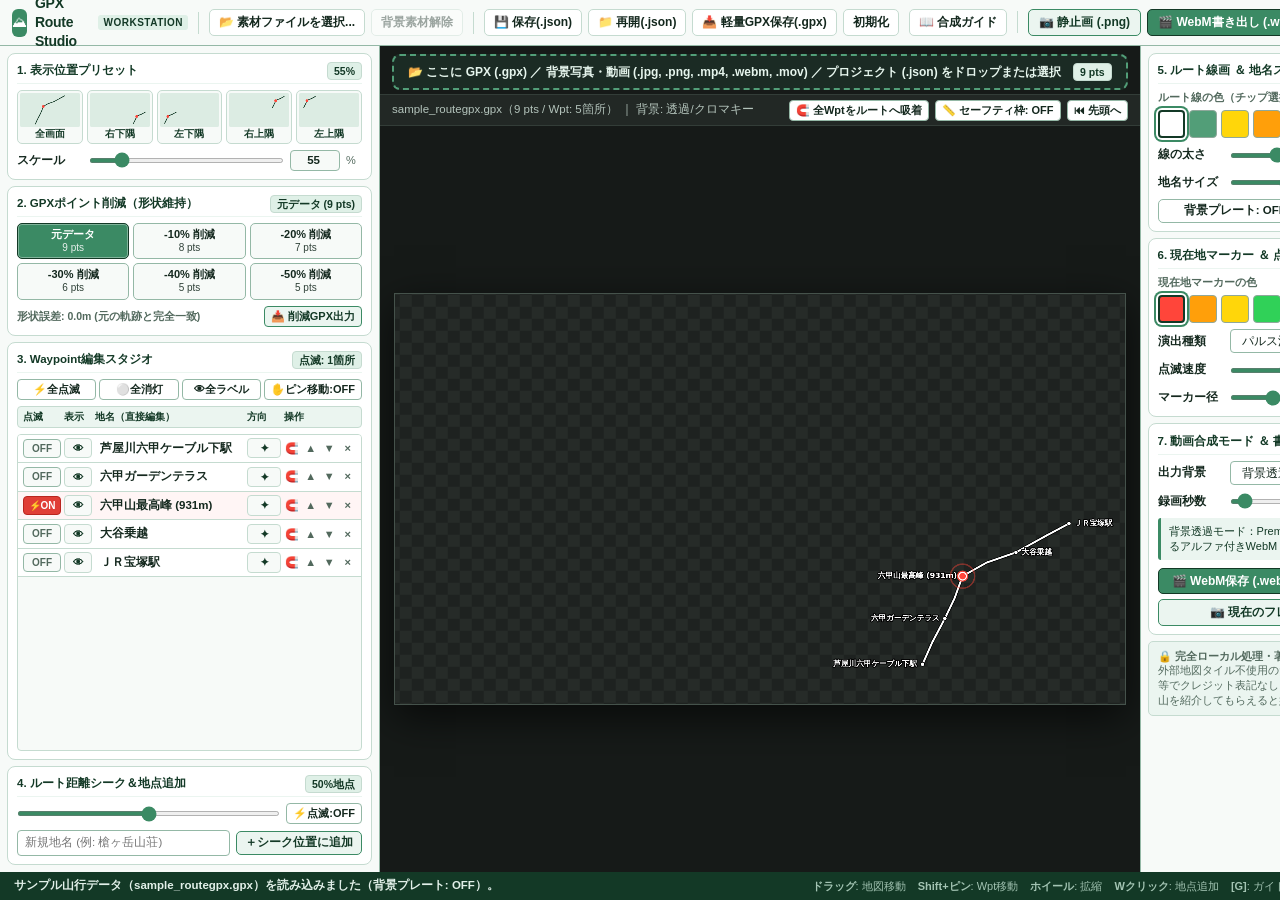
==== commit 60667515: "Update index.html" ====
--- a/index.html
+++ b/index.html
@@ -8,7 +8,7 @@
   <meta http-equiv="Expires" content="0">
   <meta http-equiv="Content-Security-Policy" content="default-src 'none'; script-src 'self'; style-src 'self'; img-src blob: data:; media-src blob:; connect-src 'self'; base-uri 'none'; form-action 'none';">
   <title>GPX Route Studio Workstation</title>
-  <link rel="stylesheet" href="style.css?v=20261023_3">
+  <link rel="stylesheet" href="style.css?v=20261023_4">
 </head>
 <body>
 
@@ -31,11 +31,10 @@
 
         <div class="divider-v"></div>
 
-        <!-- ファイル操作ツールバー -->
+        <!-- ファイル操作ツールバー（GPX / 写真 / 動画 / JSON 対応） -->
         <div class="toolbar-group" role="group" aria-label="ファイル操作">
-          <button type="button" id="btnOpenFile" class="btn btn-toolbar" title="GPX・背景写真・プロジェクトJSONを選択します">📂 素材ファイルを選択...</button>
-          <button type="button" id="btnSample" class="btn btn-toolbar" title="sample_routegpx.gpx を読み込みます">サンプル読込</button>
-          <button type="button" id="btnClearPhoto" class="btn btn-toolbar" disabled title="読み込んだ背景写真を破棄してメモリを解放します">背景写真解除</button>
+          <button type="button" id="btnOpenFile" class="btn btn-toolbar" title="GPX・背景写真・背景動画・プロジェクトJSONを選択します">📂 素材ファイルを選択...</button>
+          <button type="button" id="btnClearMedia" class="btn btn-toolbar" disabled title="読み込んだ背景写真・背景動画を破棄してメモリを解放します">背景素材解除</button>
         </div>
 
         <div class="divider-v"></div>
@@ -50,13 +49,13 @@
         </div>
       </div>
 
-      <!-- 右端：診断・ガイド＆エクスポート実行ドック -->
+      <!-- 右端：ガイド＆エクスポート実行ドック（PNG / WebM / MP4） -->
       <div class="topbar-right">
-        <button type="button" id="btnSelfTest" class="btn btn-toolbar" title="システムの自己診断テストを実行します">診断テスト</button>
         <a href="guide.html" class="btn btn-toolbar" title="動画編集ソフト別の合成ガイドを開きます">📖 合成ガイド</a>
         <div class="divider-v"></div>
-        <button type="button" id="btnExportPng" class="btn btn-secondary" title="現在のフレームを1920x1080のPNG静止画として保存します">📷 静止画保存 (.png)</button>
-        <button type="button" id="btnExportVideo" class="btn btn-primary" title="設定した秒数の合成用アニメーション動画を書き出します">🎬 動画書き出し (.webm)</button>
+        <button type="button" id="btnExportPng" class="btn btn-secondary" title="現在のフレームを1920x1080のPNG静止画として保存します">📷 静止画 (.png)</button>
+        <button type="button" id="btnExportWebm" class="btn btn-primary" title="背景透過アルファ対応のWebM形式でアニメーション動画を書き出します">🎬 WebM書き出し (.webm)</button>
+        <button type="button" id="btnExportMp4" class="btn btn-primary" title="汎用性の高いMP4形式でアニメーション動画を書き出します">🎬 MP4書き出し (.mp4)</button>
       </div>
     </header>
 
@@ -188,28 +187,29 @@
       <!-- 【中央ペイン】専用ドロップバー ＆ 16:9 メインビューポート -->
       <section class="viewport-pane" aria-label="メインプレビュービューポート">
 
-        <!-- 常設ドラッグ＆ドロップゾーン -->
+        <!-- 常設ドラッグ＆ドロップゾーン（GPX / 写真 / 動画 / JSON 対応） -->
         <label id="fileZone" class="file-zone" tabindex="0">
-          <span class="file-zone-main">📂 ここに GPXファイル (.gpx) ／ 背景写真 ／ 保存プロジェクト (.json) をドラッグ＆ドロップ（またはクリックして選択）</span>
+          <span class="file-zone-main">📂 ここに GPX (.gpx) ／ 背景写真・動画 (.jpg, .png, .mp4, .webm, .mov) ／ プロジェクト (.json) をドロップまたは選択</span>
           <span id="pointBadge" class="badge">0 pts</span>
-          <input type="file" id="fileInput" accept=".gpx,.xml,application/gpx+xml,text/xml,image/jpeg,image/png,image/webp,.json,application/json" multiple>
+          <input type="file" id="fileInput" accept=".gpx,.xml,application/gpx+xml,text/xml,image/jpeg,image/png,image/webp,video/mp4,video/webm,video/quicktime,.mp4,.webm,.mov,.json,application/json" multiple>
         </label>
 
         <!-- ビューポート制御サブバー -->
         <div class="viewport-bar">
           <span id="metaInfo" class="meta-text">GPXファイルをドロップまたは選択してください。</span>
           <div class="viewport-tools">
+            <button type="button" id="btnSyncVideoDur" class="btn btn-xs" hidden title="録画秒数を読み込んだ背景動画の長さに合わせます">⏱ 録画秒数を背景動画に合わせる</button>
             <button type="button" id="btnSnapAllWpts" class="btn btn-xs" title="すべてのWaypointを最寄りのルート線上へ一括吸着（スナップ）させます">🧲 全Wptをルートへ吸着</button>
             <button type="button" id="btnToggleGuide" class="btn btn-xs" aria-pressed="false" title="動画編集時の配置確認用16:9セーフティ枠を表示します（書き出し時は自動で消えます）[ショートカット: G]">📏 セーフティ枠: OFF</button>
-            <button type="button" id="btnResetAnim" class="btn btn-xs" title="アニメーション周期を先頭(0秒)にリセットします [ショートカット: Space]">⏮ アニメ先頭へ</button>
+            <button type="button" id="btnResetAnim" class="btn btn-xs" title="アニメーション周期と背景動画を先頭(0秒)にリセットします [ショートカット: Space]">⏮ 先頭へ</button>
           </div>
         </div>
 
         <!-- 16:9 キャンバスステージ -->
         <div class="preview" id="previewContainer">
-          <div id="emptyState" class="empty" role="button" tabindex="0" title="クリックしてGPXファイルを選択、またはここにファイルをドロップ">
-            <strong>📂 GPXファイルをここにドロップして開始</strong>
-            <span>手持ちの <b>.gpx ファイル</b>、<b>背景写真</b>、または保存した <b>.json プロジェクト</b> をこのエリアにドラッグ＆ドロップしてください。<br>（クリックするとファイル選択ウィンドウが開きます）</span>
+          <div id="emptyState" class="empty" role="button" tabindex="0" title="クリックしてファイルを選択、またはここにファイルをドロップ">
+            <strong>📂 GPXファイル・背景写真・背景動画をここにドロップ</strong>
+            <span>手持ちの <b>.gpx ファイル</b>、合成したい <b>写真・動画 (.mp4 / .webm / .mov)</b>、または保存した <b>.json プロジェクト</b> をドラッグ＆ドロップしてください。<br>（クリックするとファイル選択ウィンドウが開きます）</span>
           </div>
 
           <div id="canvasStage" class="canvas-stage" hidden>
@@ -239,7 +239,7 @@
 
       </section>
 
-      <!-- 【右ドック】スタイル・アニメーション・クロマキー出力インスペクター -->
+      <!-- 【右ドック】スタイル・アニメーション・動画書き出しインスペクター -->
       <aside class="dock dock-right" aria-label="スタイルおよび動画書き出し設定">
 
         <!-- セクション5: ルート線画＆ラベル外観 -->
@@ -331,7 +331,7 @@
           <span id="speedBadge" hidden>2.0x / 10px</span>
         </section>
 
-        <!-- セクション7: 動画合成・クロマキー出力設定 -->
+        <!-- セクション7: 動画合成・クロマキー出力設定（WebM / MP4 両対応） -->
         <section class="dock-section">
           <div class="section-header">
             <h2>7. 動画合成モード ＆ 書き出し</h2>
@@ -341,7 +341,7 @@
           <div class="control-row">
             <label for="bgModeSelect">出力背景</label>
             <select id="bgModeSelect" class="select-input">
-              <option value="transparent">背景透過（WebMアルファ / 写真合成）</option>
+              <option value="transparent">背景透過（WebMアルファ / 写真・動画合成）</option>
               <option value="green">グリーンバック（#00FF00 防スピル済）</option>
               <option value="blue">ブルーバック（#0000FF 防スピル済）</option>
               <option value="black">ブラック背景（#000000 スクリーン用）</option>
@@ -350,28 +350,28 @@
 
           <div class="control-row">
             <label for="recordSecRange">録画秒数</label>
-            <input type="range" id="recordSecRange" min="2" max="30" step="1" value="5">
-            <input type="number" id="recordSecNum" class="num-input" min="2" max="30" step="1" value="5">
+            <input type="range" id="recordSecRange" min="2" max="60" step="1" value="5">
+            <input type="number" id="recordSecNum" class="num-input" min="2" max="60" step="1" value="5">
             <span class="unit">秒</span>
           </div>
 
           <p id="chromaHint" class="hint-box">
-            Premiere / DaVinci等でそのまま重ねられる透過WebMモードです。
+            背景透過はWebM形式に対応。MP4書き出し時は背景動画・写真合成やグリーンバック等に最適です。
           </p>
 
           <div class="export-dock">
-            <button type="button" id="btnExportVideoSide" class="btn btn-primary btn-block">🎬 合成用アニメーション動画を書き出す (.webm)</button>
+            <div class="button-pair">
+              <button type="button" id="btnExportWebmSide" class="btn btn-primary" title="アルファ透過対応のWebM動画として保存します">🎬 WebM保存 (.webm)</button>
+              <button type="button" id="btnExportMp4Side" class="btn btn-primary" title="汎用MP4動画として保存します">🎬 MP4保存 (.mp4)</button>
+            </div>
             <button type="button" id="btnExportPngSide" class="btn btn-secondary btn-block">📷 現在のフレームを静止画保存 (.png)</button>
           </div>
         </section>
-
-        <!-- 自己診断テスト結果表示領域 -->
-        <pre id="testBox" class="test-box" hidden></pre>
 
         <!-- ライセンス・セキュリティ保証 -->
         <div class="privacy-box">
           🔒 <b>完全ローカル処理・著作権フリー</b><br>
-          外部地図タイル不使用のため、出力した動画・画像はYouTube等でクレジット表記なし・商用フリーで合成できます。
+          外部地図タイル不使用のため、出力した動画・画像はYouTube等でクレジット表記なし・商用フリーで合成できます。武庫労山を紹介してもらえると嬉しいです。
         </div>
 
       </aside>
@@ -381,7 +381,7 @@
     <!-- ==================== 下部：ステータス＆ショートカットバー ==================== -->
     <footer class="statusbar">
       <div id="statusBox" class="status-msg" role="status" aria-live="polite">
-        準備完了。GPXファイルをドロップまたは選択してください。
+        準備完了。GPXファイルや背景写真・動画をドロップまたは選択してください。
       </div>
       <div class="shortcut-hints">
         <span><b>ドラッグ</b>: 地図移動</span>
@@ -396,6 +396,6 @@
 
   </div>
 
-  <script src="app.js?v=20261023_3" defer></script>
+  <script src="app.js?v=20261023_4" defer></script>
 </body>
 </html>
--- a/style.css
+++ b/style.css
@@ -23,7 +23,7 @@
 
   --topbar-h: 46px;
   --statusbar-h: 28px;
-  --dock-left-w: 350px;
+  --dock-left-w: 380px;
   --dock-right-w: 350px;
   --radius-sm: 5px;
   --radius-md: 8px;
@@ -66,7 +66,7 @@
   display: inline-flex;
   align-items: center;
   justify-content: center;
-  gap: 5px;
+  gap: 4px;
   cursor: pointer;
   border: 1px solid var(--line-strong);
   border-radius: var(--radius-sm);
@@ -121,12 +121,12 @@
 }
 
 .btn-sm {
-  padding: 5px 8px;
+  padding: 4px 8px;
   font-size: 11.5px;
 }
 
 .btn-xs {
-  padding: 3px 7px;
+  padding: 3px 6px;
   font-size: 11px;
   border-radius: 4px;
 }
@@ -230,13 +230,12 @@
   overflow: hidden;
 }
 
-/* 左右ドック共通 */
 .dock {
   background: var(--bg-panel);
   display: flex;
   flex-direction: column;
-  gap: 8px;
-  padding: 8px;
+  gap: 6px;
+  padding: 7px;
   height: 100%;
   min-height: 0;
   overflow-y: auto;
@@ -254,16 +253,16 @@
   background: var(--bg-card);
   border: 1px solid var(--line);
   border-radius: var(--radius-md);
-  padding: 9px 10px;
+  padding: 8px 9px;
   display: flex;
   flex-direction: column;
-  gap: 7px;
+  gap: 6px;
   flex-shrink: 0;
 }
 
 .dock-section-grow {
   flex: 1;
-  min-height: 180px;
+  min-height: 150px;
   overflow: hidden;
 }
 
@@ -272,18 +271,18 @@
   align-items: center;
   justify-content: space-between;
   border-bottom: 1px solid var(--pale);
-  padding-bottom: 4px;
+  padding-bottom: 3px;
 }
 
 .section-header h2 {
   margin: 0;
-  font-size: 12px;
+  font-size: 11.5px;
   font-weight: 750;
   color: var(--deep);
 }
 
 .sub-label {
-  font-size: 11px;
+  font-size: 10.5px;
   color: var(--muted);
   font-weight: 600;
 }
@@ -294,7 +293,7 @@
   border: 1px solid var(--line);
   padding: 1px 6px;
   border-radius: 4px;
-  font-size: 11px;
+  font-size: 10.5px;
   font-weight: 700;
   font-variant-numeric: tabular-nums;
 }
@@ -307,7 +306,7 @@
 }
 
 .control-row label {
-  width: 68px;
+  width: 66px;
   flex-shrink: 0;
   font-size: 11.5px;
   font-weight: 650;
@@ -323,8 +322,8 @@
 }
 
 .num-input {
-  width: 52px;
-  padding: 3px 4px;
+  width: 50px;
+  padding: 2px 4px;
   border: 1px solid var(--line-strong);
   border-radius: 4px;
   background: var(--bg-panel);
@@ -345,12 +344,12 @@
 .select-input {
   flex: 1;
   width: 100%;
-  padding: 4px 8px;
+  padding: 4px 7px;
   border: 1px solid var(--line-strong);
   border-radius: 4px;
   background: var(--bg-card);
   color: var(--ink);
-  font-size: 12px;
+  font-size: 11.5px;
 }
 
 .button-pair {
@@ -361,7 +360,7 @@
 
 .export-dock {
   display: grid;
-  gap: 6px;
+  gap: 5px;
   margin-top: 2px;
 }
 
@@ -375,7 +374,7 @@
 .thumb {
   border: 1px solid var(--line);
   border-radius: 5px;
-  padding: 3px;
+  padding: 2px;
   background: var(--bg-panel);
   cursor: pointer;
   transition: border-color 0.1s, background-color 0.1s;
@@ -397,31 +396,85 @@
 .thumb span {
   display: block;
   text-align: center;
-  font-size: 10px;
-  color: var(--deep);
-  font-weight: 700;
-  padding-top: 2px;
+  font-size: 9.5px;
+  color: var(--deep);
+  font-weight: 700;
+  padding-top: 1px;
 }
 
 /* ==========================================================================
-   左ドック：Waypointダイレクト編集テーブル
+   左ドック：GPXポイント削減候補（元データ + 10%〜50%減の5候補）
    ========================================================================== */
-.table-toolbar {
+.reduction-grid {
   display: grid;
   grid-template-columns: repeat(3, 1fr);
   gap: 4px;
 }
 
+.reduction-btn {
+  display: flex;
+  flex-direction: column;
+  align-items: center;
+  justify-content: center;
+  padding: 4px 4px;
+  border: 1px solid var(--line-strong);
+  border-radius: 5px;
+  background: var(--bg-panel);
+  color: var(--ink);
+  cursor: pointer;
+  transition: 0.1s;
+}
+
+.reduction-btn:hover {
+  background: var(--uguisu-soft);
+  border-color: var(--uguisu);
+}
+
+.reduction-btn[aria-pressed="true"] {
+  background: var(--uguisu);
+  border-color: var(--deep);
+  color: #ffffff;
+  box-shadow: inset 0 0 0 1px rgba(255, 255, 255, 0.35);
+}
+
+.red-title {
+  font-size: 11px;
+  font-weight: 750;
+  line-height: 1.15;
+}
+
+.red-pts {
+  font-size: 10px;
+  opacity: 0.88;
+  font-variant-numeric: tabular-nums;
+}
+
+.reduction-footer {
+  display: flex;
+  align-items: center;
+  justify-content: space-between;
+  gap: 6px;
+}
+
+/* ==========================================================================
+   左ドック：強化版 Waypointダイレクト編集スタジオ
+   ========================================================================== */
+.table-toolbar-4 {
+  display: grid;
+  grid-template-columns: repeat(4, 1fr);
+  gap: 3px;
+}
+
 .wpt-table-head {
   display: grid;
-  grid-template-columns: 42px 34px 1fr 28px;
-  gap: 4px;
-  align-items: center;
-  padding: 3px 6px;
+  grid-template-columns: 38px 28px 1fr 34px 72px;
+  gap: 3px;
+  align-items: center;
+  padding: 3px 5px;
   background: var(--pale);
   border: 1px solid var(--line);
   border-radius: 4px;
-  font-size: 10.5px;
+  font-size: 10px;
   font-weight: 700;
   color: var(--deep);
 }
@@ -438,10 +491,10 @@
 
 .wpt-row {
   display: grid;
-  grid-template-columns: 42px 34px 1fr 28px;
-  gap: 4px;
-  align-items: center;
-  padding: 4px 6px;
+  grid-template-columns: 38px 28px 1fr 34px 72px;
+  gap: 3px;
+  align-items: center;
+  padding: 3px 5px;
   border-bottom: 1px solid var(--line);
   background: var(--bg-card);
 }
@@ -456,7 +509,7 @@
 
 .wpt-blink-btn {
   padding: 2px 0;
-  font-size: 10.5px;
+  font-size: 10px;
   border-radius: 4px;
   font-weight: 700;
   border: 1px solid var(--line-strong);
@@ -471,12 +524,15 @@
   color: #ffffff;
 }
 
-.wpt-vis-btn {
+.wpt-vis-btn,
+.wpt-dir-btn {
   padding: 2px 0;
-  font-size: 11px;
+  font-size: 10.5px;
+  font-weight: 700;
   border-radius: 4px;
   border: 1px solid var(--line);
   background: var(--bg-panel);
+  color: var(--deep);
   cursor: pointer;
 }
 
@@ -484,14 +540,19 @@
   opacity: 0.38;
 }
 
+.wpt-dir-btn:hover {
+  background: var(--uguisu-soft);
+  border-color: var(--uguisu);
+}
+
 .wpt-inline-input {
   width: 100%;
-  padding: 2px 5px;
+  padding: 2px 4px;
   border: 1px solid transparent;
   border-radius: 3px;
   background: transparent;
   color: var(--ink);
-  font-size: 12px;
+  font-size: 11.5px;
   font-weight: 600;
 }
 
@@ -501,19 +562,38 @@
   background: #ffffff;
 }
 
-.wpt-del-btn {
-  padding: 2px 0;
-  border: none;
+.wpt-ops {
+  display: flex;
+  align-items: center;
+  justify-content: flex-end;
+  gap: 2px;
+}
+
+.wpt-op-btn {
+  width: 17px;
+  height: 20px;
+  padding: 0;
+  border: 1px solid transparent;
+  border-radius: 3px;
   background: transparent;
   color: var(--muted);
-  font-weight: 800;
-  font-size: 13px;
-  cursor: pointer;
-}
-
-.wpt-del-btn:hover {
+  font-size: 11px;
+  font-weight: 700;
+  cursor: pointer;
+  display: grid;
+  place-items: center;
+}
+
+.wpt-op-btn:hover:not(:disabled) {
+  background: var(--uguisu-soft);
+  border-color: var(--line-strong);
+  color: var(--deep);
+}
+
+.wpt-op-btn.del:hover {
   color: var(--danger);
   background: var(--danger-bg);
+  border-color: #e6b8b8;
 }
 
 /* ==========================================================================
@@ -529,7 +609,6 @@
   overflow: hidden;
 }
 
-/* 常設ドラッグ＆ドロップバー (.file-zone) */
 .file-zone {
   margin: 8px 12px 4px;
   padding: 7px 14px;
@@ -598,7 +677,6 @@
   gap: 6px;
 }
 
-/* 16:9 プレビュー領域（Flexboxで確実に中央フィット） */
 .preview {
   width: 100%;
   height: 100%;
@@ -642,7 +720,11 @@
   cursor: grabbing;
 }
 
-/* 16:9 セーフティガイド枠（キャンバスステージに完全一致） */
+.canvas-stage canvas.wpt-drag-cursor {
+  cursor: move;
+}
+
+/* 16:9 セーフティガイド枠 */
 .safety-guide {
   position: absolute;
   inset: 0;
@@ -732,6 +814,14 @@
   font-weight: 700;
   color: var(--deep);
   white-space: nowrap;
+}
+
+.inline-chk {
+  display: inline-flex;
+  align-items: center;
+  gap: 4px;
+  font-size: 11.5px;
+  cursor: pointer;
 }
 
 /* ==========================================================================
